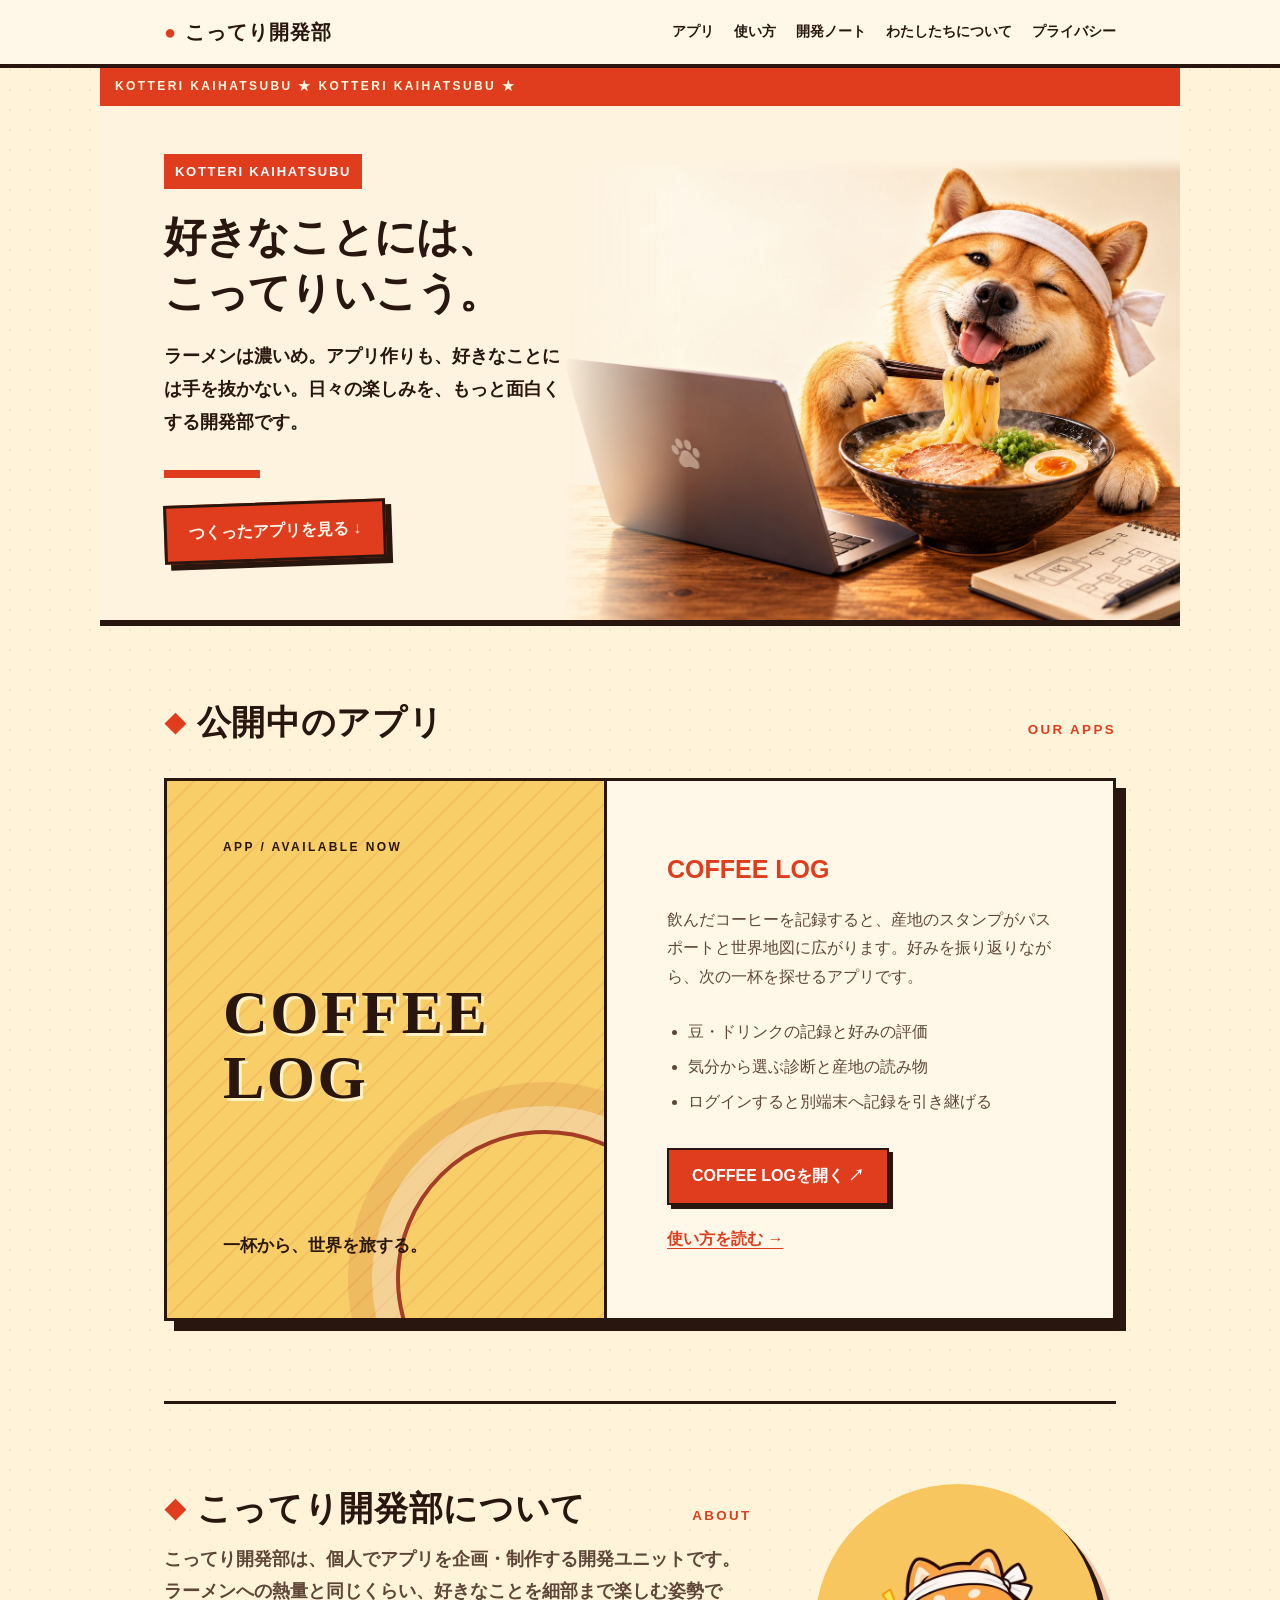
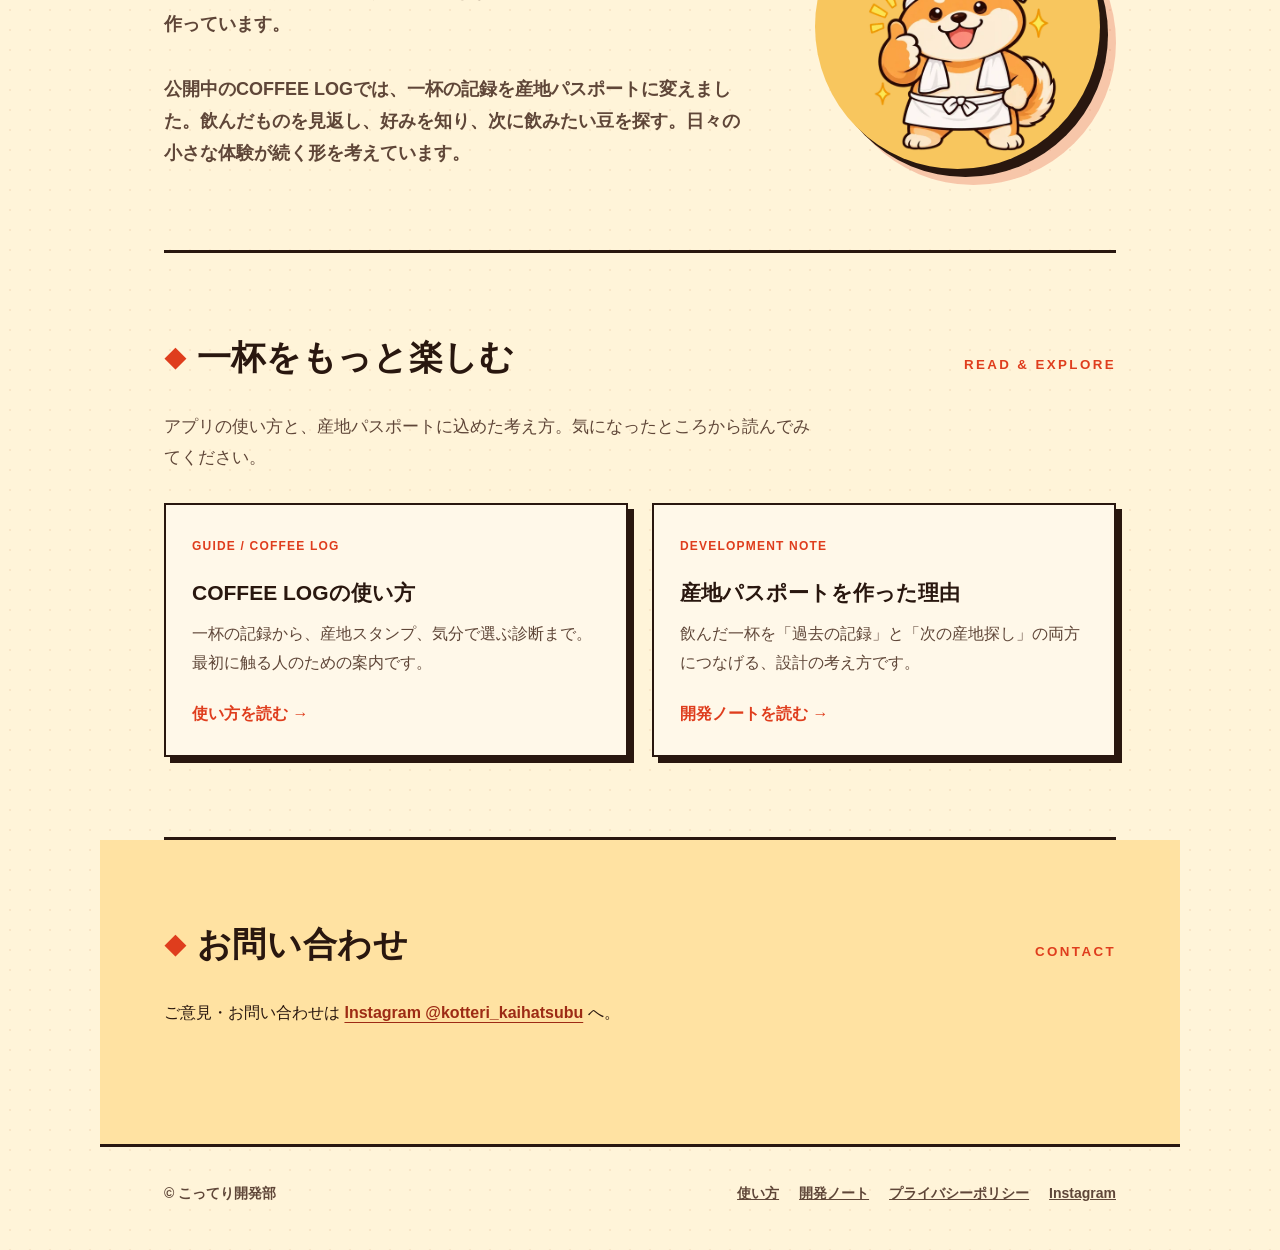
==== index.html @ 04a26f46 "Add files via upload" ====
<!doctype html>
<html lang="ja">
<head>
  <meta charset="utf-8">
  <meta name="viewport" content="width=device-width, initial-scale=1">
  <meta name="google-adsense-account" content="ca-pub-4960959858706803">
  <meta name="description" content="こってり開発部の公式サイト。日々の楽しみを記録するアプリを企画・制作しています。">
  <meta name="theme-color" content="#e84924">
  <title>こってり開発部 | 日々の楽しみを、続けたくなる形に。</title>
  <style>
    :root{--paper:#f5efe5;--ink:#27231e;--muted:#665d52;--line:#cfc2ae;--accent:#873e22;--dark:#302921}
    *{box-sizing:border-box}html{scroll-behavior:smooth}body{margin:0;background:var(--paper);color:var(--ink);font:16px/1.8 -apple-system,BlinkMacSystemFont,"Hiragino Kaku Gothic ProN","Yu Gothic",sans-serif}
    a{color:inherit}a:focus-visible{outline:3px solid var(--accent);outline-offset:4px}main,footer{max-width:1080px;margin:auto;padding-left:clamp(22px,5vw,64px);padding-right:clamp(22px,5vw,64px)}
    header{border-bottom:1px solid var(--line)}.header-inner{max-width:1080px;margin:auto;padding:20px clamp(22px,5vw,64px);display:flex;align-items:center;justify-content:space-between;gap:20px}.wordmark{font-weight:800;letter-spacing:.05em;text-decoration:none}.header-inner nav{display:flex;gap:20px;font-size:14px}.header-inner nav a{text-decoration:none}
    .eyebrow{font-size:12px;font-weight:800;letter-spacing:.18em;color:var(--accent)}.hero{padding-top:clamp(80px,13vw,160px);padding-bottom:clamp(70px,10vw,120px);border-bottom:1px solid var(--line)}h1,h2,h3,p{margin-top:0}.hero h1{font-size:clamp(36px,6.5vw,76px);line-height:1.3;letter-spacing:.04em;margin:28px 0}.hero p{max-width:590px;color:var(--muted);font-size:18px}.rule{width:76px;height:5px;background:var(--accent);margin-top:44px}
    section{padding:80px 0;border-bottom:1px solid var(--line)}.section-head{display:flex;align-items:baseline;justify-content:space-between;gap:20px;margin-bottom:30px}.section-head h2{font-size:clamp(24px,3vw,34px);line-height:1.4;margin:0}.section-head small{color:var(--muted)}
    .app{display:grid;grid-template-columns:minmax(0,1fr) minmax(0,1.15fr);background:var(--dark);color:#faf5ec}.app-visual{min-height:390px;padding:clamp(28px,5vw,56px);display:flex;flex-direction:column;justify-content:space-between;position:relative;overflow:hidden;background:#3b3027}.app-visual:before{content:"";position:absolute;width:290px;height:290px;border:1px solid #bca880;border-radius:50%;right:-90px;bottom:-110px;box-shadow:0 0 0 28px #ffffff08,0 0 0 56px #ffffff07;pointer-events:none}.app-visual>*{position:relative}.app-visual span{font-size:12px;letter-spacing:.2em;color:#d4b79a}.app-visual strong{font-family:Georgia,serif;font-size:clamp(38px,5vw,62px);line-height:1.05;letter-spacing:.04em}.app-visual p{font-size:17px;margin:0;color:#e7d7bf}.app-info{padding:clamp(30px,5vw,60px);display:flex;flex-direction:column;align-items:start}.app-info h3{font-size:25px;margin:6px 0 14px}.app-info>p{color:#e0d4c5}.app-info ul{padding-left:1.3em;color:#e0d4c5;margin:10px 0 32px}.app-info li+li{margin-top:7px}.app-info a{display:inline-block;padding:12px 23px;background:#f5efe5;color:var(--ink);text-decoration:none;font-weight:700;margin-top:auto}.app-info a:hover{background:#e8d9c5}
    .about{display:grid;grid-template-columns:1fr 1fr;gap:48px}.about p{color:var(--muted);max-width:540px}.contact{padding-bottom:100px}.contact a{color:var(--accent);font-weight:700;text-underline-offset:4px}footer{padding-top:34px;padding-bottom:44px;display:flex;flex-wrap:wrap;justify-content:space-between;gap:12px;color:var(--muted);font-size:14px}footer div{display:flex;flex-wrap:wrap;gap:20px}
    /* こってり開発部らしい屋台ポスターの表情 */
    :root{--paper:#fff4d9;--ink:#29170f;--muted:#5f4638;--line:#e5b988;--accent:#df3d1d;--dark:#331b14}
    body{background:var(--paper);background-image:radial-gradient(#c9733c1c 1px,transparent 1px);background-size:20px 20px}
    header{background:#fff7e7;border-bottom:4px solid var(--ink)}.header-inner{padding-top:14px;padding-bottom:14px}.wordmark{font-size:20px;color:var(--ink)}.wordmark:before{content:"●";color:var(--accent);margin-right:8px}.header-inner nav a{font-weight:800}
    .hero{max-width:none;margin:0 calc(-1 * clamp(22px,5vw,64px));padding:0;border-bottom:7px solid var(--ink);background:var(--accent);color:#fff8df;display:grid;grid-template-columns:1.15fr 1fr;min-height:620px;overflow:hidden;position:relative}
    .hero:before{content:"KOTTERI  KAIHATSUBU  ★  KOTTERI  KAIHATSUBU  ★";position:absolute;left:0;right:0;top:0;padding:8px 15px;background:var(--ink);font-size:12px;letter-spacing:.2em;font-weight:900;white-space:nowrap;overflow:hidden}
    .hero-copy{padding:90px 0 70px clamp(22px,5vw,64px);z-index:1;align-self:center}.hero .eyebrow{color:#ffe390;background:var(--ink);display:inline-block;padding:6px 11px;letter-spacing:.13em}.hero h1{font-size:clamp(46px,6.7vw,84px);line-height:1.22;letter-spacing:-.03em;margin:24px 0;text-shadow:4px 5px 0 #642313}.hero p{font-size:18px;font-weight:700;color:#fff8e8;max-width:31em}.hero .rule{width:96px;height:8px;background:#ffd25c;margin-top:30px}.hero-cta{display:inline-block;margin-top:30px;background:#ffdf72;color:var(--ink);border:3px solid var(--ink);box-shadow:6px 6px 0 var(--ink);font-weight:900;text-decoration:none;padding:12px 22px;transform:rotate(-2deg)}.hero-cta:hover{transform:rotate(0)}
    .hero-art{position:relative;display:flex;align-items:end;justify-content:center;background:radial-gradient(circle at 52% 57%,#ffad4d 0 38%,transparent 39%);padding:40px 8px 0}.hero-art img{width:min(100%,650px);max-height:590px;object-fit:contain;object-position:bottom;filter:drop-shadow(10px 16px 0 #782a17)}.hero-sticker{position:absolute;right:8%;top:16%;transform:rotate(11deg);border:4px solid var(--ink);background:#ffe36b;color:var(--ink);border-radius:50%;font-weight:900;text-align:center;line-height:1.2;padding:20px 12px;font-size:20px;z-index:1}
    section{border-bottom:3px solid var(--ink)}.section-head h2{font-weight:900;letter-spacing:.02em}.section-head small{font-weight:900;color:var(--accent);letter-spacing:.18em}.section-head h2:before{content:"◆";color:var(--accent);font-size:.65em;vertical-align:middle;margin-right:10px}
    #apps{padding-top:72px}.app{box-shadow:10px 10px 0 var(--ink);border:3px solid var(--ink)}.app-visual{background:#f8ce69;color:var(--ink);min-height:390px;border-right:3px solid var(--ink);background-image:repeating-linear-gradient(135deg,#dd5b2220 0 2px,transparent 2px 18px)}.app-visual:before{border:4px solid #a43d28;box-shadow:0 0 0 24px #ffffff55,0 0 0 48px #a43d2820}.app-visual span{color:var(--ink);font-weight:900}.app-visual strong{font-family:Georgia,serif;font-weight:900;text-shadow:3px 3px 0 #fff2c5}.app-visual p{color:var(--ink);font-weight:800}.app-info{background:#fff8e9;color:var(--ink)}.app-info h3{color:var(--accent);font-weight:900}.app-info>p,.app-info ul{color:var(--muted)}.app-info a{color:#fff;background:var(--accent);border:2px solid var(--ink);box-shadow:4px 4px 0 var(--ink)}.app-info a:hover{background:#a72e19;color:#fff}
    .about{align-items:center}.about-art{grid-column:2;grid-row:1 / span 2;justify-self:center;width:min(100%,340px);filter:drop-shadow(8px 8px 0 #df3d1d40)}.about .section-head{grid-column:1}.about>p{grid-column:1;font-size:18px;font-weight:700}.about .section-head,.about>p{margin-bottom:0}.contact{background:#ffe2a2;margin:0 calc(-1 * clamp(22px,5vw,64px));padding-left:clamp(22px,5vw,64px);padding-right:clamp(22px,5vw,64px)}.contact a{color:#9d2b15}footer{font-weight:700}
    @media(max-width:760px){.hero{grid-template-columns:1fr;min-height:0}.hero-copy{padding:84px 24px 0}.hero h1{font-size:clamp(44px,10vw,68px)}.hero-art{height:340px;padding:0 10px}.hero-art img{height:370px;width:auto;max-width:100%}.hero-sticker{top:4%;right:8%;font-size:15px;padding:13px 8px}.app,.about{grid-template-columns:1fr}.app-visual{min-height:260px;border-right:0;border-bottom:3px solid var(--ink)}.about-art{grid-column:1;grid-row:auto;width:230px}.about .section-head,.about>p{grid-column:1}}
    @media(max-width:420px){.header-inner{align-items:flex-start;flex-direction:column;gap:4px}.header-inner nav{gap:14px;font-size:13px}.hero h1{font-size:43px}.hero p{font-size:16px}.hero-art{height:290px}.hero-art img{height:320px}.section-head{display:block}.section-head small{display:block;margin-top:6px}.app-info,.app-visual{padding:25px}.app-visual strong{font-size:43px}section{padding:56px 0}}
    /* インスタ用ビジュアルの実写感を軸にしたヒーロー */
    .hero{display:block;min-height:610px;background:#fff0d5 url('/hero-shiba-ramen.jpg') center right/cover no-repeat;color:var(--ink);border-bottom:6px solid var(--ink)}
    .hero:before{background:var(--accent);color:#fff7df}.hero-copy{position:relative;padding:105px 0 75px clamp(22px,5vw,64px);width:min(60%,600px)}
    .hero .eyebrow{background:var(--accent);color:#fff;font-size:13px}.hero h1{color:var(--ink);font-size:clamp(43px,5.6vw,72px);text-shadow:3px 3px 0 #fff8e9}.hero p{color:var(--ink);font-weight:800;text-shadow:1px 1px 0 #fff7e9}.hero .rule{background:var(--accent)}
    .hero-cta{background:var(--accent);color:#fff8eb}.about{grid-template-columns:1fr}.about .section-head,.about>p{grid-column:1}.about>p{max-width:690px}
    @media(max-width:760px){.hero{min-height:790px;background-position:62% bottom;background-size:auto 70%;background-color:#fff0d5}.hero-copy{width:100%;padding:76px 24px 0;background:linear-gradient(#fff0d5 86%,transparent)}.hero h1{font-size:clamp(41px,9vw,61px)}.hero p{max-width:450px;font-size:16px}.hero-cta{margin-top:20px}.about{grid-template-columns:1fr}}
    @media(max-width:420px){.hero{min-height:720px;background-size:auto 57%;background-position:62% bottom}.hero-copy{padding-top:68px}.hero h1{font-size:40px;margin:18px 0}.hero p{line-height:1.65}.hero .rule{margin-top:17px}}
    /* 小さい画面では写真を独立した段に置き、文字との重なりを防ぐ */
    .hero{background-image:linear-gradient(90deg,#fff0d5 0%,#fff0d5ed 28%,#fff0d500 61%),url('/hero-shiba-ramen.jpg')}
    .hero-photo{display:none}.hero-copy{width:min(54%,570px)}.hero h1{white-space:nowrap}
    .about{grid-template-columns:minmax(0,1.3fr) minmax(200px,.7fr);gap:10px 48px;align-items:center}.about .section-head{grid-column:1;align-self:end}.about>p{grid-column:1;align-self:start}.about-art{grid-column:2;grid-row:1 / span 2;align-self:center;justify-self:center;width:min(100%,285px);padding:10px;border-radius:50%;background:#f8c65e;box-shadow:8px 8px 0 var(--ink)}.about-art img{display:block;width:100%;height:auto}
    @media(max-width:900px){.hero-copy{width:60%}.hero h1{font-size:clamp(40px,5.8vw,58px)}}
    @media(max-width:760px){.hero{min-height:0;background:#fff0d5}.hero-copy{width:100%;padding:70px 24px 35px}.hero h1{white-space:normal;font-size:clamp(39px,8vw,56px)}.hero-photo{display:block;width:100%;height:auto;max-height:420px;object-fit:cover;object-position:center}.about{grid-template-columns:1fr;gap:16px}.about .section-head,.about>p,.about-art{grid-column:1;grid-row:auto}.about-art{width:min(67%,260px);margin-top:12px}}
    @media(max-width:420px){.hero-copy{padding:60px 22px 34px}.hero h1{font-size:clamp(35px,9.5vw,40px);line-height:1.28;letter-spacing:-.055em}.hero p{font-size:16px;line-height:1.7}.hero-photo{max-height:none}.hero-cta{margin-top:16px}.header-inner nav{flex-wrap:wrap}}

    /* ===== 最終調整: 写真は枠なしでヒーローに溶け込ませ、常に全体表示 / 改行を整える ===== */
    body{line-break:strict;overflow-wrap:break-word}
    .ph{display:inline-block}
    .hero{display:grid;grid-template-columns:minmax(0,.86fr) minmax(0,1.14fr);align-items:center;gap:0;min-height:0;background:#fef3df;background-image:none;padding:26px 0 0 0;border-bottom:6px solid var(--ink)}
    .hero-copy{width:auto;padding:clamp(28px,5vw,60px) 0 clamp(28px,5vw,60px) clamp(22px,5vw,64px);background:none;container-type:inline-size;position:relative;z-index:1}
    .hero h1{white-space:normal;font-size:clamp(28px,9vw,50px);font-size:clamp(28px,10.6cqw,58px);line-height:1.3;letter-spacing:-.02em;text-shadow:none;margin:20px 0}
    .hero p{font-size:clamp(15px,3.9vw,18px);line-height:1.85;max-width:none;text-shadow:none}
    /* 写真: 枠・影・余白なし。ヒーローの右端・上下いっぱいに広げ、左端だけ背景色へ溶かす（犬は右側なので影響しない） */
    .hero .hero-photo{display:block;width:100%;height:auto;max-height:none;object-fit:fill;border:0;box-shadow:none;margin:0;align-self:end;
      -webkit-mask-image:linear-gradient(90deg,transparent 0,#000 20%),linear-gradient(180deg,transparent 0,#000 3%);-webkit-mask-composite:source-in;
      mask-image:linear-gradient(90deg,transparent 0,#000 20%),linear-gradient(180deg,transparent 0,#000 3%);mask-composite:intersect}
    .hero-cta{margin-top:24px;white-space:nowrap}
    .app-info a{white-space:nowrap}
    .section-head h2{font-size:clamp(20px,6.1vw,34px);line-height:1.45}
    .app-info h3{font-size:clamp(22px,6vw,25px)}
    .app-info li{line-height:1.75}
    @media(max-width:760px){
      .hero{grid-template-columns:1fr;padding:26px 0 0 0}
      .hero-copy{padding:30px 24px 28px}
      .hero h1{font-size:clamp(28px,9vw,50px);font-size:clamp(28px,10.6cqw,56px)}
      /* スマホ: 写真は左右いっぱい。上端は犬の頭に近いので、ぼかさず細い線で区切る */
      .hero .hero-photo{width:100%;margin:0;max-height:none;-webkit-mask-image:none;mask-image:none;border-top:3px solid var(--ink)}
    }
    @media(max-width:420px){
      .hero-copy{padding:26px 22px 24px}
      .hero h1{font-size:clamp(28px,9vw,50px);font-size:clamp(28px,10.6cqw,56px);letter-spacing:-.02em;margin:16px 0}
      .hero .hero-photo{max-height:none}
    }

    /* 読み物への導線。アプリ紹介はHTMLに直接置いて本文として読めるようにする */
    .app-info .app-guide{background:transparent;color:var(--accent);border:0;box-shadow:none;padding:4px 0;margin:16px 0 0;text-decoration:underline;text-underline-offset:4px}
    .app-info .app-guide:hover{background:transparent;color:#9d2b15}
    .stories-lead{max-width:38em;font-size:17px;color:var(--muted)}
    .story-list{display:grid;grid-template-columns:repeat(2,minmax(0,1fr));gap:24px;margin-top:30px}
    .story{display:block;text-decoration:none;color:var(--ink);background:#fff8e9;border:2px solid var(--ink);padding:26px;box-shadow:6px 6px 0 var(--ink)}
    .story span{font-size:12px;font-weight:900;letter-spacing:.1em;color:var(--accent)}
    .story h3{font-size:21px;line-height:1.45;margin:18px 0 12px}.story p{color:var(--muted);margin:0 0 22px}.story b{color:var(--accent)}
    .story:hover{background:#ffe9c3}
    @media(max-width:700px){.story-list{grid-template-columns:1fr;gap:18px}.story{padding:22px}.header-inner nav{gap:8px 14px;flex-wrap:wrap}}
  </style>
</head>
<body>
  <header><div class="header-inner"><a class="wordmark" href="/">こってり開発部</a><nav aria-label="主なリンク"><a href="#apps">アプリ</a><a href="/coffee-log-guide.html">使い方</a><a href="/passport.html">開発ノート</a><a href="#about">わたしたちについて</a><a href="/privacy.html">プライバシー</a></nav></div></header>
  <main>
    <div class="hero"><div class="hero-copy"><div class="eyebrow">KOTTERI KAIHATSUBU</div><h1>好きなことには、<br>こってりいこう。</h1><p>ラーメンは濃いめ。アプリ作りも、好きなことには手を抜かない。日々の楽しみを、もっと面白くする開発部です。</p><div class="rule" aria-hidden="true"></div><a class="hero-cta" href="#apps">つくったアプリを見る ↓</a></div><img class="hero-photo" fetchpriority="high" decoding="async" src="/hero-shiba-ramen.jpg" alt="ラーメンとパソコンを前にした、こってり開発部の柴犬" width="1448" height="1086"></div>
    <section id="apps"><div class="section-head"><h2>公開中のアプリ</h2><small>OUR APPS</small></div><div id="app-list"><article class="app"><div class="app-visual"><span>APP / AVAILABLE NOW</span><strong>COFFEE<br>LOG</strong><p>一杯から、世界を旅する。</p></div><div class="app-info"><h3>COFFEE LOG</h3><p>飲んだコーヒーを記録すると、産地のスタンプがパスポートと世界地図に広がります。好みを振り返りながら、次の一杯を探せるアプリです。</p><ul><li>豆・ドリンクの記録と好みの評価</li><li>気分から選ぶ診断と産地の読み物</li><li>ログインすると別端末へ記録を引き継げる</li></ul><a href="https://coffee.kotteri-apps.com/" target="_blank" rel="noopener noreferrer">COFFEE LOGを開く ↗</a><a class="app-guide" href="/coffee-log-guide.html">使い方を読む →</a></div></article></div></section>
    <section class="about" id="about"><div class="section-head"><h2>こってり開発部について</h2><small>ABOUT</small></div><p>こってり開発部は、個人でアプリを企画・制作する開発ユニットです。ラーメンへの熱量と同じくらい、好きなことを細部まで楽しむ姿勢で作っています。<br><br>公開中のCOFFEE LOGでは、一杯の記録を産地パスポートに変えました。飲んだものを見返し、好みを知り、次に飲みたい豆を探す。日々の小さな体験が続く形を考えています。</p><div class="about-art"><picture><source type="image/webp" srcset="/thumbs-up-dog-600.webp"><img src="/thumbs-up-dog-600.png" alt="親指を立てる、デフォルメされた柴犬" width="600" height="600" loading="lazy" decoding="async"></picture></div></section>
    <section class="stories" id="stories"><div class="section-head"><h2>一杯をもっと楽しむ</h2><small>READ &amp; EXPLORE</small></div><p class="stories-lead">アプリの使い方と、産地パスポートに込めた考え方。気になったところから読んでみてください。</p><div class="story-list"><a class="story" href="/coffee-log-guide.html"><span>GUIDE / COFFEE LOG</span><h3>COFFEE LOGの使い方</h3><p>一杯の記録から、産地スタンプ、気分で選ぶ診断まで。最初に触る人のための案内です。</p><b>使い方を読む →</b></a><a class="story" href="/passport.html"><span>DEVELOPMENT NOTE</span><h3>産地パスポートを作った理由</h3><p>飲んだ一杯を「過去の記録」と「次の産地探し」の両方につなげる、設計の考え方です。</p><b>開発ノートを読む →</b></a></div></section>
    <section class="contact"><div class="section-head"><h2>お問い合わせ</h2><small>CONTACT</small></div><p>ご意見・お問い合わせは <a href="https://www.instagram.com/kotteri_kaihatsubu/" target="_blank" rel="noopener noreferrer">Instagram @kotteri_kaihatsubu</a> へ。</p></section>
  </main>
  <footer><span>© こってり開発部</span><div><a href="/coffee-log-guide.html">使い方</a><a href="/passport.html">開発ノート</a><a href="/privacy.html">プライバシーポリシー</a><a href="https://www.instagram.com/kotteri_kaihatsubu/" target="_blank" rel="noopener noreferrer">Instagram</a></div></footer>
</body>
</html>
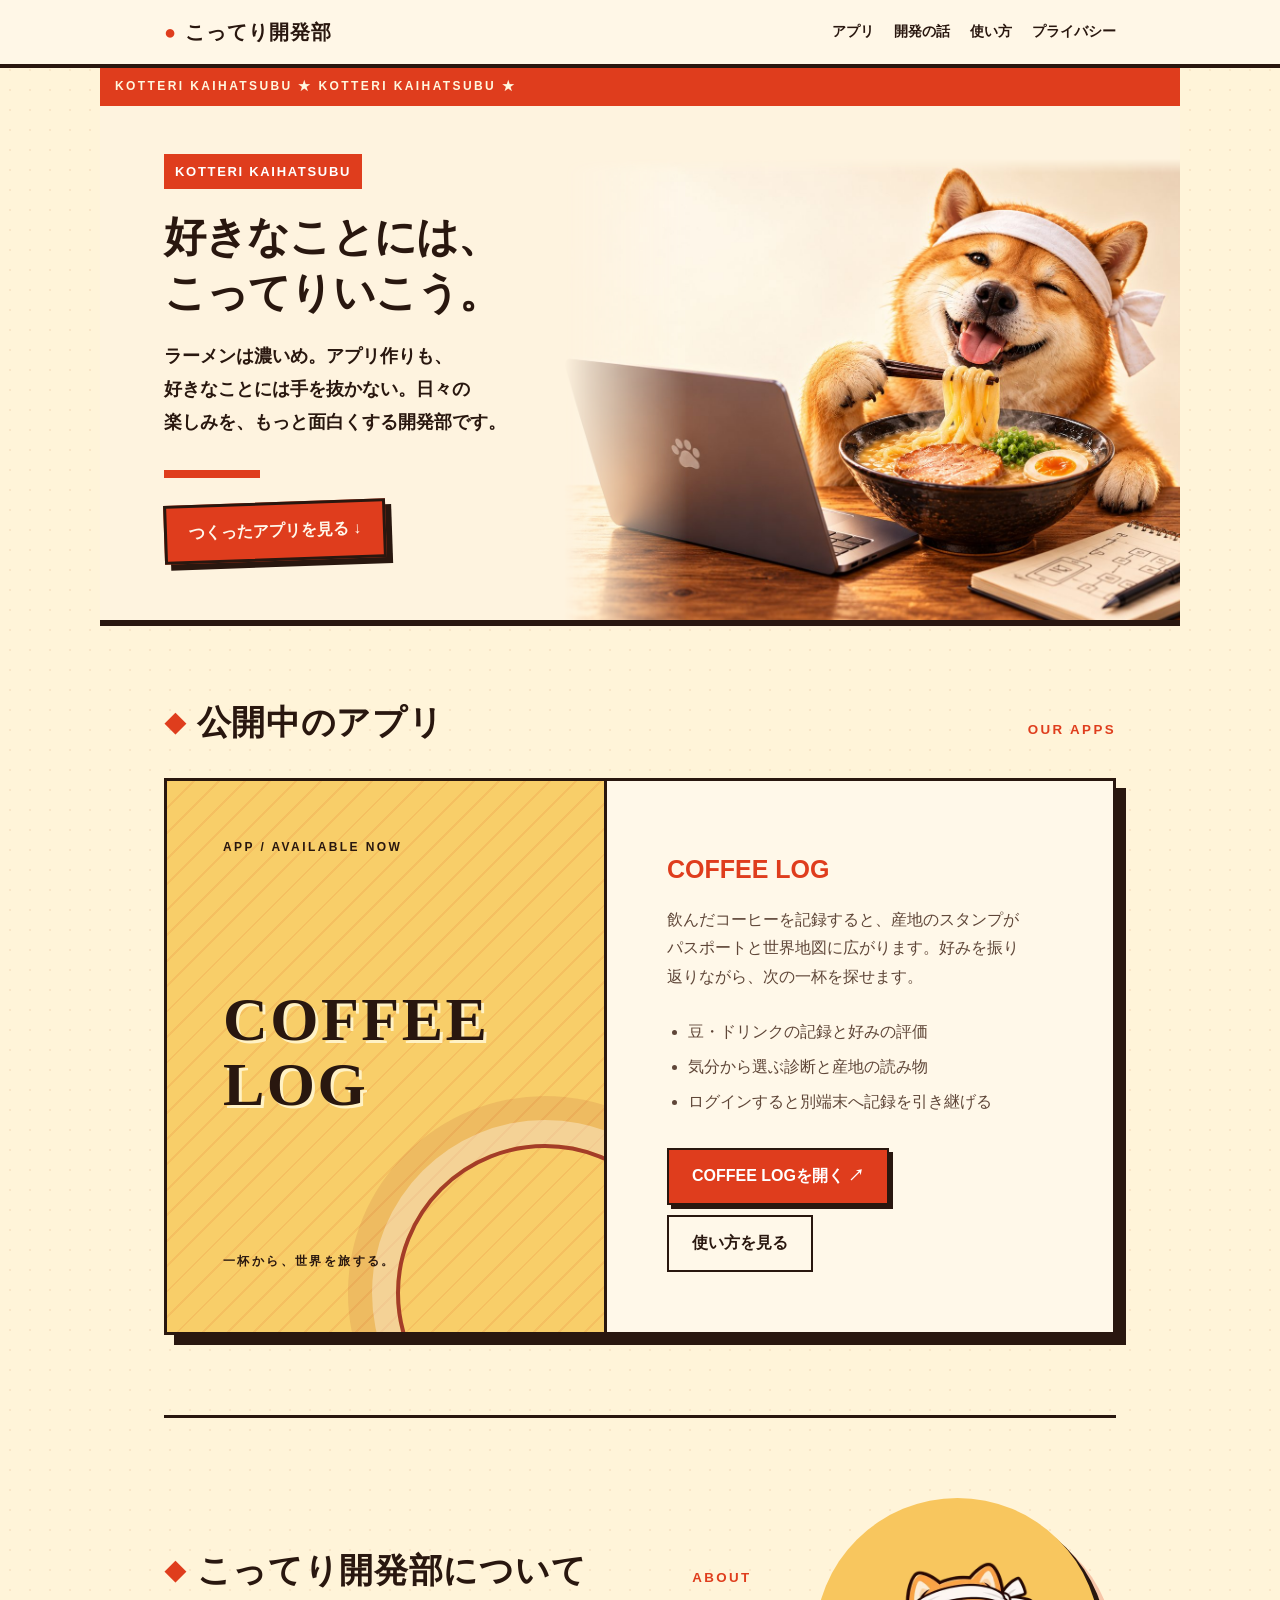
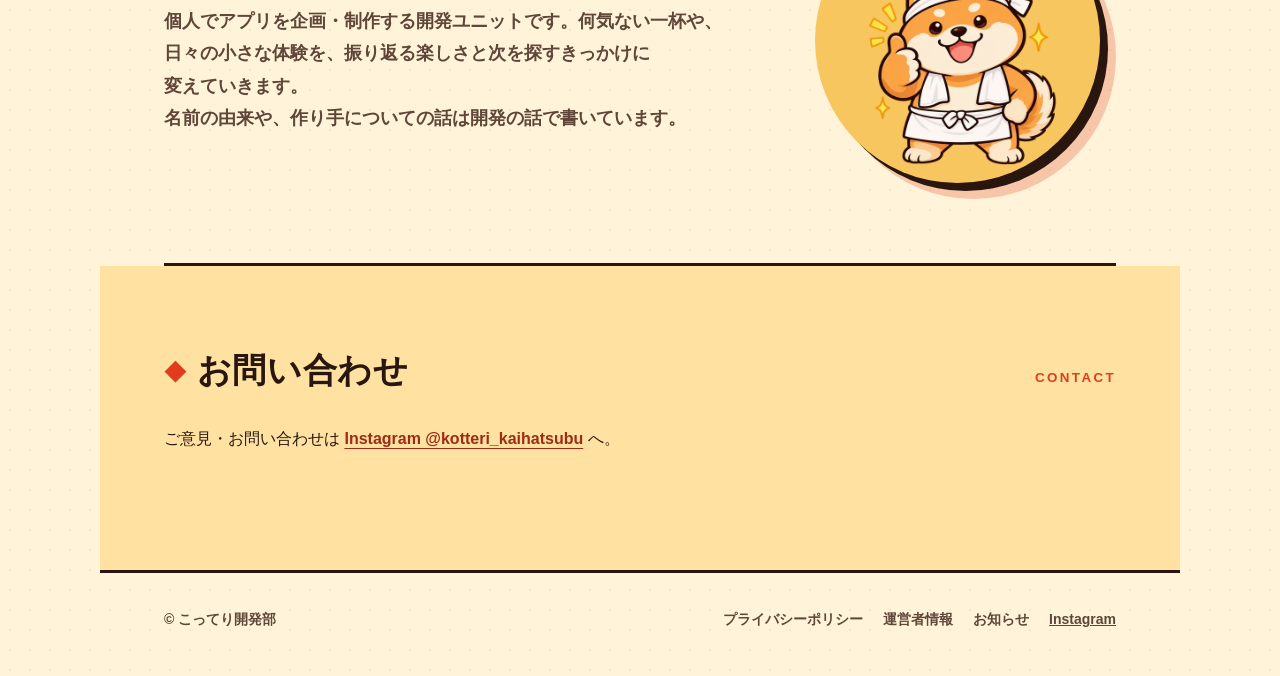
==== commit 13ebf6f2: "Add files via upload" ====
--- a/index.html
+++ b/index.html
@@ -4,96 +4,51 @@
   <meta charset="utf-8">
   <meta name="viewport" content="width=device-width, initial-scale=1">
   <meta name="google-adsense-account" content="ca-pub-4960959858706803">
-  <meta name="description" content="こってり開発部の公式サイト。日々の楽しみを記録するアプリを企画・制作しています。">
+  <meta name="description" content="こってり開発部は、個人で開発しているソフトウェア開発ユニットです。コーヒーの産地を記録して集める「COFFEE LOG」を公開しています。">
   <meta name="theme-color" content="#e84924">
+  <link rel="canonical" href="https://kotteri-apps.com/">
+  <link rel="icon" href="/favicon.svg" type="image/svg+xml">
+  <link rel="icon" href="/favicon.ico" sizes="any">
+  <link rel="apple-touch-icon" href="/apple-touch-icon.png">
+  <meta property="og:type" content="website">
+  <meta property="og:site_name" content="こってり開発部">
+  <meta property="og:title" content="こってり開発部">
+  <meta property="og:description" content="こってり開発部は、個人で開発しているソフトウェア開発ユニットです。コーヒーの産地を記録して集める「COFFEE LOG」を公開しています。">
+  <meta property="og:image" content="https://kotteri-apps.com/og.jpg">
+  <meta property="og:url" content="https://kotteri-apps.com/">
+  <meta name="twitter:card" content="summary_large_image">
   <title>こってり開発部 | 日々の楽しみを、続けたくなる形に。</title>
-  <style>
-    :root{--paper:#f5efe5;--ink:#27231e;--muted:#665d52;--line:#cfc2ae;--accent:#873e22;--dark:#302921}
-    *{box-sizing:border-box}html{scroll-behavior:smooth}body{margin:0;background:var(--paper);color:var(--ink);font:16px/1.8 -apple-system,BlinkMacSystemFont,"Hiragino Kaku Gothic ProN","Yu Gothic",sans-serif}
-    a{color:inherit}a:focus-visible{outline:3px solid var(--accent);outline-offset:4px}main,footer{max-width:1080px;margin:auto;padding-left:clamp(22px,5vw,64px);padding-right:clamp(22px,5vw,64px)}
-    header{border-bottom:1px solid var(--line)}.header-inner{max-width:1080px;margin:auto;padding:20px clamp(22px,5vw,64px);display:flex;align-items:center;justify-content:space-between;gap:20px}.wordmark{font-weight:800;letter-spacing:.05em;text-decoration:none}.header-inner nav{display:flex;gap:20px;font-size:14px}.header-inner nav a{text-decoration:none}
-    .eyebrow{font-size:12px;font-weight:800;letter-spacing:.18em;color:var(--accent)}.hero{padding-top:clamp(80px,13vw,160px);padding-bottom:clamp(70px,10vw,120px);border-bottom:1px solid var(--line)}h1,h2,h3,p{margin-top:0}.hero h1{font-size:clamp(36px,6.5vw,76px);line-height:1.3;letter-spacing:.04em;margin:28px 0}.hero p{max-width:590px;color:var(--muted);font-size:18px}.rule{width:76px;height:5px;background:var(--accent);margin-top:44px}
-    section{padding:80px 0;border-bottom:1px solid var(--line)}.section-head{display:flex;align-items:baseline;justify-content:space-between;gap:20px;margin-bottom:30px}.section-head h2{font-size:clamp(24px,3vw,34px);line-height:1.4;margin:0}.section-head small{color:var(--muted)}
-    .app{display:grid;grid-template-columns:minmax(0,1fr) minmax(0,1.15fr);background:var(--dark);color:#faf5ec}.app-visual{min-height:390px;padding:clamp(28px,5vw,56px);display:flex;flex-direction:column;justify-content:space-between;position:relative;overflow:hidden;background:#3b3027}.app-visual:before{content:"";position:absolute;width:290px;height:290px;border:1px solid #bca880;border-radius:50%;right:-90px;bottom:-110px;box-shadow:0 0 0 28px #ffffff08,0 0 0 56px #ffffff07;pointer-events:none}.app-visual>*{position:relative}.app-visual span{font-size:12px;letter-spacing:.2em;color:#d4b79a}.app-visual strong{font-family:Georgia,serif;font-size:clamp(38px,5vw,62px);line-height:1.05;letter-spacing:.04em}.app-visual p{font-size:17px;margin:0;color:#e7d7bf}.app-info{padding:clamp(30px,5vw,60px);display:flex;flex-direction:column;align-items:start}.app-info h3{font-size:25px;margin:6px 0 14px}.app-info>p{color:#e0d4c5}.app-info ul{padding-left:1.3em;color:#e0d4c5;margin:10px 0 32px}.app-info li+li{margin-top:7px}.app-info a{display:inline-block;padding:12px 23px;background:#f5efe5;color:var(--ink);text-decoration:none;font-weight:700;margin-top:auto}.app-info a:hover{background:#e8d9c5}
-    .about{display:grid;grid-template-columns:1fr 1fr;gap:48px}.about p{color:var(--muted);max-width:540px}.contact{padding-bottom:100px}.contact a{color:var(--accent);font-weight:700;text-underline-offset:4px}footer{padding-top:34px;padding-bottom:44px;display:flex;flex-wrap:wrap;justify-content:space-between;gap:12px;color:var(--muted);font-size:14px}footer div{display:flex;flex-wrap:wrap;gap:20px}
-    /* こってり開発部らしい屋台ポスターの表情 */
-    :root{--paper:#fff4d9;--ink:#29170f;--muted:#5f4638;--line:#e5b988;--accent:#df3d1d;--dark:#331b14}
-    body{background:var(--paper);background-image:radial-gradient(#c9733c1c 1px,transparent 1px);background-size:20px 20px}
-    header{background:#fff7e7;border-bottom:4px solid var(--ink)}.header-inner{padding-top:14px;padding-bottom:14px}.wordmark{font-size:20px;color:var(--ink)}.wordmark:before{content:"●";color:var(--accent);margin-right:8px}.header-inner nav a{font-weight:800}
-    .hero{max-width:none;margin:0 calc(-1 * clamp(22px,5vw,64px));padding:0;border-bottom:7px solid var(--ink);background:var(--accent);color:#fff8df;display:grid;grid-template-columns:1.15fr 1fr;min-height:620px;overflow:hidden;position:relative}
-    .hero:before{content:"KOTTERI  KAIHATSUBU  ★  KOTTERI  KAIHATSUBU  ★";position:absolute;left:0;right:0;top:0;padding:8px 15px;background:var(--ink);font-size:12px;letter-spacing:.2em;font-weight:900;white-space:nowrap;overflow:hidden}
-    .hero-copy{padding:90px 0 70px clamp(22px,5vw,64px);z-index:1;align-self:center}.hero .eyebrow{color:#ffe390;background:var(--ink);display:inline-block;padding:6px 11px;letter-spacing:.13em}.hero h1{font-size:clamp(46px,6.7vw,84px);line-height:1.22;letter-spacing:-.03em;margin:24px 0;text-shadow:4px 5px 0 #642313}.hero p{font-size:18px;font-weight:700;color:#fff8e8;max-width:31em}.hero .rule{width:96px;height:8px;background:#ffd25c;margin-top:30px}.hero-cta{display:inline-block;margin-top:30px;background:#ffdf72;color:var(--ink);border:3px solid var(--ink);box-shadow:6px 6px 0 var(--ink);font-weight:900;text-decoration:none;padding:12px 22px;transform:rotate(-2deg)}.hero-cta:hover{transform:rotate(0)}
-    .hero-art{position:relative;display:flex;align-items:end;justify-content:center;background:radial-gradient(circle at 52% 57%,#ffad4d 0 38%,transparent 39%);padding:40px 8px 0}.hero-art img{width:min(100%,650px);max-height:590px;object-fit:contain;object-position:bottom;filter:drop-shadow(10px 16px 0 #782a17)}.hero-sticker{position:absolute;right:8%;top:16%;transform:rotate(11deg);border:4px solid var(--ink);background:#ffe36b;color:var(--ink);border-radius:50%;font-weight:900;text-align:center;line-height:1.2;padding:20px 12px;font-size:20px;z-index:1}
-    section{border-bottom:3px solid var(--ink)}.section-head h2{font-weight:900;letter-spacing:.02em}.section-head small{font-weight:900;color:var(--accent);letter-spacing:.18em}.section-head h2:before{content:"◆";color:var(--accent);font-size:.65em;vertical-align:middle;margin-right:10px}
-    #apps{padding-top:72px}.app{box-shadow:10px 10px 0 var(--ink);border:3px solid var(--ink)}.app-visual{background:#f8ce69;color:var(--ink);min-height:390px;border-right:3px solid var(--ink);background-image:repeating-linear-gradient(135deg,#dd5b2220 0 2px,transparent 2px 18px)}.app-visual:before{border:4px solid #a43d28;box-shadow:0 0 0 24px #ffffff55,0 0 0 48px #a43d2820}.app-visual span{color:var(--ink);font-weight:900}.app-visual strong{font-family:Georgia,serif;font-weight:900;text-shadow:3px 3px 0 #fff2c5}.app-visual p{color:var(--ink);font-weight:800}.app-info{background:#fff8e9;color:var(--ink)}.app-info h3{color:var(--accent);font-weight:900}.app-info>p,.app-info ul{color:var(--muted)}.app-info a{color:#fff;background:var(--accent);border:2px solid var(--ink);box-shadow:4px 4px 0 var(--ink)}.app-info a:hover{background:#a72e19;color:#fff}
-    .about{align-items:center}.about-art{grid-column:2;grid-row:1 / span 2;justify-self:center;width:min(100%,340px);filter:drop-shadow(8px 8px 0 #df3d1d40)}.about .section-head{grid-column:1}.about>p{grid-column:1;font-size:18px;font-weight:700}.about .section-head,.about>p{margin-bottom:0}.contact{background:#ffe2a2;margin:0 calc(-1 * clamp(22px,5vw,64px));padding-left:clamp(22px,5vw,64px);padding-right:clamp(22px,5vw,64px)}.contact a{color:#9d2b15}footer{font-weight:700}
-    @media(max-width:760px){.hero{grid-template-columns:1fr;min-height:0}.hero-copy{padding:84px 24px 0}.hero h1{font-size:clamp(44px,10vw,68px)}.hero-art{height:340px;padding:0 10px}.hero-art img{height:370px;width:auto;max-width:100%}.hero-sticker{top:4%;right:8%;font-size:15px;padding:13px 8px}.app,.about{grid-template-columns:1fr}.app-visual{min-height:260px;border-right:0;border-bottom:3px solid var(--ink)}.about-art{grid-column:1;grid-row:auto;width:230px}.about .section-head,.about>p{grid-column:1}}
-    @media(max-width:420px){.header-inner{align-items:flex-start;flex-direction:column;gap:4px}.header-inner nav{gap:14px;font-size:13px}.hero h1{font-size:43px}.hero p{font-size:16px}.hero-art{height:290px}.hero-art img{height:320px}.section-head{display:block}.section-head small{display:block;margin-top:6px}.app-info,.app-visual{padding:25px}.app-visual strong{font-size:43px}section{padding:56px 0}}
-    /* インスタ用ビジュアルの実写感を軸にしたヒーロー */
-    .hero{display:block;min-height:610px;background:#fff0d5 url('/hero-shiba-ramen.jpg') center right/cover no-repeat;color:var(--ink);border-bottom:6px solid var(--ink)}
-    .hero:before{background:var(--accent);color:#fff7df}.hero-copy{position:relative;padding:105px 0 75px clamp(22px,5vw,64px);width:min(60%,600px)}
-    .hero .eyebrow{background:var(--accent);color:#fff;font-size:13px}.hero h1{color:var(--ink);font-size:clamp(43px,5.6vw,72px);text-shadow:3px 3px 0 #fff8e9}.hero p{color:var(--ink);font-weight:800;text-shadow:1px 1px 0 #fff7e9}.hero .rule{background:var(--accent)}
-    .hero-cta{background:var(--accent);color:#fff8eb}.about{grid-template-columns:1fr}.about .section-head,.about>p{grid-column:1}.about>p{max-width:690px}
-    @media(max-width:760px){.hero{min-height:790px;background-position:62% bottom;background-size:auto 70%;background-color:#fff0d5}.hero-copy{width:100%;padding:76px 24px 0;background:linear-gradient(#fff0d5 86%,transparent)}.hero h1{font-size:clamp(41px,9vw,61px)}.hero p{max-width:450px;font-size:16px}.hero-cta{margin-top:20px}.about{grid-template-columns:1fr}}
-    @media(max-width:420px){.hero{min-height:720px;background-size:auto 57%;background-position:62% bottom}.hero-copy{padding-top:68px}.hero h1{font-size:40px;margin:18px 0}.hero p{line-height:1.65}.hero .rule{margin-top:17px}}
-    /* 小さい画面では写真を独立した段に置き、文字との重なりを防ぐ */
-    .hero{background-image:linear-gradient(90deg,#fff0d5 0%,#fff0d5ed 28%,#fff0d500 61%),url('/hero-shiba-ramen.jpg')}
-    .hero-photo{display:none}.hero-copy{width:min(54%,570px)}.hero h1{white-space:nowrap}
-    .about{grid-template-columns:minmax(0,1.3fr) minmax(200px,.7fr);gap:10px 48px;align-items:center}.about .section-head{grid-column:1;align-self:end}.about>p{grid-column:1;align-self:start}.about-art{grid-column:2;grid-row:1 / span 2;align-self:center;justify-self:center;width:min(100%,285px);padding:10px;border-radius:50%;background:#f8c65e;box-shadow:8px 8px 0 var(--ink)}.about-art img{display:block;width:100%;height:auto}
-    @media(max-width:900px){.hero-copy{width:60%}.hero h1{font-size:clamp(40px,5.8vw,58px)}}
-    @media(max-width:760px){.hero{min-height:0;background:#fff0d5}.hero-copy{width:100%;padding:70px 24px 35px}.hero h1{white-space:normal;font-size:clamp(39px,8vw,56px)}.hero-photo{display:block;width:100%;height:auto;max-height:420px;object-fit:cover;object-position:center}.about{grid-template-columns:1fr;gap:16px}.about .section-head,.about>p,.about-art{grid-column:1;grid-row:auto}.about-art{width:min(67%,260px);margin-top:12px}}
-    @media(max-width:420px){.hero-copy{padding:60px 22px 34px}.hero h1{font-size:clamp(35px,9.5vw,40px);line-height:1.28;letter-spacing:-.055em}.hero p{font-size:16px;line-height:1.7}.hero-photo{max-height:none}.hero-cta{margin-top:16px}.header-inner nav{flex-wrap:wrap}}
-
-    /* ===== 最終調整: 写真は枠なしでヒーローに溶け込ませ、常に全体表示 / 改行を整える ===== */
-    body{line-break:strict;overflow-wrap:break-word}
-    .ph{display:inline-block}
-    .hero{display:grid;grid-template-columns:minmax(0,.86fr) minmax(0,1.14fr);align-items:center;gap:0;min-height:0;background:#fef3df;background-image:none;padding:26px 0 0 0;border-bottom:6px solid var(--ink)}
-    .hero-copy{width:auto;padding:clamp(28px,5vw,60px) 0 clamp(28px,5vw,60px) clamp(22px,5vw,64px);background:none;container-type:inline-size;position:relative;z-index:1}
-    .hero h1{white-space:normal;font-size:clamp(28px,9vw,50px);font-size:clamp(28px,10.6cqw,58px);line-height:1.3;letter-spacing:-.02em;text-shadow:none;margin:20px 0}
-    .hero p{font-size:clamp(15px,3.9vw,18px);line-height:1.85;max-width:none;text-shadow:none}
-    /* 写真: 枠・影・余白なし。ヒーローの右端・上下いっぱいに広げ、左端だけ背景色へ溶かす（犬は右側なので影響しない） */
-    .hero .hero-photo{display:block;width:100%;height:auto;max-height:none;object-fit:fill;border:0;box-shadow:none;margin:0;align-self:end;
-      -webkit-mask-image:linear-gradient(90deg,transparent 0,#000 20%),linear-gradient(180deg,transparent 0,#000 3%);-webkit-mask-composite:source-in;
-      mask-image:linear-gradient(90deg,transparent 0,#000 20%),linear-gradient(180deg,transparent 0,#000 3%);mask-composite:intersect}
-    .hero-cta{margin-top:24px;white-space:nowrap}
-    .app-info a{white-space:nowrap}
-    .section-head h2{font-size:clamp(20px,6.1vw,34px);line-height:1.45}
-    .app-info h3{font-size:clamp(22px,6vw,25px)}
-    .app-info li{line-height:1.75}
-    @media(max-width:760px){
-      .hero{grid-template-columns:1fr;padding:26px 0 0 0}
-      .hero-copy{padding:30px 24px 28px}
-      .hero h1{font-size:clamp(28px,9vw,50px);font-size:clamp(28px,10.6cqw,56px)}
-      /* スマホ: 写真は左右いっぱい。上端は犬の頭に近いので、ぼかさず細い線で区切る */
-      .hero .hero-photo{width:100%;margin:0;max-height:none;-webkit-mask-image:none;mask-image:none;border-top:3px solid var(--ink)}
-    }
-    @media(max-width:420px){
-      .hero-copy{padding:26px 22px 24px}
-      .hero h1{font-size:clamp(28px,9vw,50px);font-size:clamp(28px,10.6cqw,56px);letter-spacing:-.02em;margin:16px 0}
-      .hero .hero-photo{max-height:none}
-    }
-
-    /* 読み物への導線。アプリ紹介はHTMLに直接置いて本文として読めるようにする */
-    .app-info .app-guide{background:transparent;color:var(--accent);border:0;box-shadow:none;padding:4px 0;margin:16px 0 0;text-decoration:underline;text-underline-offset:4px}
-    .app-info .app-guide:hover{background:transparent;color:#9d2b15}
-    .stories-lead{max-width:38em;font-size:17px;color:var(--muted)}
-    .story-list{display:grid;grid-template-columns:repeat(2,minmax(0,1fr));gap:24px;margin-top:30px}
-    .story{display:block;text-decoration:none;color:var(--ink);background:#fff8e9;border:2px solid var(--ink);padding:26px;box-shadow:6px 6px 0 var(--ink)}
-    .story span{font-size:12px;font-weight:900;letter-spacing:.1em;color:var(--accent)}
-    .story h3{font-size:21px;line-height:1.45;margin:18px 0 12px}.story p{color:var(--muted);margin:0 0 22px}.story b{color:var(--accent)}
-    .story:hover{background:#ffe9c3}
-    @media(max-width:700px){.story-list{grid-template-columns:1fr;gap:18px}.story{padding:22px}.header-inner nav{gap:8px 14px;flex-wrap:wrap}}
-  </style>
+  <link rel="stylesheet" href="/site.css">
 </head>
 <body>
-  <header><div class="header-inner"><a class="wordmark" href="/">こってり開発部</a><nav aria-label="主なリンク"><a href="#apps">アプリ</a><a href="/coffee-log-guide.html">使い方</a><a href="/passport.html">開発ノート</a><a href="#about">わたしたちについて</a><a href="/privacy.html">プライバシー</a></nav></div></header>
+  <header><div class="header-inner"><a class="wordmark" href="/">こってり開発部</a><nav aria-label="主なリンク"><a href="/#apps">アプリ</a><a href="/about-kotteri.html">開発の話</a><a href="/coffee-log-guide.html">使い方</a><a href="/privacy.html">プライバシー</a></nav></div></header>
   <main>
     <div class="hero"><div class="hero-copy"><div class="eyebrow">KOTTERI KAIHATSUBU</div><h1>好きなことには、<br>こってりいこう。</h1><p>ラーメンは濃いめ。アプリ作りも、好きなことには手を抜かない。日々の楽しみを、もっと面白くする開発部です。</p><div class="rule" aria-hidden="true"></div><a class="hero-cta" href="#apps">つくったアプリを見る ↓</a></div><img class="hero-photo" fetchpriority="high" decoding="async" src="/hero-shiba-ramen.jpg" alt="ラーメンとパソコンを前にした、こってり開発部の柴犬" width="1448" height="1086"></div>
-    <section id="apps"><div class="section-head"><h2>公開中のアプリ</h2><small>OUR APPS</small></div><div id="app-list"><article class="app"><div class="app-visual"><span>APP / AVAILABLE NOW</span><strong>COFFEE<br>LOG</strong><p>一杯から、世界を旅する。</p></div><div class="app-info"><h3>COFFEE LOG</h3><p>飲んだコーヒーを記録すると、産地のスタンプがパスポートと世界地図に広がります。好みを振り返りながら、次の一杯を探せるアプリです。</p><ul><li>豆・ドリンクの記録と好みの評価</li><li>気分から選ぶ診断と産地の読み物</li><li>ログインすると別端末へ記録を引き継げる</li></ul><a href="https://coffee.kotteri-apps.com/" target="_blank" rel="noopener noreferrer">COFFEE LOGを開く ↗</a><a class="app-guide" href="/coffee-log-guide.html">使い方を読む →</a></div></article></div></section>
-    <section class="about" id="about"><div class="section-head"><h2>こってり開発部について</h2><small>ABOUT</small></div><p>こってり開発部は、個人でアプリを企画・制作する開発ユニットです。ラーメンへの熱量と同じくらい、好きなことを細部まで楽しむ姿勢で作っています。<br><br>公開中のCOFFEE LOGでは、一杯の記録を産地パスポートに変えました。飲んだものを見返し、好みを知り、次に飲みたい豆を探す。日々の小さな体験が続く形を考えています。</p><div class="about-art"><picture><source type="image/webp" srcset="/thumbs-up-dog-600.webp"><img src="/thumbs-up-dog-600.png" alt="親指を立てる、デフォルメされた柴犬" width="600" height="600" loading="lazy" decoding="async"></picture></div></section>
-    <section class="stories" id="stories"><div class="section-head"><h2>一杯をもっと楽しむ</h2><small>READ &amp; EXPLORE</small></div><p class="stories-lead">アプリの使い方と、産地パスポートに込めた考え方。気になったところから読んでみてください。</p><div class="story-list"><a class="story" href="/coffee-log-guide.html"><span>GUIDE / COFFEE LOG</span><h3>COFFEE LOGの使い方</h3><p>一杯の記録から、産地スタンプ、気分で選ぶ診断まで。最初に触る人のための案内です。</p><b>使い方を読む →</b></a><a class="story" href="/passport.html"><span>DEVELOPMENT NOTE</span><h3>産地パスポートを作った理由</h3><p>飲んだ一杯を「過去の記録」と「次の産地探し」の両方につなげる、設計の考え方です。</p><b>開発ノートを読む →</b></a></div></section>
+    <section id="apps"><div class="section-head"><h2>公開中のアプリ</h2><small>OUR APPS</small></div><div id="app-list"></div></section>
+    <section class="about" id="about"><div class="section-head"><h2>こってり開発部について</h2><small>ABOUT</small></div><p>個人でアプリを企画・制作する開発ユニットです。何気ない一杯や、日々の小さな体験を、振り返る楽しさと次を探すきっかけに変えていきます。<br>名前の由来や、作り手についての話は<a href="/about-kotteri.html">開発の話</a>で書いています。</p><div class="about-art"><picture><source type="image/webp" srcset="/thumbs-up-dog-600.webp"><img src="/thumbs-up-dog-600.png" alt="親指を立てる、デフォルメされた柴犬" width="600" height="600" loading="lazy" decoding="async"></picture></div></section>
     <section class="contact"><div class="section-head"><h2>お問い合わせ</h2><small>CONTACT</small></div><p>ご意見・お問い合わせは <a href="https://www.instagram.com/kotteri_kaihatsubu/" target="_blank" rel="noopener noreferrer">Instagram @kotteri_kaihatsubu</a> へ。</p></section>
   </main>
-  <footer><span>© こってり開発部</span><div><a href="/coffee-log-guide.html">使い方</a><a href="/passport.html">開発ノート</a><a href="/privacy.html">プライバシーポリシー</a><a href="https://www.instagram.com/kotteri_kaihatsubu/" target="_blank" rel="noopener noreferrer">Instagram</a></div></footer>
+  <footer><span>© こってり開発部</span><div><a href="/privacy.html">プライバシーポリシー</a><a href="/operator.html">運営者情報</a><a href="/updates.html">お知らせ</a><a href="https://www.instagram.com/kotteri_kaihatsubu/" target="_blank" rel="noopener noreferrer">Instagram</a></div></footer>
+  <script>
+    // アプリを追加する際は、この配列に1件追加します。公開中のものだけ表示します。
+    const apps = [{name:"COFFEE LOG",subtitle:"一杯から、世界を旅する。",description:"飲んだコーヒーを記録すると、産地のスタンプがパスポートと世界地図に広がります。好みを振り返りながら、次の一杯を探せます。",url:"https://coffee.kotteri-apps.com/",status:"published",features:["豆・ドリンクの記録と好みの評価","気分から選ぶ診断と産地の読み物","ログインすると別端末へ記録を引き継げる"]}];
+    const root=document.getElementById("app-list");
+    for(const app of apps.filter(item=>item.status==="published")){
+      const article=document.createElement("article");article.className="app";
+      const visual=document.createElement("div");visual.className="app-visual";
+      const label=document.createElement("span");label.textContent="APP / AVAILABLE NOW";
+      const title=document.createElement("strong");title.textContent=app.name;
+      const subtitle=document.createElement("p");subtitle.textContent=app.subtitle;
+      visual.append(label,title,subtitle);
+      const info=document.createElement("div");info.className="app-info";
+      const name=document.createElement("h3");name.textContent=app.name;
+      const description=document.createElement("p");description.textContent=app.description;
+      const list=document.createElement("ul");for(const feature of app.features){const li=document.createElement("li");li.textContent=feature;list.append(li)}
+      const link=document.createElement("a");link.href=app.url;link.target="_blank";link.rel="noopener noreferrer";link.textContent=app.name+"を開く\u00a0↗";
+      const guide=document.createElement("a");guide.href="/coffee-log-guide.html";guide.style.cssText="background:none;border:2px solid var(--ink);box-shadow:none;color:var(--ink);margin-top:10px";guide.textContent="使い方を見る";
+      info.append(name,description,list,link,guide);article.append(visual,info);root.append(article);
+    }
+  </script>
+  <script src="/site.js"></script>
 </body>
 </html>
--- a/site.css
+++ b/site.css
@@ -0,0 +1,88 @@
+    :root{--paper:#f5efe5;--ink:#27231e;--muted:#665d52;--line:#cfc2ae;--accent:#873e22;--dark:#302921}
+    *{box-sizing:border-box}html{scroll-behavior:smooth}body{margin:0;background:var(--paper);color:var(--ink);font:16px/1.8 -apple-system,BlinkMacSystemFont,"Hiragino Kaku Gothic ProN","Yu Gothic",sans-serif}
+    a{color:inherit}a:focus-visible{outline:3px solid var(--accent);outline-offset:4px}main,footer{max-width:1080px;margin:auto;padding-left:clamp(22px,5vw,64px);padding-right:clamp(22px,5vw,64px)}
+    header{border-bottom:1px solid var(--line)}.header-inner{max-width:1080px;margin:auto;padding:20px clamp(22px,5vw,64px);display:flex;align-items:center;justify-content:space-between;gap:20px}.wordmark{font-weight:800;letter-spacing:.05em;text-decoration:none}.header-inner nav{display:flex;gap:20px;font-size:14px}.header-inner nav a{text-decoration:none}
+    .eyebrow{font-size:12px;font-weight:800;letter-spacing:.18em;color:var(--accent)}.hero{padding-top:clamp(80px,13vw,160px);padding-bottom:clamp(70px,10vw,120px);border-bottom:1px solid var(--line)}h1,h2,h3,p{margin-top:0}.hero h1{font-size:clamp(36px,6.5vw,76px);line-height:1.3;letter-spacing:.04em;margin:28px 0}.hero p{max-width:590px;color:var(--muted);font-size:18px}.rule{width:76px;height:5px;background:var(--accent);margin-top:44px}
+    section{padding:80px 0;border-bottom:1px solid var(--line)}.section-head{display:flex;align-items:baseline;justify-content:space-between;gap:20px;margin-bottom:30px}.section-head h2{font-size:clamp(24px,3vw,34px);line-height:1.4;margin:0}.section-head small{color:var(--muted)}
+    .app{display:grid;grid-template-columns:minmax(0,1fr) minmax(0,1.15fr);background:var(--dark);color:#faf5ec}.app-visual{min-height:390px;padding:clamp(28px,5vw,56px);display:flex;flex-direction:column;justify-content:space-between;position:relative;overflow:hidden;background:#3b3027}.app-visual:before{content:"";position:absolute;width:290px;height:290px;border:1px solid #bca880;border-radius:50%;right:-90px;bottom:-110px;box-shadow:0 0 0 28px #ffffff08,0 0 0 56px #ffffff07;pointer-events:none}.app-visual>*{position:relative}.app-visual span{font-size:12px;letter-spacing:.2em;color:#d4b79a}.app-visual strong{font-family:Georgia,serif;font-size:clamp(38px,5vw,62px);line-height:1.05;letter-spacing:.04em}.app-visual p{font-size:17px;margin:0;color:#e7d7bf}.app-info{padding:clamp(30px,5vw,60px);display:flex;flex-direction:column;align-items:start}.app-info h3{font-size:25px;margin:6px 0 14px}.app-info>p{color:#e0d4c5}.app-info ul{padding-left:1.3em;color:#e0d4c5;margin:10px 0 32px}.app-info li+li{margin-top:7px}.app-info a{display:inline-block;padding:12px 23px;background:#f5efe5;color:var(--ink);text-decoration:none;font-weight:700;margin-top:auto}.app-info a:hover{background:#e8d9c5}
+    .about{display:grid;grid-template-columns:1fr 1fr;gap:48px}.about p{color:var(--muted);max-width:540px}.contact{padding-bottom:100px}.contact a{color:var(--accent);font-weight:700;text-underline-offset:4px}footer{padding-top:34px;padding-bottom:44px;display:flex;flex-wrap:wrap;justify-content:space-between;gap:12px;color:var(--muted);font-size:14px}footer div{display:flex;flex-wrap:wrap;gap:20px}
+    /* こってり開発部らしい屋台ポスターの表情 */
+    :root{--paper:#fff4d9;--ink:#29170f;--muted:#5f4638;--line:#e5b988;--accent:#df3d1d;--dark:#331b14}
+    body{background:var(--paper);background-image:radial-gradient(#c9733c1c 1px,transparent 1px);background-size:20px 20px}
+    header{background:#fff7e7;border-bottom:4px solid var(--ink)}.header-inner{padding-top:14px;padding-bottom:14px}.wordmark{font-size:20px;color:var(--ink)}.wordmark:before{content:"●";color:var(--accent);margin-right:8px}.header-inner nav a{font-weight:800}
+    .hero{max-width:none;margin:0 calc(-1 * clamp(22px,5vw,64px));padding:0;border-bottom:7px solid var(--ink);background:var(--accent);color:#fff8df;display:grid;grid-template-columns:1.15fr 1fr;min-height:620px;overflow:hidden;position:relative}
+    .hero:before{content:"KOTTERI  KAIHATSUBU  ★  KOTTERI  KAIHATSUBU  ★";position:absolute;left:0;right:0;top:0;padding:8px 15px;background:var(--ink);font-size:12px;letter-spacing:.2em;font-weight:900;white-space:nowrap;overflow:hidden}
+    .hero-copy{padding:90px 0 70px clamp(22px,5vw,64px);z-index:1;align-self:center}.hero .eyebrow{color:#ffe390;background:var(--ink);display:inline-block;padding:6px 11px;letter-spacing:.13em}.hero h1{font-size:clamp(46px,6.7vw,84px);line-height:1.22;letter-spacing:-.03em;margin:24px 0;text-shadow:4px 5px 0 #642313}.hero p{font-size:18px;font-weight:700;color:#fff8e8;max-width:31em}.hero .rule{width:96px;height:8px;background:#ffd25c;margin-top:30px}.hero-cta{display:inline-block;margin-top:30px;background:#ffdf72;color:var(--ink);border:3px solid var(--ink);box-shadow:6px 6px 0 var(--ink);font-weight:900;text-decoration:none;padding:12px 22px;transform:rotate(-2deg)}.hero-cta:hover{transform:rotate(0)}
+    .hero-art{position:relative;display:flex;align-items:end;justify-content:center;background:radial-gradient(circle at 52% 57%,#ffad4d 0 38%,transparent 39%);padding:40px 8px 0}.hero-art img{width:min(100%,650px);max-height:590px;object-fit:contain;object-position:bottom;filter:drop-shadow(10px 16px 0 #782a17)}.hero-sticker{position:absolute;right:8%;top:16%;transform:rotate(11deg);border:4px solid var(--ink);background:#ffe36b;color:var(--ink);border-radius:50%;font-weight:900;text-align:center;line-height:1.2;padding:20px 12px;font-size:20px;z-index:1}
+    section{border-bottom:3px solid var(--ink)}.section-head h2{font-weight:900;letter-spacing:.02em}.section-head small{font-weight:900;color:var(--accent);letter-spacing:.18em}.section-head h2:before{content:"◆";color:var(--accent);font-size:.65em;vertical-align:middle;margin-right:10px}
+    #apps{padding-top:72px}.app{box-shadow:10px 10px 0 var(--ink);border:3px solid var(--ink)}.app-visual{background:#f8ce69;color:var(--ink);min-height:390px;border-right:3px solid var(--ink);background-image:repeating-linear-gradient(135deg,#dd5b2220 0 2px,transparent 2px 18px)}.app-visual:before{border:4px solid #a43d28;box-shadow:0 0 0 24px #ffffff55,0 0 0 48px #a43d2820}.app-visual span{color:var(--ink);font-weight:900}.app-visual strong{font-family:Georgia,serif;font-weight:900;text-shadow:3px 3px 0 #fff2c5}.app-visual p{color:var(--ink);font-weight:800}.app-info{background:#fff8e9;color:var(--ink)}.app-info h3{color:var(--accent);font-weight:900}.app-info>p,.app-info ul{color:var(--muted)}.app-info a{color:#fff;background:var(--accent);border:2px solid var(--ink);box-shadow:4px 4px 0 var(--ink)}.app-info a:hover{background:#a72e19;color:#fff}
+    .about{align-items:center}.about-art{grid-column:2;grid-row:1 / span 2;justify-self:center;width:min(100%,340px);filter:drop-shadow(8px 8px 0 #df3d1d40)}.about .section-head{grid-column:1}.about>p{grid-column:1;font-size:18px;font-weight:700}.about .section-head,.about>p{margin-bottom:0}.contact{background:#ffe2a2;margin:0 calc(-1 * clamp(22px,5vw,64px));padding-left:clamp(22px,5vw,64px);padding-right:clamp(22px,5vw,64px)}.contact a{color:#9d2b15}footer{font-weight:700}
+    @media(max-width:760px){.hero{grid-template-columns:1fr;min-height:0}.hero-copy{padding:84px 24px 0}.hero h1{font-size:clamp(44px,10vw,68px)}.hero-art{height:340px;padding:0 10px}.hero-art img{height:370px;width:auto;max-width:100%}.hero-sticker{top:4%;right:8%;font-size:15px;padding:13px 8px}.app,.about{grid-template-columns:1fr}.app-visual{min-height:260px;border-right:0;border-bottom:3px solid var(--ink)}.about-art{grid-column:1;grid-row:auto;width:230px}.about .section-head,.about>p{grid-column:1}}
+    @media(max-width:420px){.header-inner{align-items:flex-start;flex-direction:column;gap:4px}.header-inner nav{gap:14px;font-size:13px}.hero h1{font-size:43px}.hero p{font-size:16px}.hero-art{height:290px}.hero-art img{height:320px}.section-head{display:block}.section-head small{display:block;margin-top:6px}.app-info,.app-visual{padding:25px}.app-visual strong{font-size:43px}section{padding:56px 0}}
+    /* インスタ用ビジュアルの実写感を軸にしたヒーロー */
+    .hero{display:block;min-height:610px;background:#fff0d5 url('/hero-shiba-ramen.jpg') center right/cover no-repeat;color:var(--ink);border-bottom:6px solid var(--ink)}
+    .hero:before{background:var(--accent);color:#fff7df}.hero-copy{position:relative;padding:105px 0 75px clamp(22px,5vw,64px);width:min(60%,600px)}
+    .hero .eyebrow{background:var(--accent);color:#fff;font-size:13px}.hero h1{color:var(--ink);font-size:clamp(43px,5.6vw,72px);text-shadow:3px 3px 0 #fff8e9}.hero p{color:var(--ink);font-weight:800;text-shadow:1px 1px 0 #fff7e9}.hero .rule{background:var(--accent)}
+    .hero-cta{background:var(--accent);color:#fff8eb}.about{grid-template-columns:1fr}.about .section-head,.about>p{grid-column:1}.about>p{max-width:690px}
+    @media(max-width:760px){.hero{min-height:790px;background-position:62% bottom;background-size:auto 70%;background-color:#fff0d5}.hero-copy{width:100%;padding:76px 24px 0;background:linear-gradient(#fff0d5 86%,transparent)}.hero h1{font-size:clamp(41px,9vw,61px)}.hero p{max-width:450px;font-size:16px}.hero-cta{margin-top:20px}.about{grid-template-columns:1fr}}
+    @media(max-width:420px){.hero{min-height:720px;background-size:auto 57%;background-position:62% bottom}.hero-copy{padding-top:68px}.hero h1{font-size:40px;margin:18px 0}.hero p{line-height:1.65}.hero .rule{margin-top:17px}}
+    /* 小さい画面では写真を独立した段に置き、文字との重なりを防ぐ */
+    .hero{background-image:linear-gradient(90deg,#fff0d5 0%,#fff0d5ed 28%,#fff0d500 61%),url('/hero-shiba-ramen.jpg')}
+    .hero-photo{display:none}.hero-copy{width:min(54%,570px)}.hero h1{white-space:nowrap}
+    .about{grid-template-columns:minmax(0,1.3fr) minmax(200px,.7fr);gap:10px 48px;align-items:center}.about .section-head{grid-column:1;align-self:end}.about>p{grid-column:1;align-self:start}.about-art{grid-column:2;grid-row:1 / span 2;align-self:center;justify-self:center;width:min(100%,285px);padding:10px;border-radius:50%;background:#f8c65e;box-shadow:8px 8px 0 var(--ink)}.about-art img{display:block;width:100%;height:auto}
+    @media(max-width:900px){.hero-copy{width:60%}.hero h1{font-size:clamp(40px,5.8vw,58px)}}
+    @media(max-width:760px){.hero{min-height:0;background:#fff0d5}.hero-copy{width:100%;padding:70px 24px 35px}.hero h1{white-space:normal;font-size:clamp(39px,8vw,56px)}.hero-photo{display:block;width:100%;height:auto;max-height:420px;object-fit:cover;object-position:center}.about{grid-template-columns:1fr;gap:16px}.about .section-head,.about>p,.about-art{grid-column:1;grid-row:auto}.about-art{width:min(67%,260px);margin-top:12px}}
+    @media(max-width:420px){.hero-copy{padding:60px 22px 34px}.hero h1{font-size:clamp(35px,9.5vw,40px);line-height:1.28;letter-spacing:-.055em}.hero p{font-size:16px;line-height:1.7}.hero-photo{max-height:none}.hero-cta{margin-top:16px}.header-inner nav{flex-wrap:wrap}}
+
+    /* ===== 最終調整: 写真は枠なしでヒーローに溶け込ませ、常に全体表示 / 改行を整える ===== */
+    body{line-break:strict;overflow-wrap:break-word}
+    .ph{display:inline-block}
+    .hero{display:grid;grid-template-columns:minmax(0,.86fr) minmax(0,1.14fr);align-items:center;gap:0;min-height:0;background:#fef3df;background-image:none;padding:26px 0 0 0;border-bottom:6px solid var(--ink)}
+    .hero-copy{width:auto;padding:clamp(28px,5vw,60px) 0 clamp(28px,5vw,60px) clamp(22px,5vw,64px);background:none;container-type:inline-size;position:relative;z-index:1}
+    .hero h1{white-space:normal;font-size:clamp(28px,9vw,50px);font-size:clamp(28px,10.6cqw,58px);line-height:1.3;letter-spacing:-.02em;text-shadow:none;margin:20px 0}
+    .hero p{font-size:clamp(15px,3.9vw,18px);line-height:1.85;max-width:none;text-shadow:none}
+    /* 写真: 枠・影・余白なし。ヒーローの右端・上下いっぱいに広げ、左端だけ背景色へ溶かす（犬は右側なので影響しない） */
+    .hero .hero-photo{display:block;width:100%;height:auto;max-height:none;object-fit:fill;border:0;box-shadow:none;margin:0;align-self:end;
+      -webkit-mask-image:linear-gradient(90deg,transparent 0,#000 20%),linear-gradient(180deg,transparent 0,#000 3%);-webkit-mask-composite:source-in;
+      mask-image:linear-gradient(90deg,transparent 0,#000 20%),linear-gradient(180deg,transparent 0,#000 3%);mask-composite:intersect}
+    .hero-cta{margin-top:24px;white-space:nowrap}
+    .app-info a{white-space:nowrap}
+    .section-head h2{font-size:clamp(20px,6.1vw,34px);line-height:1.45}
+    .app-info h3{font-size:clamp(22px,6vw,25px)}
+    .app-info li{line-height:1.75}
+    @media(max-width:760px){
+      .hero{grid-template-columns:1fr;padding:26px 0 0 0}
+      .hero-copy{padding:30px 24px 28px}
+      .hero h1{font-size:clamp(28px,9vw,50px);font-size:clamp(28px,10.6cqw,56px)}
+      /* スマホ: 写真は左右いっぱい。上端は犬の頭に近いので、ぼかさず細い線で区切る */
+      .hero .hero-photo{width:100%;margin:0;max-height:none;-webkit-mask-image:none;mask-image:none;border-top:3px solid var(--ink)}
+    }
+    @media(max-width:420px){
+      .hero-copy{padding:26px 22px 24px}
+      .hero h1{font-size:clamp(28px,9vw,50px);font-size:clamp(28px,10.6cqw,56px);letter-spacing:-.02em;margin:16px 0}
+      .hero .hero-photo{max-height:none}
+    }
+
+    /* ===== 記事・使い方・お知らせページ共通 ===== */
+    .article-hero{padding:clamp(56px,9vw,88px) 0 clamp(34px,5vw,48px);border-bottom:6px solid var(--ink);background:var(--accent);color:#fff8df}
+    .article-hero .eyebrow{color:#ffe390;background:var(--ink);display:inline-block;padding:6px 11px;letter-spacing:.13em;font-size:12px;font-weight:800}
+    .article-hero h1{font-size:clamp(28px,6vw,46px);line-height:1.45;letter-spacing:-.01em;margin:20px 0 0;text-shadow:3px 3px 0 #64231399}
+    .article-hero .lead{margin-top:14px;font-size:16px;font-weight:700;color:#fff3d6;max-width:34em}
+    .article-body{max-width:640px;margin:0 auto;padding:clamp(40px,7vw,64px) 0}
+    .article-body p{color:var(--ink);font-size:16.5px;line-height:2;margin:0 0 1.6em}
+    .article-body h2{font-size:clamp(19px,3.4vw,22px);margin:2em 0 .7em;padding-top:.2em}
+    .article-nav{max-width:640px;margin:0 auto;padding-bottom:clamp(50px,7vw,72px);display:flex;flex-direction:column;gap:14px}
+    .article-nav a{display:block;border:2px solid var(--ink);background:var(--paper-2,#fff7e7);padding:16px 18px;text-decoration:none;font-weight:800;box-shadow:5px 5px 0 var(--ink)}
+    .article-nav a small{display:block;font-weight:700;color:var(--muted);font-size:12px;letter-spacing:.1em;margin-bottom:4px}
+    .article-index{display:flex;flex-direction:column;gap:10px;margin-top:10px}
+    .article-index a{display:block;border-bottom:1px dashed var(--line);padding:14px 2px;text-decoration:none;font-weight:800;color:var(--ink)}
+    .article-index a span{display:block;font-weight:500;color:var(--muted);font-size:13.5px;margin-top:4px}
+    .guide-step{border:2px solid var(--ink);background:#fff8e9;padding:20px 22px;margin-bottom:16px;box-shadow:5px 5px 0 var(--ink)}
+    .guide-step h3{margin:0 0 8px;font-size:17px}
+    .guide-step p{margin:0;color:var(--muted);font-size:15px;line-height:1.85}
+    .update-item{border-bottom:1px dashed var(--line);padding:20px 0}
+    .update-item time{display:block;font-size:12px;letter-spacing:.12em;color:var(--accent);font-weight:800;margin-bottom:6px}
+    .update-item p{margin:0;color:var(--ink);font-size:15.5px;line-height:1.85}
+    .policy-list{list-style:none;margin:0;padding:0;display:flex;flex-direction:column;gap:14px}
+    .policy-list li{padding-left:22px;position:relative;color:var(--ink);font-size:15.5px;line-height:1.85}
+    .policy-list li:before{content:"";position:absolute;left:0;top:.6em;width:7px;height:7px;border-radius:50%;background:var(--accent)}
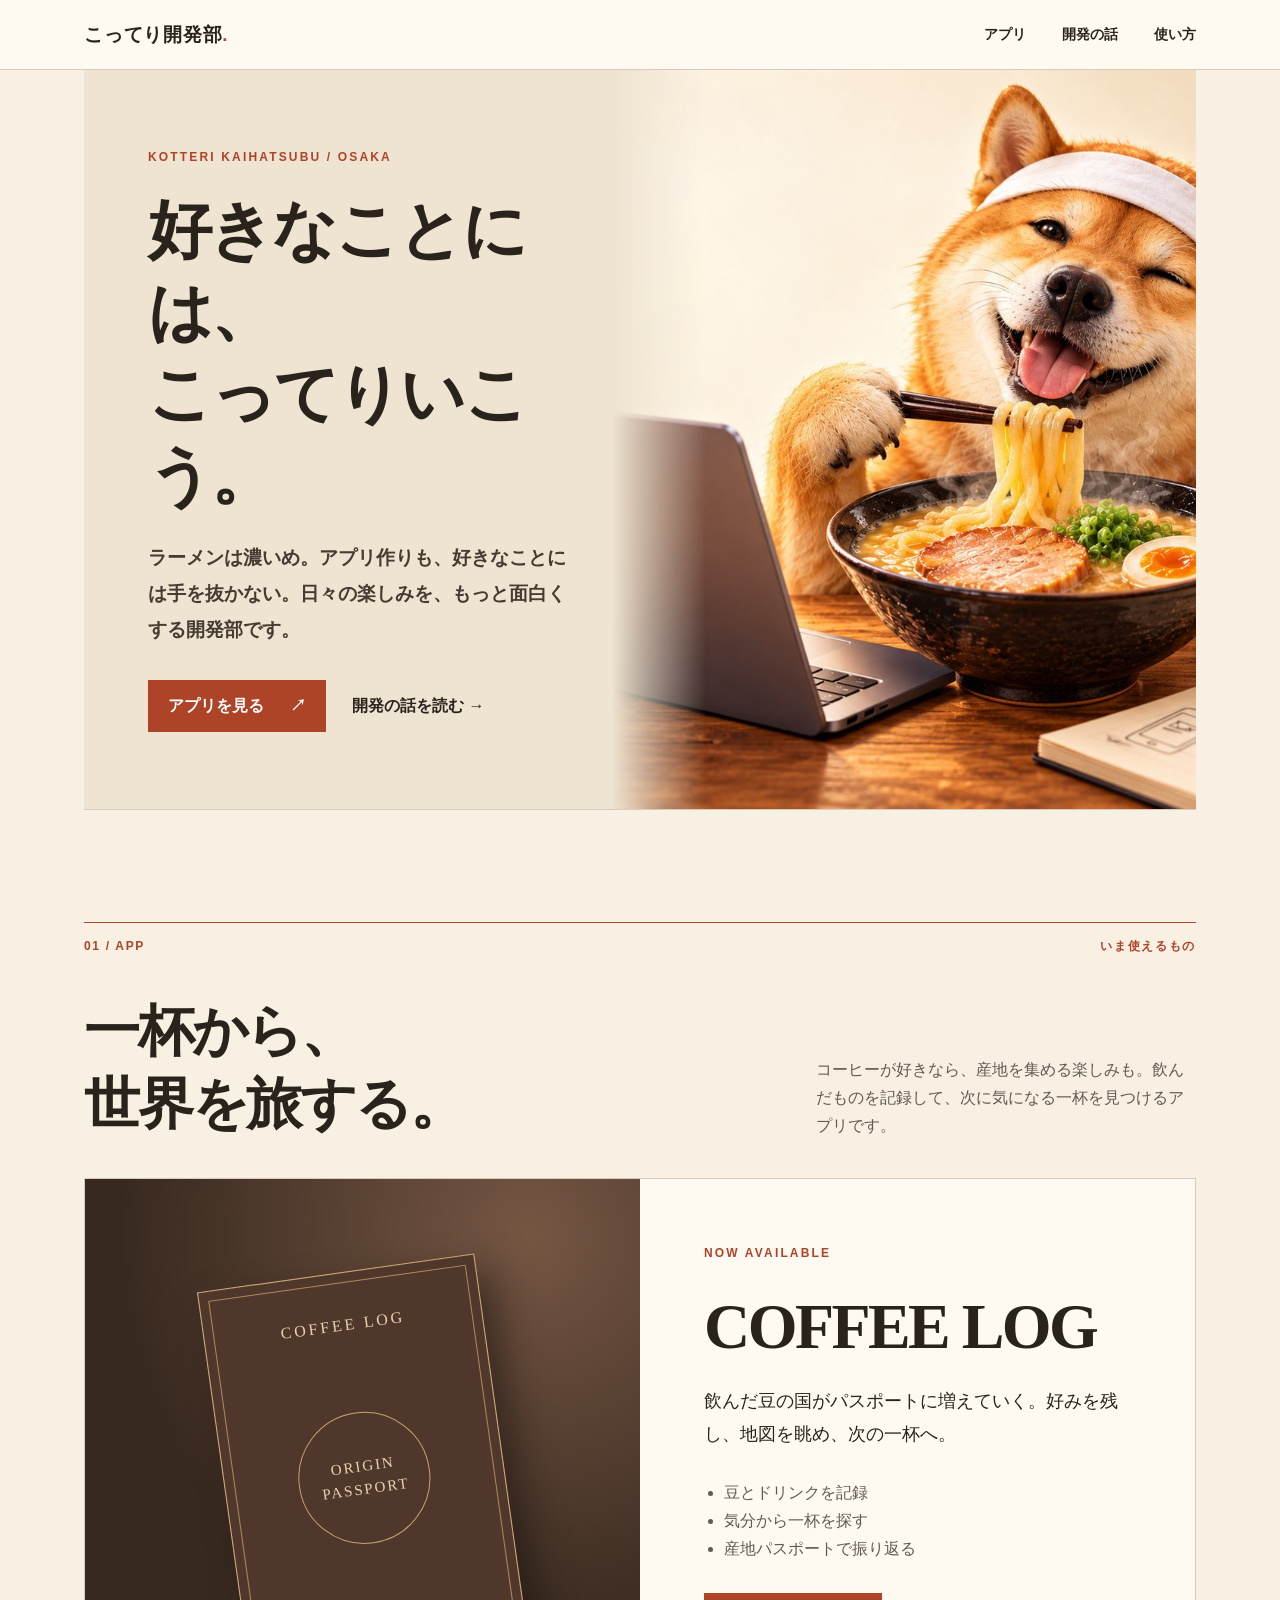
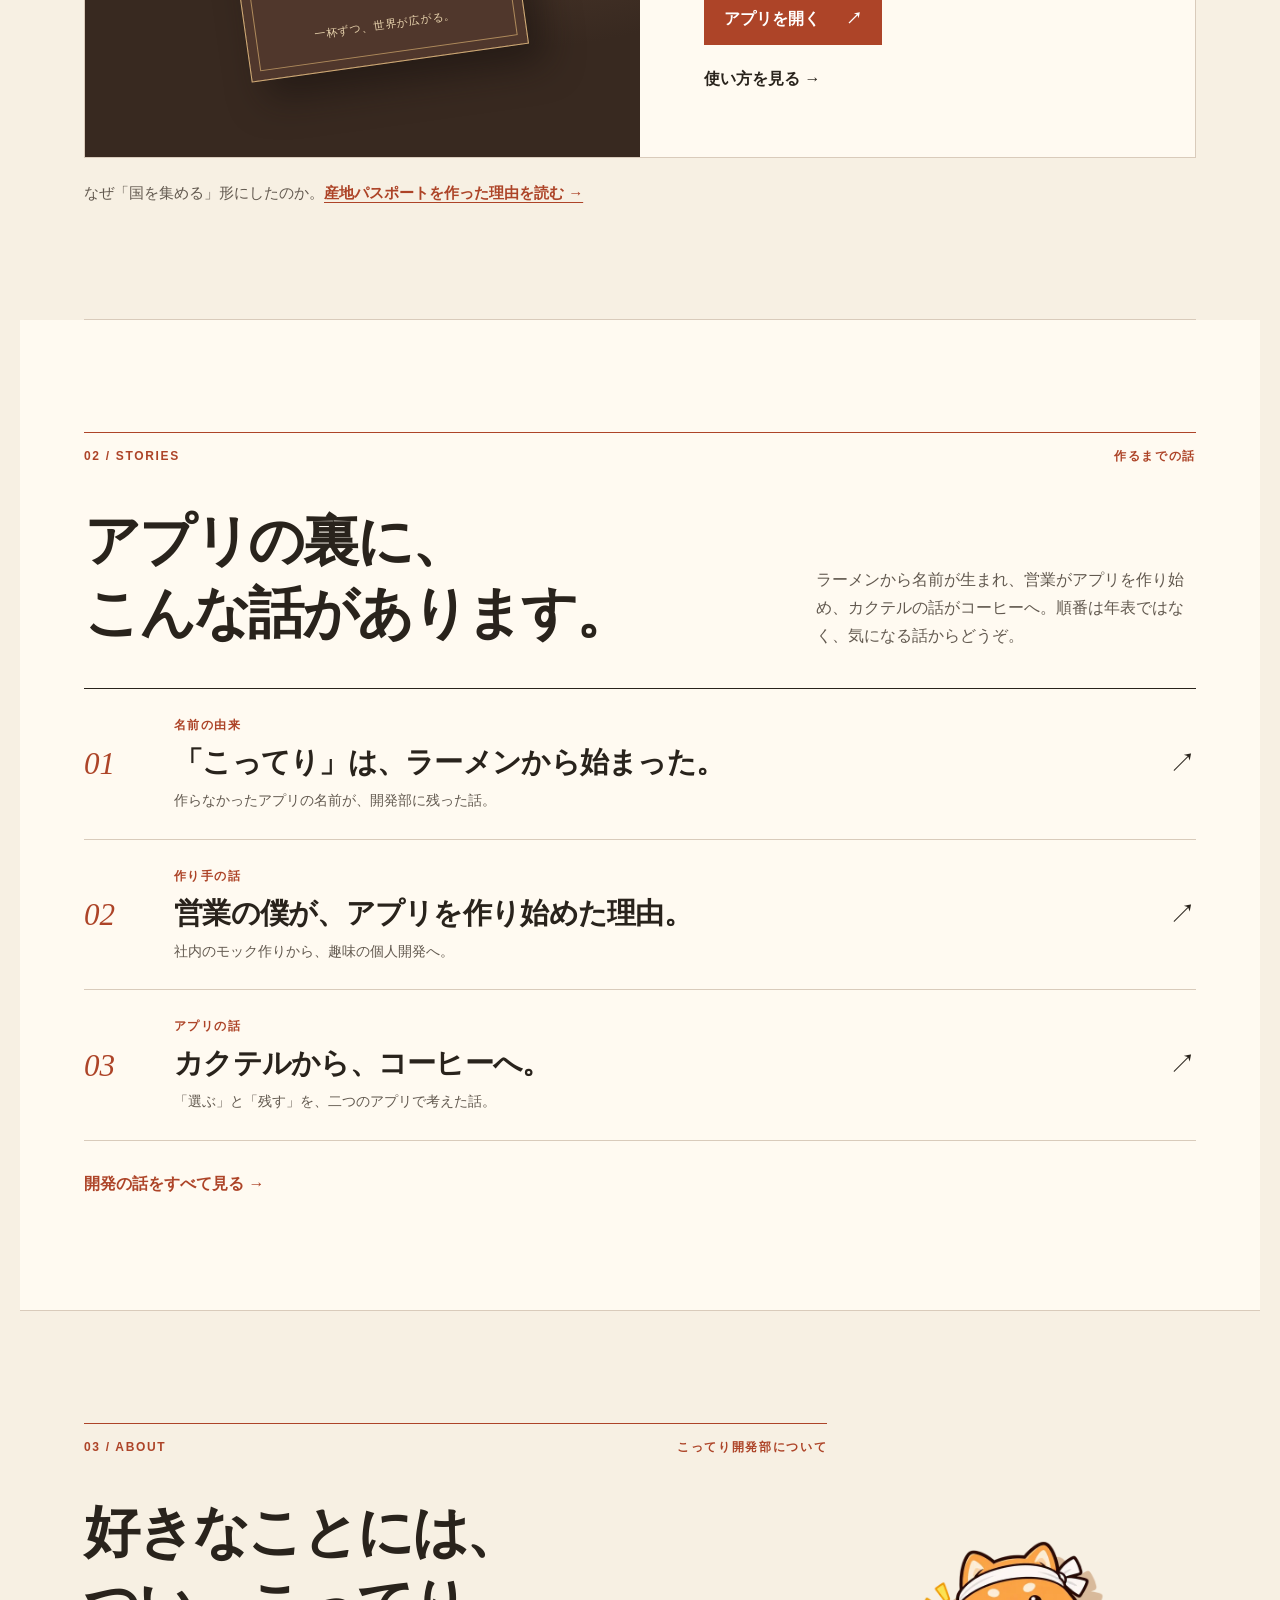
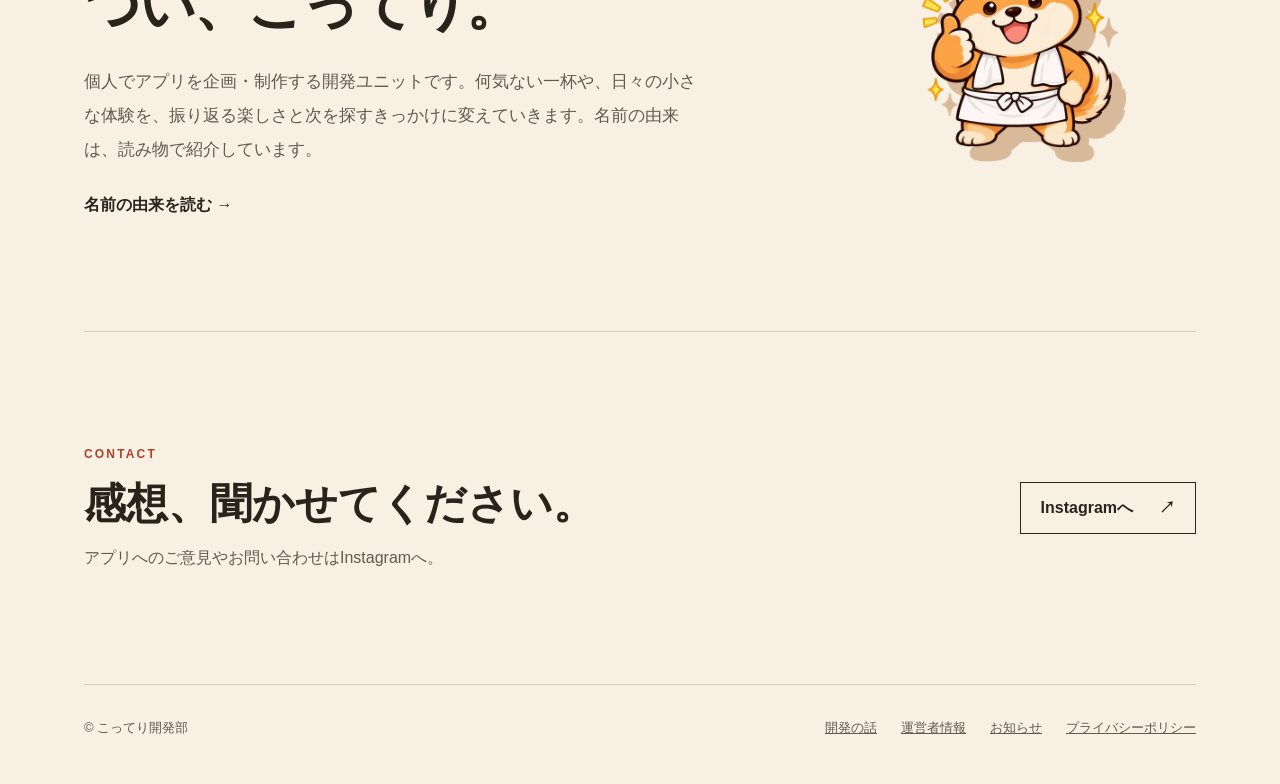
==== commit f66431b8: "Add files via upload" ====
--- a/index.html
+++ b/index.html
@@ -1,54 +1,22 @@
 <!doctype html>
 <html lang="ja">
 <head>
-  <meta charset="utf-8">
-  <meta name="viewport" content="width=device-width, initial-scale=1">
-  <meta name="google-adsense-account" content="ca-pub-4960959858706803">
-  <meta name="description" content="こってり開発部は、個人で開発しているソフトウェア開発ユニットです。コーヒーの産地を記録して集める「COFFEE LOG」を公開しています。">
-  <meta name="theme-color" content="#e84924">
-  <link rel="canonical" href="https://kotteri-apps.com/">
-  <link rel="icon" href="/favicon.svg" type="image/svg+xml">
-  <link rel="icon" href="/favicon.ico" sizes="any">
-  <link rel="apple-touch-icon" href="/apple-touch-icon.png">
-  <meta property="og:type" content="website">
-  <meta property="og:site_name" content="こってり開発部">
-  <meta property="og:title" content="こってり開発部">
-  <meta property="og:description" content="こってり開発部は、個人で開発しているソフトウェア開発ユニットです。コーヒーの産地を記録して集める「COFFEE LOG」を公開しています。">
-  <meta property="og:image" content="https://kotteri-apps.com/og.jpg">
-  <meta property="og:url" content="https://kotteri-apps.com/">
-  <meta name="twitter:card" content="summary_large_image">
-  <title>こってり開発部 | 日々の楽しみを、続けたくなる形に。</title>
-  <link rel="stylesheet" href="/site.css">
+<meta charset="utf-8"><meta name="viewport" content="width=device-width, initial-scale=1">
+<meta name="google-adsense-account" content="ca-pub-4960959858706803">
+<meta name="description" content="こってり開発部は、個人で開発しているソフトウェア開発ユニットです。コーヒーの産地を記録して集める「COFFEE LOG」を公開しています。">
+<meta name="theme-color" content="#f7f0e3"><link rel="canonical" href="https://kotteri-apps.com/">
+<link rel="icon" href="/favicon.svg" type="image/svg+xml"><link rel="icon" href="/favicon.ico" sizes="any"><link rel="apple-touch-icon" href="/apple-touch-icon.png">
+<meta property="og:type" content="website"><meta property="og:site_name" content="こってり開発部"><meta property="og:title" content="こってり開発部"><meta property="og:description" content="こってり開発部は、個人で開発しているソフトウェア開発ユニットです。コーヒーの産地を記録して集める「COFFEE LOG」を公開しています。"><meta property="og:image" content="https://kotteri-apps.com/og.jpg"><meta property="og:url" content="https://kotteri-apps.com/"><meta name="twitter:card" content="summary_large_image">
+<title>こってり開発部 | 日々の楽しみを、続けたくなる形に。</title><link rel="stylesheet" href="/site.css">
 </head>
 <body>
-  <header><div class="header-inner"><a class="wordmark" href="/">こってり開発部</a><nav aria-label="主なリンク"><a href="/#apps">アプリ</a><a href="/about-kotteri.html">開発の話</a><a href="/coffee-log-guide.html">使い方</a><a href="/privacy.html">プライバシー</a></nav></div></header>
-  <main>
-    <div class="hero"><div class="hero-copy"><div class="eyebrow">KOTTERI KAIHATSUBU</div><h1>好きなことには、<br>こってりいこう。</h1><p>ラーメンは濃いめ。アプリ作りも、好きなことには手を抜かない。日々の楽しみを、もっと面白くする開発部です。</p><div class="rule" aria-hidden="true"></div><a class="hero-cta" href="#apps">つくったアプリを見る ↓</a></div><img class="hero-photo" fetchpriority="high" decoding="async" src="/hero-shiba-ramen.jpg" alt="ラーメンとパソコンを前にした、こってり開発部の柴犬" width="1448" height="1086"></div>
-    <section id="apps"><div class="section-head"><h2>公開中のアプリ</h2><small>OUR APPS</small></div><div id="app-list"></div></section>
-    <section class="about" id="about"><div class="section-head"><h2>こってり開発部について</h2><small>ABOUT</small></div><p>個人でアプリを企画・制作する開発ユニットです。何気ない一杯や、日々の小さな体験を、振り返る楽しさと次を探すきっかけに変えていきます。<br>名前の由来や、作り手についての話は<a href="/about-kotteri.html">開発の話</a>で書いています。</p><div class="about-art"><picture><source type="image/webp" srcset="/thumbs-up-dog-600.webp"><img src="/thumbs-up-dog-600.png" alt="親指を立てる、デフォルメされた柴犬" width="600" height="600" loading="lazy" decoding="async"></picture></div></section>
-    <section class="contact"><div class="section-head"><h2>お問い合わせ</h2><small>CONTACT</small></div><p>ご意見・お問い合わせは <a href="https://www.instagram.com/kotteri_kaihatsubu/" target="_blank" rel="noopener noreferrer">Instagram @kotteri_kaihatsubu</a> へ。</p></section>
-  </main>
-  <footer><span>© こってり開発部</span><div><a href="/privacy.html">プライバシーポリシー</a><a href="/operator.html">運営者情報</a><a href="/updates.html">お知らせ</a><a href="https://www.instagram.com/kotteri_kaihatsubu/" target="_blank" rel="noopener noreferrer">Instagram</a></div></footer>
-  <script>
-    // アプリを追加する際は、この配列に1件追加します。公開中のものだけ表示します。
-    const apps = [{name:"COFFEE LOG",subtitle:"一杯から、世界を旅する。",description:"飲んだコーヒーを記録すると、産地のスタンプがパスポートと世界地図に広がります。好みを振り返りながら、次の一杯を探せます。",url:"https://coffee.kotteri-apps.com/",status:"published",features:["豆・ドリンクの記録と好みの評価","気分から選ぶ診断と産地の読み物","ログインすると別端末へ記録を引き継げる"]}];
-    const root=document.getElementById("app-list");
-    for(const app of apps.filter(item=>item.status==="published")){
-      const article=document.createElement("article");article.className="app";
-      const visual=document.createElement("div");visual.className="app-visual";
-      const label=document.createElement("span");label.textContent="APP / AVAILABLE NOW";
-      const title=document.createElement("strong");title.textContent=app.name;
-      const subtitle=document.createElement("p");subtitle.textContent=app.subtitle;
-      visual.append(label,title,subtitle);
-      const info=document.createElement("div");info.className="app-info";
-      const name=document.createElement("h3");name.textContent=app.name;
-      const description=document.createElement("p");description.textContent=app.description;
-      const list=document.createElement("ul");for(const feature of app.features){const li=document.createElement("li");li.textContent=feature;list.append(li)}
-      const link=document.createElement("a");link.href=app.url;link.target="_blank";link.rel="noopener noreferrer";link.textContent=app.name+"を開く\u00a0↗";
-      const guide=document.createElement("a");guide.href="/coffee-log-guide.html";guide.style.cssText="background:none;border:2px solid var(--ink);box-shadow:none;color:var(--ink);margin-top:10px";guide.textContent="使い方を見る";
-      info.append(name,description,list,link,guide);article.append(visual,info);root.append(article);
-    }
-  </script>
-  <script src="/site.js"></script>
-</body>
-</html>
+<header><div class="header-inner"><a class="wordmark" href="/">こってり開発部<span class="wordmark-dot">.</span></a><nav aria-label="主なリンク"><a href="/#apps">アプリ</a><a href="/stories.html">開発の話</a><a href="/coffee-log-guide.html">使い方</a></nav></div></header>
+<main>
+<section class="hero" aria-labelledby="hero-title"><div class="hero-copy"><p class="eyebrow">KOTTERI KAIHATSUBU / OSAKA</p><h1 id="hero-title">好きなことには、<br>こってりいこう。</h1><p class="hero-lead">ラーメンは濃いめ。アプリ作りも、好きなことには手を抜かない。日々の楽しみを、もっと面白くする開発部です。</p><div class="hero-actions"><a class="button button-primary" href="#apps">アプリを見る <span aria-hidden="true">↗</span></a><a class="text-link" href="/stories.html">開発の話を読む <span aria-hidden="true">→</span></a></div></div><img class="hero-photo" src="/hero-shiba-ramen.jpg" width="1448" height="1086" alt="ラーメンとパソコンを前にした柴犬" fetchpriority="high" decoding="async"></section>
+<section class="app-section" id="apps"><div class="section-kicker"><span>01 / APP</span><span>いま使えるもの</span></div><div class="section-title"><h2>一杯から、<br>世界を旅する。</h2><p>コーヒーが好きなら、産地を集める楽しみも。飲んだものを記録して、次に気になる一杯を見つけるアプリです。</p></div><article class="app-feature"><div class="app-visual" aria-label="COFFEE LOGの産地パスポートをイメージしたビジュアル"><div class="passport-cover"><span class="passport-top">COFFEE LOG</span><div class="passport-emblem" aria-hidden="true">ORIGIN<br>PASSPORT</div><span class="passport-bottom">一杯ずつ、世界が広がる。</span></div></div><div class="app-info"><p class="eyebrow">NOW AVAILABLE</p><h3>COFFEE LOG</h3><p>飲んだ豆の国がパスポートに増えていく。好みを残し、地図を眺め、次の一杯へ。</p><ul><li>豆とドリンクを記録</li><li>気分から一杯を探す</li><li>産地パスポートで振り返る</li></ul><a class="button button-primary" href="https://coffee.kotteri-apps.com/">アプリを開く <span aria-hidden="true">↗</span></a><a class="text-link" href="/coffee-log-guide.html">使い方を見る <span aria-hidden="true">→</span></a></div></article><p class="app-footnote">なぜ「国を集める」形にしたのか。<a href="/passport.html">産地パスポートを作った理由を読む →</a></p></section>
+<section class="stories-section" id="stories"><div class="section-kicker"><span>02 / STORIES</span><span>作るまでの話</span></div><div class="section-title"><h2>アプリの裏に、<br>こんな話があります。</h2><p>ラーメンから名前が生まれ、営業がアプリを作り始め、カクテルの話がコーヒーへ。順番は年表ではなく、気になる話からどうぞ。</p></div><div class="story-list"><a class="story-item" href="/about-kotteri.html"><span class="story-num">01</span><span class="story-copy"><span class="story-type">名前の由来</span><strong>「こってり」は、ラーメンから始まった。</strong><span>作らなかったアプリの名前が、開発部に残った話。</span></span><span class="story-arrow" aria-hidden="true">↗</span></a><a class="story-item" href="/story-start.html"><span class="story-num">02</span><span class="story-copy"><span class="story-type">作り手の話</span><strong>営業の僕が、アプリを作り始めた理由。</strong><span>社内のモック作りから、趣味の個人開発へ。</span></span><span class="story-arrow" aria-hidden="true">↗</span></a><a class="story-item" href="/bar-to-coffee.html"><span class="story-num">03</span><span class="story-copy"><span class="story-type">アプリの話</span><strong>カクテルから、コーヒーへ。</strong><span>「選ぶ」と「残す」を、二つのアプリで考えた話。</span></span><span class="story-arrow" aria-hidden="true">↗</span></a></div><a class="more-link" href="/stories.html">開発の話をすべて見る <span aria-hidden="true">→</span></a></section>
+<section class="about" id="about"><div class="about-copy"><div class="section-kicker"><span>03 / ABOUT</span><span>こってり開発部について</span></div><h2>好きなことには、<br>つい、こってり。</h2><p>個人でアプリを企画・制作する開発ユニットです。何気ない一杯や、日々の小さな体験を、振り返る楽しさと次を探すきっかけに変えていきます。名前の由来は、読み物で紹介しています。</p><a class="text-link" href="/about-kotteri.html">名前の由来を読む <span aria-hidden="true">→</span></a></div><div class="about-art"><picture><source type="image/webp" srcset="/thumbs-up-dog-600.webp"><img src="/thumbs-up-dog-600.png" alt="親指を立てるデフォルメされた柴犬" width="600" height="600" loading="lazy" decoding="async"></picture></div></section>
+<section class="contact"><div><p class="eyebrow">CONTACT</p><h2>感想、聞かせてください。</h2><p>アプリへのご意見やお問い合わせはInstagramへ。</p></div><a class="button button-outline" href="https://www.instagram.com/kotteri_kaihatsubu/" target="_blank" rel="noopener noreferrer">Instagramへ <span aria-hidden="true">↗</span></a></section>
+</main>
+<footer><span>© こってり開発部</span><div><a href="/stories.html">開発の話</a><a href="/operator.html">運営者情報</a><a href="/updates.html">お知らせ</a><a href="/privacy.html">プライバシーポリシー</a></div></footer>
+</body></html>
--- a/site.css
+++ b/site.css
@@ -1,88 +1,13 @@
-    :root{--paper:#f5efe5;--ink:#27231e;--muted:#665d52;--line:#cfc2ae;--accent:#873e22;--dark:#302921}
-    *{box-sizing:border-box}html{scroll-behavior:smooth}body{margin:0;background:var(--paper);color:var(--ink);font:16px/1.8 -apple-system,BlinkMacSystemFont,"Hiragino Kaku Gothic ProN","Yu Gothic",sans-serif}
-    a{color:inherit}a:focus-visible{outline:3px solid var(--accent);outline-offset:4px}main,footer{max-width:1080px;margin:auto;padding-left:clamp(22px,5vw,64px);padding-right:clamp(22px,5vw,64px)}
-    header{border-bottom:1px solid var(--line)}.header-inner{max-width:1080px;margin:auto;padding:20px clamp(22px,5vw,64px);display:flex;align-items:center;justify-content:space-between;gap:20px}.wordmark{font-weight:800;letter-spacing:.05em;text-decoration:none}.header-inner nav{display:flex;gap:20px;font-size:14px}.header-inner nav a{text-decoration:none}
-    .eyebrow{font-size:12px;font-weight:800;letter-spacing:.18em;color:var(--accent)}.hero{padding-top:clamp(80px,13vw,160px);padding-bottom:clamp(70px,10vw,120px);border-bottom:1px solid var(--line)}h1,h2,h3,p{margin-top:0}.hero h1{font-size:clamp(36px,6.5vw,76px);line-height:1.3;letter-spacing:.04em;margin:28px 0}.hero p{max-width:590px;color:var(--muted);font-size:18px}.rule{width:76px;height:5px;background:var(--accent);margin-top:44px}
-    section{padding:80px 0;border-bottom:1px solid var(--line)}.section-head{display:flex;align-items:baseline;justify-content:space-between;gap:20px;margin-bottom:30px}.section-head h2{font-size:clamp(24px,3vw,34px);line-height:1.4;margin:0}.section-head small{color:var(--muted)}
-    .app{display:grid;grid-template-columns:minmax(0,1fr) minmax(0,1.15fr);background:var(--dark);color:#faf5ec}.app-visual{min-height:390px;padding:clamp(28px,5vw,56px);display:flex;flex-direction:column;justify-content:space-between;position:relative;overflow:hidden;background:#3b3027}.app-visual:before{content:"";position:absolute;width:290px;height:290px;border:1px solid #bca880;border-radius:50%;right:-90px;bottom:-110px;box-shadow:0 0 0 28px #ffffff08,0 0 0 56px #ffffff07;pointer-events:none}.app-visual>*{position:relative}.app-visual span{font-size:12px;letter-spacing:.2em;color:#d4b79a}.app-visual strong{font-family:Georgia,serif;font-size:clamp(38px,5vw,62px);line-height:1.05;letter-spacing:.04em}.app-visual p{font-size:17px;margin:0;color:#e7d7bf}.app-info{padding:clamp(30px,5vw,60px);display:flex;flex-direction:column;align-items:start}.app-info h3{font-size:25px;margin:6px 0 14px}.app-info>p{color:#e0d4c5}.app-info ul{padding-left:1.3em;color:#e0d4c5;margin:10px 0 32px}.app-info li+li{margin-top:7px}.app-info a{display:inline-block;padding:12px 23px;background:#f5efe5;color:var(--ink);text-decoration:none;font-weight:700;margin-top:auto}.app-info a:hover{background:#e8d9c5}
-    .about{display:grid;grid-template-columns:1fr 1fr;gap:48px}.about p{color:var(--muted);max-width:540px}.contact{padding-bottom:100px}.contact a{color:var(--accent);font-weight:700;text-underline-offset:4px}footer{padding-top:34px;padding-bottom:44px;display:flex;flex-wrap:wrap;justify-content:space-between;gap:12px;color:var(--muted);font-size:14px}footer div{display:flex;flex-wrap:wrap;gap:20px}
-    /* こってり開発部らしい屋台ポスターの表情 */
-    :root{--paper:#fff4d9;--ink:#29170f;--muted:#5f4638;--line:#e5b988;--accent:#df3d1d;--dark:#331b14}
-    body{background:var(--paper);background-image:radial-gradient(#c9733c1c 1px,transparent 1px);background-size:20px 20px}
-    header{background:#fff7e7;border-bottom:4px solid var(--ink)}.header-inner{padding-top:14px;padding-bottom:14px}.wordmark{font-size:20px;color:var(--ink)}.wordmark:before{content:"●";color:var(--accent);margin-right:8px}.header-inner nav a{font-weight:800}
-    .hero{max-width:none;margin:0 calc(-1 * clamp(22px,5vw,64px));padding:0;border-bottom:7px solid var(--ink);background:var(--accent);color:#fff8df;display:grid;grid-template-columns:1.15fr 1fr;min-height:620px;overflow:hidden;position:relative}
-    .hero:before{content:"KOTTERI  KAIHATSUBU  ★  KOTTERI  KAIHATSUBU  ★";position:absolute;left:0;right:0;top:0;padding:8px 15px;background:var(--ink);font-size:12px;letter-spacing:.2em;font-weight:900;white-space:nowrap;overflow:hidden}
-    .hero-copy{padding:90px 0 70px clamp(22px,5vw,64px);z-index:1;align-self:center}.hero .eyebrow{color:#ffe390;background:var(--ink);display:inline-block;padding:6px 11px;letter-spacing:.13em}.hero h1{font-size:clamp(46px,6.7vw,84px);line-height:1.22;letter-spacing:-.03em;margin:24px 0;text-shadow:4px 5px 0 #642313}.hero p{font-size:18px;font-weight:700;color:#fff8e8;max-width:31em}.hero .rule{width:96px;height:8px;background:#ffd25c;margin-top:30px}.hero-cta{display:inline-block;margin-top:30px;background:#ffdf72;color:var(--ink);border:3px solid var(--ink);box-shadow:6px 6px 0 var(--ink);font-weight:900;text-decoration:none;padding:12px 22px;transform:rotate(-2deg)}.hero-cta:hover{transform:rotate(0)}
-    .hero-art{position:relative;display:flex;align-items:end;justify-content:center;background:radial-gradient(circle at 52% 57%,#ffad4d 0 38%,transparent 39%);padding:40px 8px 0}.hero-art img{width:min(100%,650px);max-height:590px;object-fit:contain;object-position:bottom;filter:drop-shadow(10px 16px 0 #782a17)}.hero-sticker{position:absolute;right:8%;top:16%;transform:rotate(11deg);border:4px solid var(--ink);background:#ffe36b;color:var(--ink);border-radius:50%;font-weight:900;text-align:center;line-height:1.2;padding:20px 12px;font-size:20px;z-index:1}
-    section{border-bottom:3px solid var(--ink)}.section-head h2{font-weight:900;letter-spacing:.02em}.section-head small{font-weight:900;color:var(--accent);letter-spacing:.18em}.section-head h2:before{content:"◆";color:var(--accent);font-size:.65em;vertical-align:middle;margin-right:10px}
-    #apps{padding-top:72px}.app{box-shadow:10px 10px 0 var(--ink);border:3px solid var(--ink)}.app-visual{background:#f8ce69;color:var(--ink);min-height:390px;border-right:3px solid var(--ink);background-image:repeating-linear-gradient(135deg,#dd5b2220 0 2px,transparent 2px 18px)}.app-visual:before{border:4px solid #a43d28;box-shadow:0 0 0 24px #ffffff55,0 0 0 48px #a43d2820}.app-visual span{color:var(--ink);font-weight:900}.app-visual strong{font-family:Georgia,serif;font-weight:900;text-shadow:3px 3px 0 #fff2c5}.app-visual p{color:var(--ink);font-weight:800}.app-info{background:#fff8e9;color:var(--ink)}.app-info h3{color:var(--accent);font-weight:900}.app-info>p,.app-info ul{color:var(--muted)}.app-info a{color:#fff;background:var(--accent);border:2px solid var(--ink);box-shadow:4px 4px 0 var(--ink)}.app-info a:hover{background:#a72e19;color:#fff}
-    .about{align-items:center}.about-art{grid-column:2;grid-row:1 / span 2;justify-self:center;width:min(100%,340px);filter:drop-shadow(8px 8px 0 #df3d1d40)}.about .section-head{grid-column:1}.about>p{grid-column:1;font-size:18px;font-weight:700}.about .section-head,.about>p{margin-bottom:0}.contact{background:#ffe2a2;margin:0 calc(-1 * clamp(22px,5vw,64px));padding-left:clamp(22px,5vw,64px);padding-right:clamp(22px,5vw,64px)}.contact a{color:#9d2b15}footer{font-weight:700}
-    @media(max-width:760px){.hero{grid-template-columns:1fr;min-height:0}.hero-copy{padding:84px 24px 0}.hero h1{font-size:clamp(44px,10vw,68px)}.hero-art{height:340px;padding:0 10px}.hero-art img{height:370px;width:auto;max-width:100%}.hero-sticker{top:4%;right:8%;font-size:15px;padding:13px 8px}.app,.about{grid-template-columns:1fr}.app-visual{min-height:260px;border-right:0;border-bottom:3px solid var(--ink)}.about-art{grid-column:1;grid-row:auto;width:230px}.about .section-head,.about>p{grid-column:1}}
-    @media(max-width:420px){.header-inner{align-items:flex-start;flex-direction:column;gap:4px}.header-inner nav{gap:14px;font-size:13px}.hero h1{font-size:43px}.hero p{font-size:16px}.hero-art{height:290px}.hero-art img{height:320px}.section-head{display:block}.section-head small{display:block;margin-top:6px}.app-info,.app-visual{padding:25px}.app-visual strong{font-size:43px}section{padding:56px 0}}
-    /* インスタ用ビジュアルの実写感を軸にしたヒーロー */
-    .hero{display:block;min-height:610px;background:#fff0d5 url('/hero-shiba-ramen.jpg') center right/cover no-repeat;color:var(--ink);border-bottom:6px solid var(--ink)}
-    .hero:before{background:var(--accent);color:#fff7df}.hero-copy{position:relative;padding:105px 0 75px clamp(22px,5vw,64px);width:min(60%,600px)}
-    .hero .eyebrow{background:var(--accent);color:#fff;font-size:13px}.hero h1{color:var(--ink);font-size:clamp(43px,5.6vw,72px);text-shadow:3px 3px 0 #fff8e9}.hero p{color:var(--ink);font-weight:800;text-shadow:1px 1px 0 #fff7e9}.hero .rule{background:var(--accent)}
-    .hero-cta{background:var(--accent);color:#fff8eb}.about{grid-template-columns:1fr}.about .section-head,.about>p{grid-column:1}.about>p{max-width:690px}
-    @media(max-width:760px){.hero{min-height:790px;background-position:62% bottom;background-size:auto 70%;background-color:#fff0d5}.hero-copy{width:100%;padding:76px 24px 0;background:linear-gradient(#fff0d5 86%,transparent)}.hero h1{font-size:clamp(41px,9vw,61px)}.hero p{max-width:450px;font-size:16px}.hero-cta{margin-top:20px}.about{grid-template-columns:1fr}}
-    @media(max-width:420px){.hero{min-height:720px;background-size:auto 57%;background-position:62% bottom}.hero-copy{padding-top:68px}.hero h1{font-size:40px;margin:18px 0}.hero p{line-height:1.65}.hero .rule{margin-top:17px}}
-    /* 小さい画面では写真を独立した段に置き、文字との重なりを防ぐ */
-    .hero{background-image:linear-gradient(90deg,#fff0d5 0%,#fff0d5ed 28%,#fff0d500 61%),url('/hero-shiba-ramen.jpg')}
-    .hero-photo{display:none}.hero-copy{width:min(54%,570px)}.hero h1{white-space:nowrap}
-    .about{grid-template-columns:minmax(0,1.3fr) minmax(200px,.7fr);gap:10px 48px;align-items:center}.about .section-head{grid-column:1;align-self:end}.about>p{grid-column:1;align-self:start}.about-art{grid-column:2;grid-row:1 / span 2;align-self:center;justify-self:center;width:min(100%,285px);padding:10px;border-radius:50%;background:#f8c65e;box-shadow:8px 8px 0 var(--ink)}.about-art img{display:block;width:100%;height:auto}
-    @media(max-width:900px){.hero-copy{width:60%}.hero h1{font-size:clamp(40px,5.8vw,58px)}}
-    @media(max-width:760px){.hero{min-height:0;background:#fff0d5}.hero-copy{width:100%;padding:70px 24px 35px}.hero h1{white-space:normal;font-size:clamp(39px,8vw,56px)}.hero-photo{display:block;width:100%;height:auto;max-height:420px;object-fit:cover;object-position:center}.about{grid-template-columns:1fr;gap:16px}.about .section-head,.about>p,.about-art{grid-column:1;grid-row:auto}.about-art{width:min(67%,260px);margin-top:12px}}
-    @media(max-width:420px){.hero-copy{padding:60px 22px 34px}.hero h1{font-size:clamp(35px,9.5vw,40px);line-height:1.28;letter-spacing:-.055em}.hero p{font-size:16px;line-height:1.7}.hero-photo{max-height:none}.hero-cta{margin-top:16px}.header-inner nav{flex-wrap:wrap}}
-
-    /* ===== 最終調整: 写真は枠なしでヒーローに溶け込ませ、常に全体表示 / 改行を整える ===== */
-    body{line-break:strict;overflow-wrap:break-word}
-    .ph{display:inline-block}
-    .hero{display:grid;grid-template-columns:minmax(0,.86fr) minmax(0,1.14fr);align-items:center;gap:0;min-height:0;background:#fef3df;background-image:none;padding:26px 0 0 0;border-bottom:6px solid var(--ink)}
-    .hero-copy{width:auto;padding:clamp(28px,5vw,60px) 0 clamp(28px,5vw,60px) clamp(22px,5vw,64px);background:none;container-type:inline-size;position:relative;z-index:1}
-    .hero h1{white-space:normal;font-size:clamp(28px,9vw,50px);font-size:clamp(28px,10.6cqw,58px);line-height:1.3;letter-spacing:-.02em;text-shadow:none;margin:20px 0}
-    .hero p{font-size:clamp(15px,3.9vw,18px);line-height:1.85;max-width:none;text-shadow:none}
-    /* 写真: 枠・影・余白なし。ヒーローの右端・上下いっぱいに広げ、左端だけ背景色へ溶かす（犬は右側なので影響しない） */
-    .hero .hero-photo{display:block;width:100%;height:auto;max-height:none;object-fit:fill;border:0;box-shadow:none;margin:0;align-self:end;
-      -webkit-mask-image:linear-gradient(90deg,transparent 0,#000 20%),linear-gradient(180deg,transparent 0,#000 3%);-webkit-mask-composite:source-in;
-      mask-image:linear-gradient(90deg,transparent 0,#000 20%),linear-gradient(180deg,transparent 0,#000 3%);mask-composite:intersect}
-    .hero-cta{margin-top:24px;white-space:nowrap}
-    .app-info a{white-space:nowrap}
-    .section-head h2{font-size:clamp(20px,6.1vw,34px);line-height:1.45}
-    .app-info h3{font-size:clamp(22px,6vw,25px)}
-    .app-info li{line-height:1.75}
-    @media(max-width:760px){
-      .hero{grid-template-columns:1fr;padding:26px 0 0 0}
-      .hero-copy{padding:30px 24px 28px}
-      .hero h1{font-size:clamp(28px,9vw,50px);font-size:clamp(28px,10.6cqw,56px)}
-      /* スマホ: 写真は左右いっぱい。上端は犬の頭に近いので、ぼかさず細い線で区切る */
-      .hero .hero-photo{width:100%;margin:0;max-height:none;-webkit-mask-image:none;mask-image:none;border-top:3px solid var(--ink)}
-    }
-    @media(max-width:420px){
-      .hero-copy{padding:26px 22px 24px}
-      .hero h1{font-size:clamp(28px,9vw,50px);font-size:clamp(28px,10.6cqw,56px);letter-spacing:-.02em;margin:16px 0}
-      .hero .hero-photo{max-height:none}
-    }
-
-    /* ===== 記事・使い方・お知らせページ共通 ===== */
-    .article-hero{padding:clamp(56px,9vw,88px) 0 clamp(34px,5vw,48px);border-bottom:6px solid var(--ink);background:var(--accent);color:#fff8df}
-    .article-hero .eyebrow{color:#ffe390;background:var(--ink);display:inline-block;padding:6px 11px;letter-spacing:.13em;font-size:12px;font-weight:800}
-    .article-hero h1{font-size:clamp(28px,6vw,46px);line-height:1.45;letter-spacing:-.01em;margin:20px 0 0;text-shadow:3px 3px 0 #64231399}
-    .article-hero .lead{margin-top:14px;font-size:16px;font-weight:700;color:#fff3d6;max-width:34em}
-    .article-body{max-width:640px;margin:0 auto;padding:clamp(40px,7vw,64px) 0}
-    .article-body p{color:var(--ink);font-size:16.5px;line-height:2;margin:0 0 1.6em}
-    .article-body h2{font-size:clamp(19px,3.4vw,22px);margin:2em 0 .7em;padding-top:.2em}
-    .article-nav{max-width:640px;margin:0 auto;padding-bottom:clamp(50px,7vw,72px);display:flex;flex-direction:column;gap:14px}
-    .article-nav a{display:block;border:2px solid var(--ink);background:var(--paper-2,#fff7e7);padding:16px 18px;text-decoration:none;font-weight:800;box-shadow:5px 5px 0 var(--ink)}
-    .article-nav a small{display:block;font-weight:700;color:var(--muted);font-size:12px;letter-spacing:.1em;margin-bottom:4px}
-    .article-index{display:flex;flex-direction:column;gap:10px;margin-top:10px}
-    .article-index a{display:block;border-bottom:1px dashed var(--line);padding:14px 2px;text-decoration:none;font-weight:800;color:var(--ink)}
-    .article-index a span{display:block;font-weight:500;color:var(--muted);font-size:13.5px;margin-top:4px}
-    .guide-step{border:2px solid var(--ink);background:#fff8e9;padding:20px 22px;margin-bottom:16px;box-shadow:5px 5px 0 var(--ink)}
-    .guide-step h3{margin:0 0 8px;font-size:17px}
-    .guide-step p{margin:0;color:var(--muted);font-size:15px;line-height:1.85}
-    .update-item{border-bottom:1px dashed var(--line);padding:20px 0}
-    .update-item time{display:block;font-size:12px;letter-spacing:.12em;color:var(--accent);font-weight:800;margin-bottom:6px}
-    .update-item p{margin:0;color:var(--ink);font-size:15.5px;line-height:1.85}
-    .policy-list{list-style:none;margin:0;padding:0;display:flex;flex-direction:column;gap:14px}
-    .policy-list li{padding-left:22px;position:relative;color:var(--ink);font-size:15.5px;line-height:1.85}
-    .policy-list li:before{content:"";position:absolute;left:0;top:.6em;width:7px;height:7px;border-radius:50%;background:var(--accent)}
+:root{--paper:#f7f0e3;--cream:#fffaf1;--ink:#29231c;--muted:#62594f;--rust:#ad4428;--line:#d9cbbb;--coffee:#382920;--gold:#c9a568}
+*{box-sizing:border-box}html{scroll-behavior:smooth}body{margin:0;background:var(--paper);color:var(--ink);font:16px/1.75 -apple-system,BlinkMacSystemFont,"Hiragino Kaku Gothic ProN","Yu Gothic",sans-serif;overflow-wrap:anywhere}h1,h2,h3,p{margin-top:0}a{color:inherit}a:focus-visible{outline:3px solid var(--rust);outline-offset:4px}img{max-width:100%}main,footer{max-width:1240px;margin:auto;padding-left:clamp(20px,5vw,72px);padding-right:clamp(20px,5vw,72px)}
+header{background:var(--cream);border-bottom:1px solid var(--line)}.header-inner{max-width:1240px;padding:18px clamp(20px,5vw,72px);margin:auto;display:flex;align-items:center;justify-content:space-between;gap:24px}.wordmark{font-weight:900;font-size:19px;letter-spacing:.04em;text-decoration:none;white-space:nowrap}.wordmark-dot{color:var(--rust)}nav{display:flex;gap:clamp(14px,3vw,36px);align-items:center}nav a{font-size:14px;font-weight:700;text-decoration:none;white-space:nowrap}nav a:hover,.text-link:hover,.more-link:hover{text-decoration:underline;text-underline-offset:5px}
+.eyebrow{font-size:12px;letter-spacing:.18em;font-weight:900;color:var(--rust)}.hero{padding:0;display:grid;grid-template-columns:minmax(0,.95fr) minmax(0,1.05fr);align-items:center;background:#efe4d2;border-bottom:1px solid var(--line);min-height:530px}.hero-copy{padding:clamp(42px,6vw,92px) clamp(28px,3vw,48px) clamp(42px,6vw,92px) clamp(20px,5vw,72px);position:relative;z-index:1}.hero h1{font-size:clamp(38px,5vw,66px);line-height:1.28;letter-spacing:-.045em;margin:22px 0}.hero-lead{font-size:clamp(16px,1.6vw,19px);font-weight:600;line-height:1.9;color:#463b32}.hero-photo{width:100%;height:100%;min-height:530px;object-fit:cover;object-position:56% center;-webkit-mask-image:linear-gradient(90deg,transparent,#000 16%);mask-image:linear-gradient(90deg,transparent,#000 16%)}.hero-actions{display:flex;align-items:center;gap:26px;flex-wrap:wrap;margin-top:32px}.button{display:inline-flex;align-items:center;justify-content:center;gap:26px;min-height:52px;padding:11px 20px;text-decoration:none;font-weight:800;line-height:1.4;transition:transform .18s,background .18s}.button:hover{transform:translateY(-2px)}.button-primary{background:var(--rust);color:white}.button-primary:hover{background:#88331e}.button-outline{border:1px solid var(--ink)}.text-link{font-weight:800;text-decoration:none;text-underline-offset:5px}
+section:not(.hero){padding:clamp(72px,9vw,112px) 0;border-bottom:1px solid var(--line)}.section-kicker{display:flex;justify-content:space-between;gap:16px;font-size:12px;letter-spacing:.14em;font-weight:900;text-transform:uppercase;color:var(--rust);border-top:1px solid var(--rust);padding-top:13px;margin-bottom:38px}.section-title{display:flex;align-items:end;justify-content:space-between;gap:40px;margin-bottom:38px}.section-title h2,.about h2{font-size:clamp(32px,4.6vw,56px);line-height:1.3;letter-spacing:-.04em;margin:0}.section-title p{max-width:380px;color:var(--muted);margin:0;font-size:16px}.app-feature{display:grid;grid-template-columns:1fr 1fr;min-height:490px;background:var(--cream);border:1px solid var(--line)}.app-visual{min-height:490px;background:radial-gradient(circle at 80% 10%,#755643,#382920 60%);display:grid;place-items:center;padding:38px;overflow:hidden}.passport-cover{width:min(74%,280px);aspect-ratio:.71;background:#50372c;color:#e8d3ad;border:1px solid #d3ae78;box-shadow:15px 19px 36px #160f0d85,inset 0 0 0 9px #50372c,inset 0 0 0 10px #ad895b;display:flex;flex-direction:column;align-items:center;justify-content:space-between;padding:38px 15px 28px;text-align:center;transform:rotate(-8deg)}.passport-top{font-family:Georgia,serif;letter-spacing:.18em;font-size:16px}.passport-emblem{font-family:Georgia,serif;letter-spacing:.13em;line-height:1.5;border:1px solid #c6a46d;border-radius:50%;width:132px;height:132px;display:grid;place-items:center;font-size:15px}.passport-bottom{font-size:11px;letter-spacing:.08em}.app-info{padding:clamp(32px,5vw,68px);display:flex;flex-direction:column;align-items:flex-start}.app-info h3{font:700 clamp(38px,5vw,64px)/1.1 Georgia,serif;letter-spacing:-.04em;margin:16px 0 22px}.app-info>p:not(.eyebrow){font-size:18px;line-height:1.85}.app-info ul{padding-left:1.25em;color:var(--muted);margin:10px 0 30px}.app-info .button{margin-top:auto}.app-info .text-link{margin-top:20px}.app-footnote{margin:22px 0 0;color:var(--muted);font-size:15px}.app-footnote a{font-weight:800;color:var(--rust);text-underline-offset:4px}
+.stories-section{background:var(--cream);margin-left:calc(-1 * clamp(20px,5vw,72px));margin-right:calc(-1 * clamp(20px,5vw,72px));padding-left:clamp(20px,5vw,72px)!important;padding-right:clamp(20px,5vw,72px)!important}.story-list{border-top:1px solid var(--ink)}.story-item{display:grid;grid-template-columns:70px minmax(0,1fr) 40px;gap:20px;align-items:center;padding:26px 0;border-bottom:1px solid var(--line);text-decoration:none;transition:padding .18s,color .18s}.story-item:hover{padding-left:10px;color:var(--rust)}.story-num{font:italic 31px/1 Georgia,serif;color:var(--rust)}.story-copy{display:flex;flex-direction:column;gap:5px}.story-type{color:var(--rust);font-size:12px;font-weight:900;letter-spacing:.12em}.story-copy strong{font-size:clamp(19px,2.6vw,29px);line-height:1.45;letter-spacing:-.025em}.story-copy>span:last-child{color:var(--muted);font-size:14px}.story-arrow{font-size:27px;text-align:right}.more-link{display:inline-block;margin-top:29px;color:var(--rust);font-weight:900;text-decoration:none}
+.about{display:grid;grid-template-columns:minmax(0,1.4fr) minmax(180px,.6fr);gap:30px 50px;align-items:center}.about .section-kicker{margin-bottom:38px}.about p{font-size:17px;max-width:620px;color:var(--muted);line-height:2;margin:24px 0}.about-art{display:grid;place-items:center}.about-art img{width:min(100%,270px);height:auto;display:block;filter:drop-shadow(14px 15px 0 #d8b99a)}.contact{display:flex;justify-content:space-between;align-items:center;gap:30px}.contact h2{font-size:clamp(27px,4vw,42px);line-height:1.3;margin-bottom:12px}.contact p:last-child{margin:0;color:var(--muted)}footer{padding-top:32px;padding-bottom:44px;display:flex;flex-wrap:wrap;justify-content:space-between;gap:20px;color:var(--muted);font-size:13px}footer div{display:flex;flex-wrap:wrap;gap:14px 24px}
+/* Story and utility pages */
+.article-hero{padding:clamp(58px,8vw,100px) clamp(0px,2vw,24px) clamp(48px,6vw,72px);border-bottom:1px solid var(--line);background:transparent;color:var(--ink)}.article-hero .eyebrow{display:inline-block;color:var(--rust);font-size:12px;font-weight:900;letter-spacing:.16em}.article-hero h1{font-size:clamp(34px,5.4vw,62px);line-height:1.33;letter-spacing:-.04em;max-width:900px;margin:18px 0}.article-hero .lead{font-size:clamp(16px,2vw,20px);max-width:690px;color:var(--muted);margin:0}.article-body{max-width:720px;margin:0 auto;padding:clamp(48px,7vw,76px) 0}.article-body>p{font-size:17px;line-height:2.1;margin:0 0 1.7em}.article-body>p:first-child{font-size:20px;font-weight:700;line-height:1.95}.article-body h2{font-size:25px;line-height:1.45;margin:2.2em 0 .8em}.article-body a{color:var(--rust);text-underline-offset:4px}.article-nav{max-width:720px;margin:0 auto;padding:0 0 88px;display:grid;gap:12px}.article-nav a{padding:17px 20px;background:var(--cream);border:1px solid var(--line);text-decoration:none;font-weight:800}.article-nav a:hover{border-color:var(--rust);color:var(--rust)}.article-nav small{display:block;font-size:12px;color:var(--rust);letter-spacing:.1em;margin-bottom:4px}.guide-step{padding:24px 0;border-bottom:1px solid var(--line)}.guide-step h3{font-size:19px;margin:0 0 8px}.guide-step p{font-size:16px;line-height:1.9;margin:0;color:var(--muted)}.update-item{padding:20px 0;border-bottom:1px solid var(--line)}.update-item time{display:block;font-size:13px;color:var(--rust);font-weight:800;margin-bottom:5px}.update-item p{margin:0}.policy-list{padding-left:1.3em}.policy-list li{margin-bottom:13px;line-height:1.9}
+.story-hub{padding-top:60px!important}.story-hub-intro{max-width:720px;color:var(--muted);font-size:17px}.story-hub .story-list{margin-top:38px}.story-hub .story-item{grid-template-columns:70px minmax(0,1fr) 40px}
+@media(max-width:800px){.hero{grid-template-columns:1fr}.hero-copy{padding:54px 30px 40px}.hero-photo{min-height:0;max-height:460px;height:auto;object-fit:contain;-webkit-mask-image:none;mask-image:none}.section-title{display:block}.section-title h2{margin-bottom:20px}.section-title p{max-width:650px}.app-feature{grid-template-columns:1fr}.app-visual{min-height:360px}.app-info{min-height:380px}.about{grid-template-columns:1fr}.about-art{justify-content:start}.about-art img{width:200px}}
+@media(max-width:540px){.header-inner{align-items:flex-start;flex-direction:column;gap:11px;padding-top:14px;padding-bottom:13px}.wordmark{font-size:18px}nav{gap:20px}nav a{font-size:13px}.hero-copy{padding:42px 20px 34px}.hero h1{font-size:clamp(34px,9vw,45px)}.hero-lead br{display:none}.hero-photo{max-height:none}.hero-actions{gap:18px}.button{min-height:48px}.section-kicker{margin-bottom:28px}.app-visual{min-height:300px}.passport-cover{width:190px}.passport-emblem{width:94px;height:94px;font-size:11px}.passport-top{font-size:12px}.app-info{min-height:0;padding:30px 24px 38px}.app-info>p:not(.eyebrow){font-size:16px}.app-info .button{margin-top:6px}.story-item,.story-hub .story-item{grid-template-columns:39px minmax(0,1fr) 22px;gap:10px;padding:21px 0}.story-num{font-size:23px}.story-arrow{font-size:20px}.story-copy strong{font-size:18px}.story-copy>span:last-child{font-size:13px}.about-art img{width:180px}.contact{display:block}.contact .button{margin-top:24px}.article-hero{padding:48px 0 35px}.article-hero h1{font-size:clamp(30px,8vw,40px)}.article-body>p{font-size:16px;line-height:2}.article-body>p:first-child{font-size:18px}.article-nav{padding-bottom:64px}}
+@media(prefers-reduced-motion:reduce){html{scroll-behavior:auto}.button,.story-item{transition:none}}
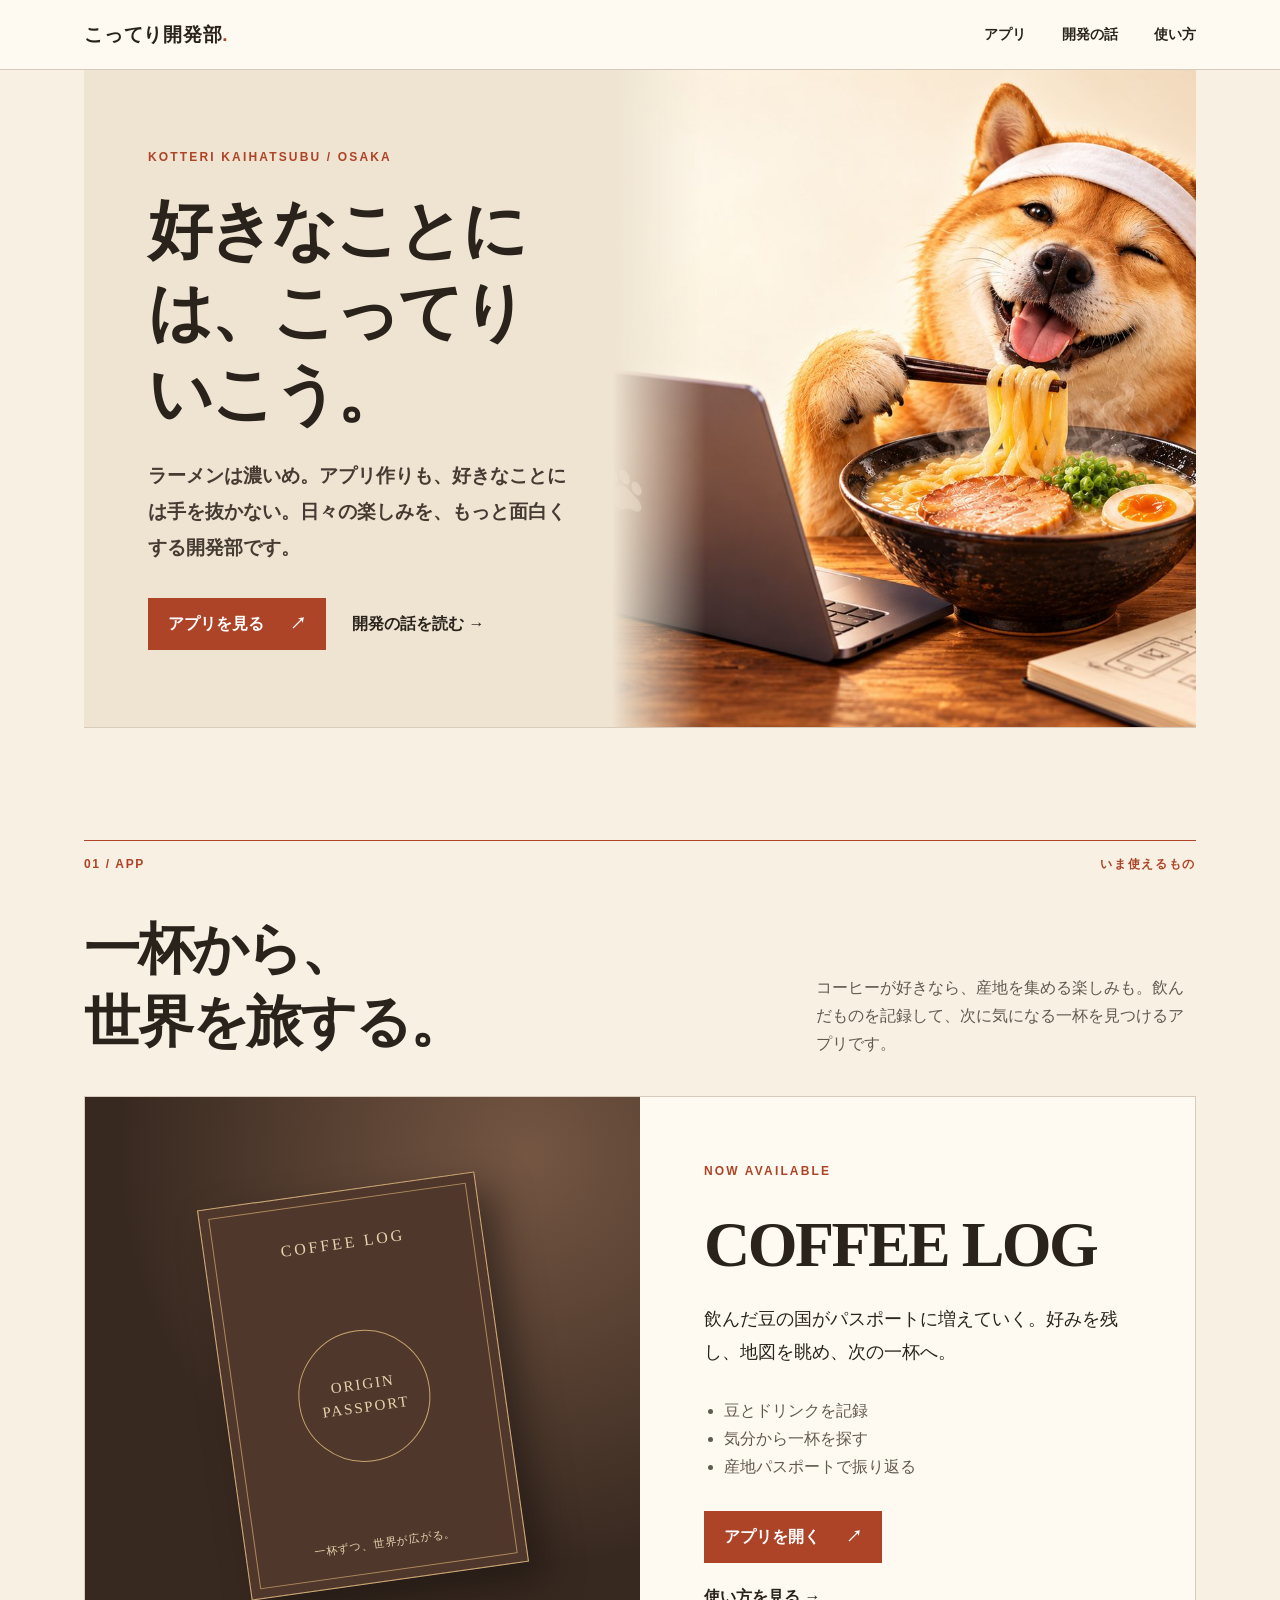
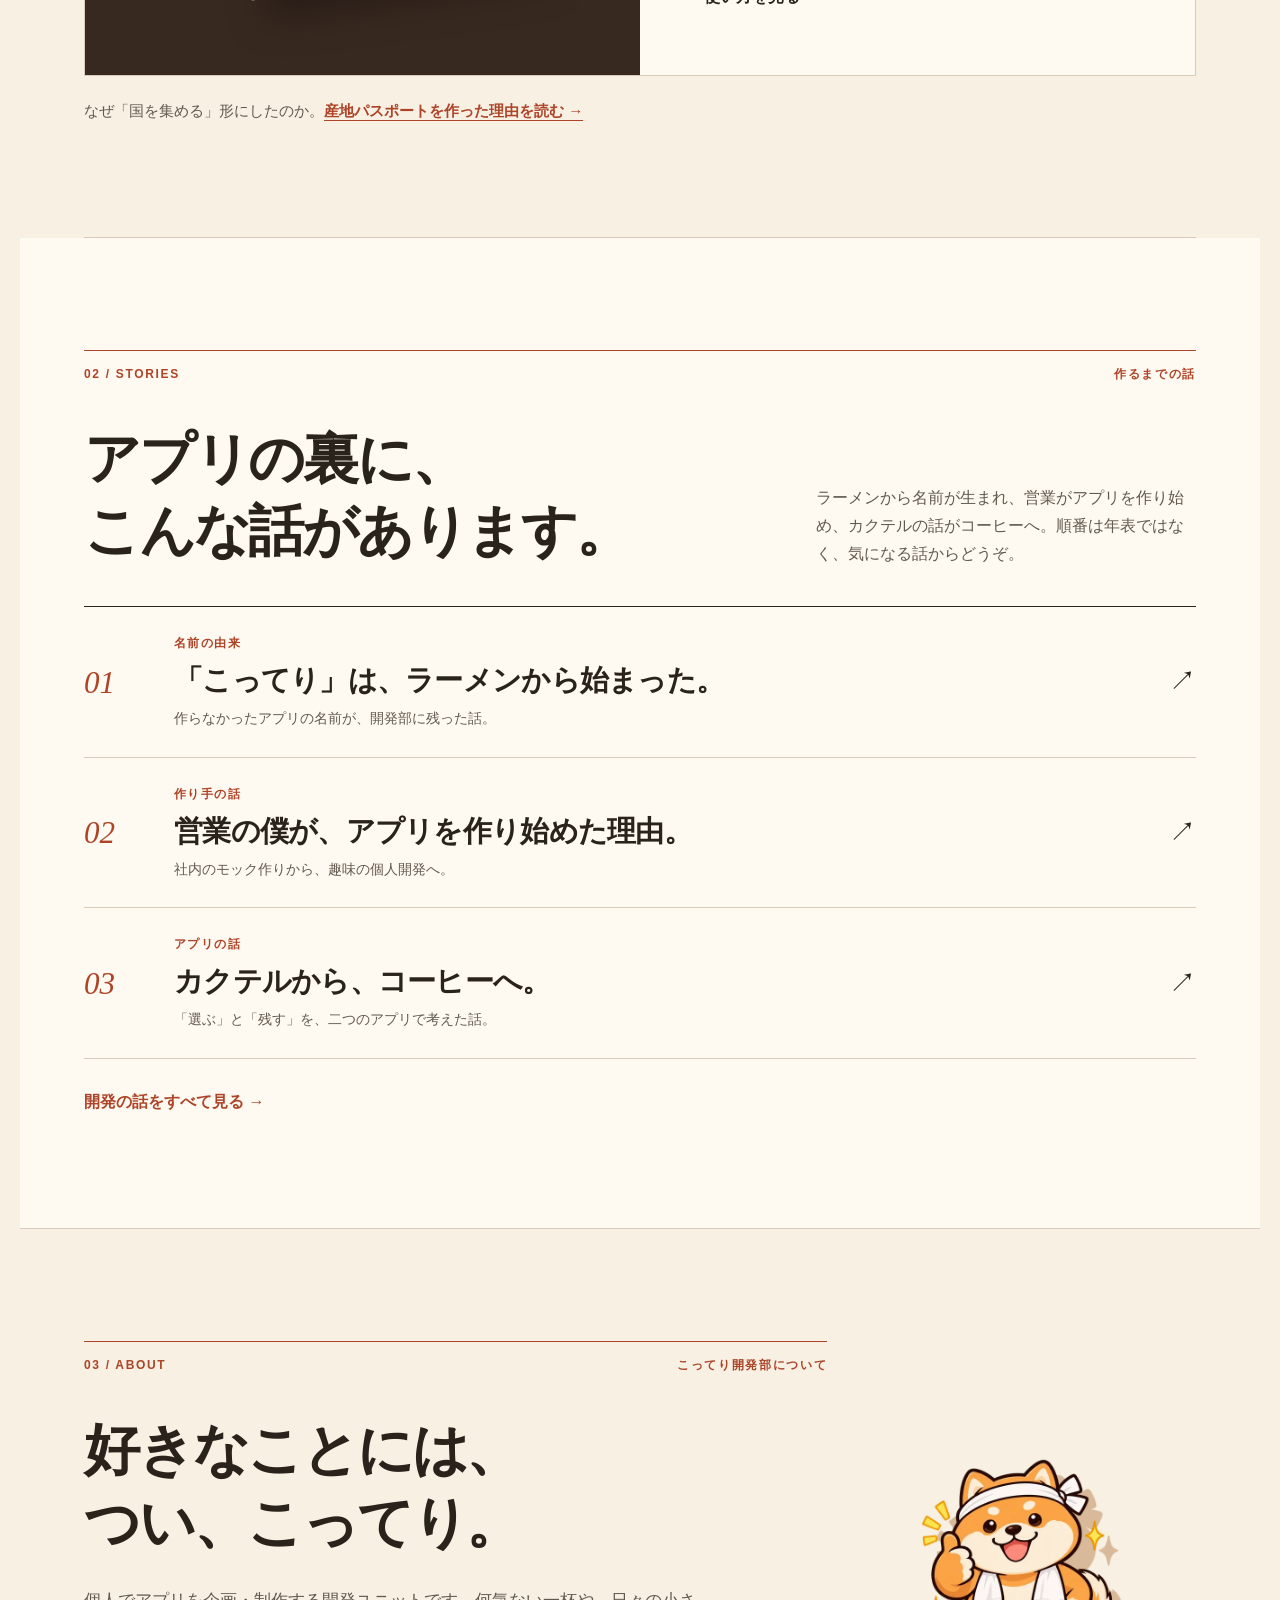
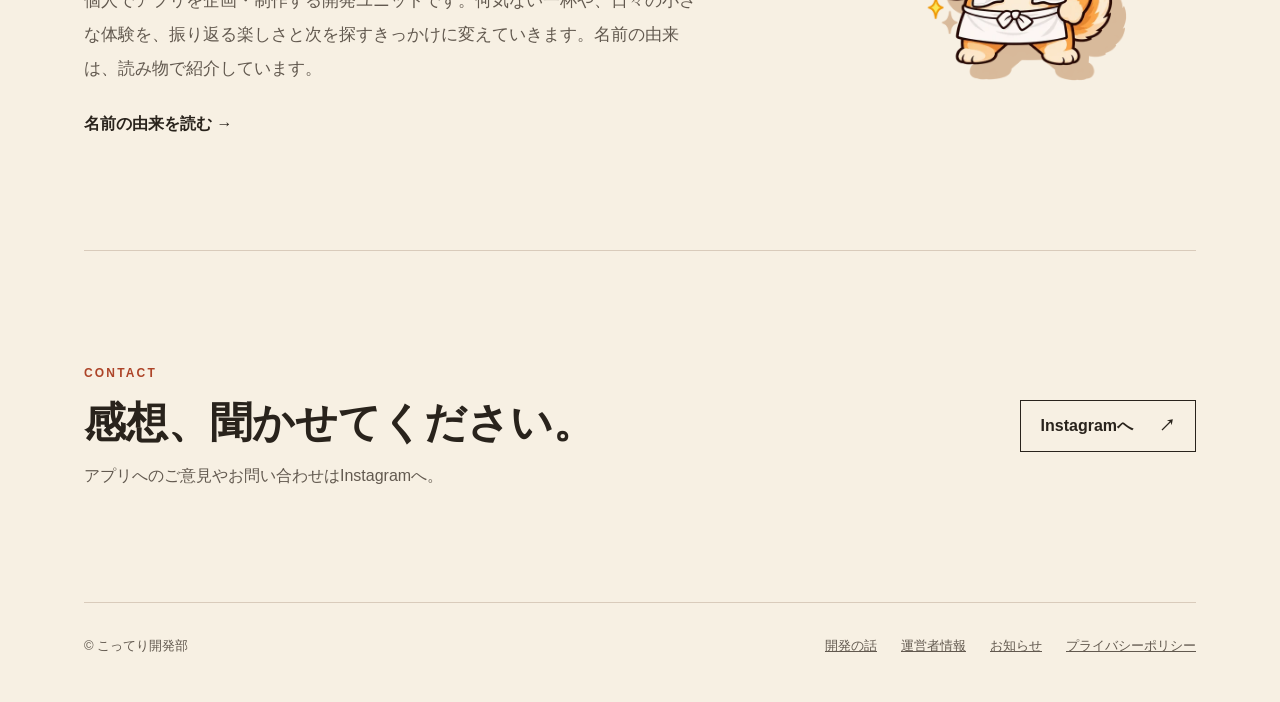
==== commit e113c48b: "Add files via upload" ====
--- a/index.html
+++ b/index.html
@@ -12,7 +12,7 @@
 <body>
 <header><div class="header-inner"><a class="wordmark" href="/">こってり開発部<span class="wordmark-dot">.</span></a><nav aria-label="主なリンク"><a href="/#apps">アプリ</a><a href="/stories.html">開発の話</a><a href="/coffee-log-guide.html">使い方</a></nav></div></header>
 <main>
-<section class="hero" aria-labelledby="hero-title"><div class="hero-copy"><p class="eyebrow">KOTTERI KAIHATSUBU / OSAKA</p><h1 id="hero-title">好きなことには、<br>こってりいこう。</h1><p class="hero-lead">ラーメンは濃いめ。アプリ作りも、好きなことには手を抜かない。日々の楽しみを、もっと面白くする開発部です。</p><div class="hero-actions"><a class="button button-primary" href="#apps">アプリを見る <span aria-hidden="true">↗</span></a><a class="text-link" href="/stories.html">開発の話を読む <span aria-hidden="true">→</span></a></div></div><img class="hero-photo" src="/hero-shiba-ramen.jpg" width="1448" height="1086" alt="ラーメンとパソコンを前にした柴犬" fetchpriority="high" decoding="async"></section>
+<section class="hero" aria-labelledby="hero-title"><div class="hero-copy"><p class="eyebrow">KOTTERI KAIHATSUBU / OSAKA</p><h1 id="hero-title">好きなことには、こってりいこう。</h1><p class="hero-lead">ラーメンは濃いめ。アプリ作りも、好きなことには手を抜かない。日々の楽しみを、もっと面白くする開発部です。</p><div class="hero-actions"><a class="button button-primary" href="#apps">アプリを見る <span aria-hidden="true">↗</span></a><a class="text-link" href="/stories.html">開発の話を読む <span aria-hidden="true">→</span></a></div></div><img class="hero-photo" src="/hero-shiba-ramen.jpg" width="1448" height="1086" alt="ラーメンとパソコンを前にした柴犬" fetchpriority="high" decoding="async"></section>
 <section class="app-section" id="apps"><div class="section-kicker"><span>01 / APP</span><span>いま使えるもの</span></div><div class="section-title"><h2>一杯から、<br>世界を旅する。</h2><p>コーヒーが好きなら、産地を集める楽しみも。飲んだものを記録して、次に気になる一杯を見つけるアプリです。</p></div><article class="app-feature"><div class="app-visual" aria-label="COFFEE LOGの産地パスポートをイメージしたビジュアル"><div class="passport-cover"><span class="passport-top">COFFEE LOG</span><div class="passport-emblem" aria-hidden="true">ORIGIN<br>PASSPORT</div><span class="passport-bottom">一杯ずつ、世界が広がる。</span></div></div><div class="app-info"><p class="eyebrow">NOW AVAILABLE</p><h3>COFFEE LOG</h3><p>飲んだ豆の国がパスポートに増えていく。好みを残し、地図を眺め、次の一杯へ。</p><ul><li>豆とドリンクを記録</li><li>気分から一杯を探す</li><li>産地パスポートで振り返る</li></ul><a class="button button-primary" href="https://coffee.kotteri-apps.com/">アプリを開く <span aria-hidden="true">↗</span></a><a class="text-link" href="/coffee-log-guide.html">使い方を見る <span aria-hidden="true">→</span></a></div></article><p class="app-footnote">なぜ「国を集める」形にしたのか。<a href="/passport.html">産地パスポートを作った理由を読む →</a></p></section>
 <section class="stories-section" id="stories"><div class="section-kicker"><span>02 / STORIES</span><span>作るまでの話</span></div><div class="section-title"><h2>アプリの裏に、<br>こんな話があります。</h2><p>ラーメンから名前が生まれ、営業がアプリを作り始め、カクテルの話がコーヒーへ。順番は年表ではなく、気になる話からどうぞ。</p></div><div class="story-list"><a class="story-item" href="/about-kotteri.html"><span class="story-num">01</span><span class="story-copy"><span class="story-type">名前の由来</span><strong>「こってり」は、ラーメンから始まった。</strong><span>作らなかったアプリの名前が、開発部に残った話。</span></span><span class="story-arrow" aria-hidden="true">↗</span></a><a class="story-item" href="/story-start.html"><span class="story-num">02</span><span class="story-copy"><span class="story-type">作り手の話</span><strong>営業の僕が、アプリを作り始めた理由。</strong><span>社内のモック作りから、趣味の個人開発へ。</span></span><span class="story-arrow" aria-hidden="true">↗</span></a><a class="story-item" href="/bar-to-coffee.html"><span class="story-num">03</span><span class="story-copy"><span class="story-type">アプリの話</span><strong>カクテルから、コーヒーへ。</strong><span>「選ぶ」と「残す」を、二つのアプリで考えた話。</span></span><span class="story-arrow" aria-hidden="true">↗</span></a></div><a class="more-link" href="/stories.html">開発の話をすべて見る <span aria-hidden="true">→</span></a></section>
 <section class="about" id="about"><div class="about-copy"><div class="section-kicker"><span>03 / ABOUT</span><span>こってり開発部について</span></div><h2>好きなことには、<br>つい、こってり。</h2><p>個人でアプリを企画・制作する開発ユニットです。何気ない一杯や、日々の小さな体験を、振り返る楽しさと次を探すきっかけに変えていきます。名前の由来は、読み物で紹介しています。</p><a class="text-link" href="/about-kotteri.html">名前の由来を読む <span aria-hidden="true">→</span></a></div><div class="about-art"><picture><source type="image/webp" srcset="/thumbs-up-dog-600.webp"><img src="/thumbs-up-dog-600.png" alt="親指を立てるデフォルメされた柴犬" width="600" height="600" loading="lazy" decoding="async"></picture></div></section>
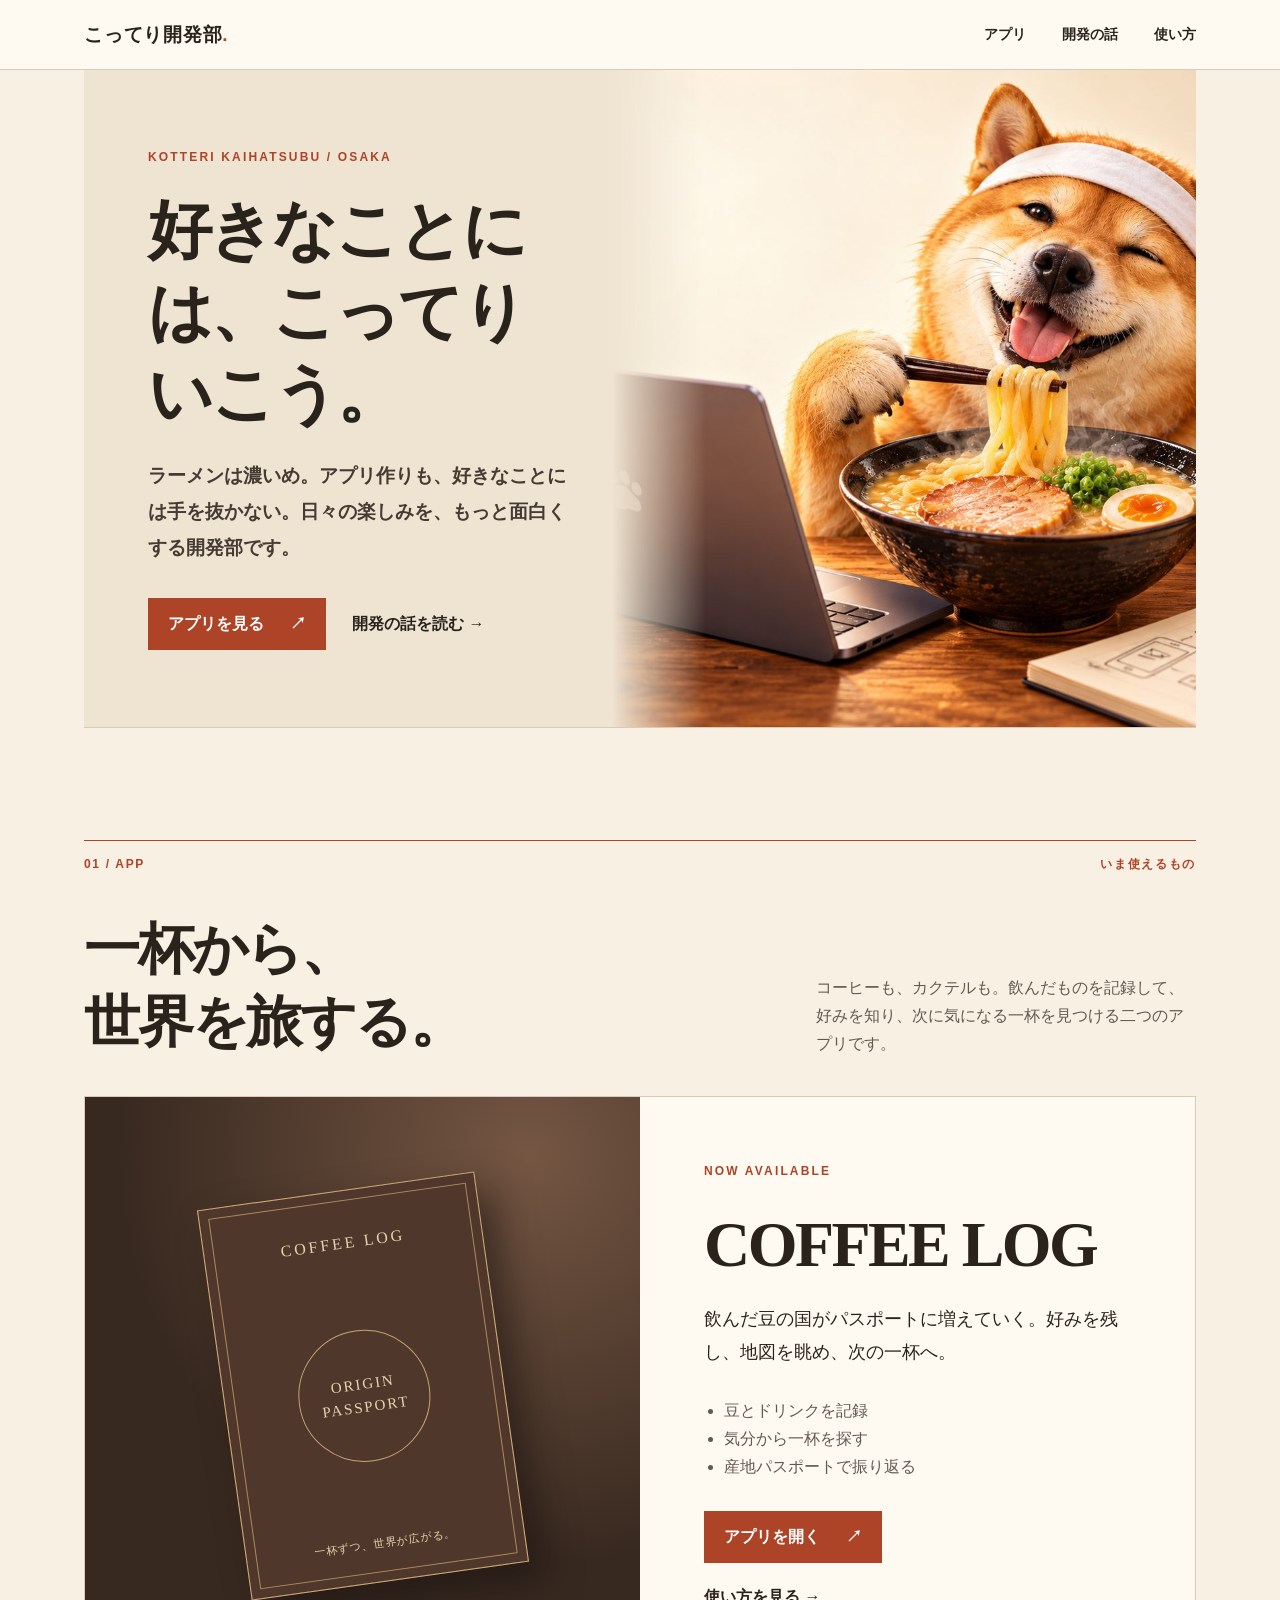
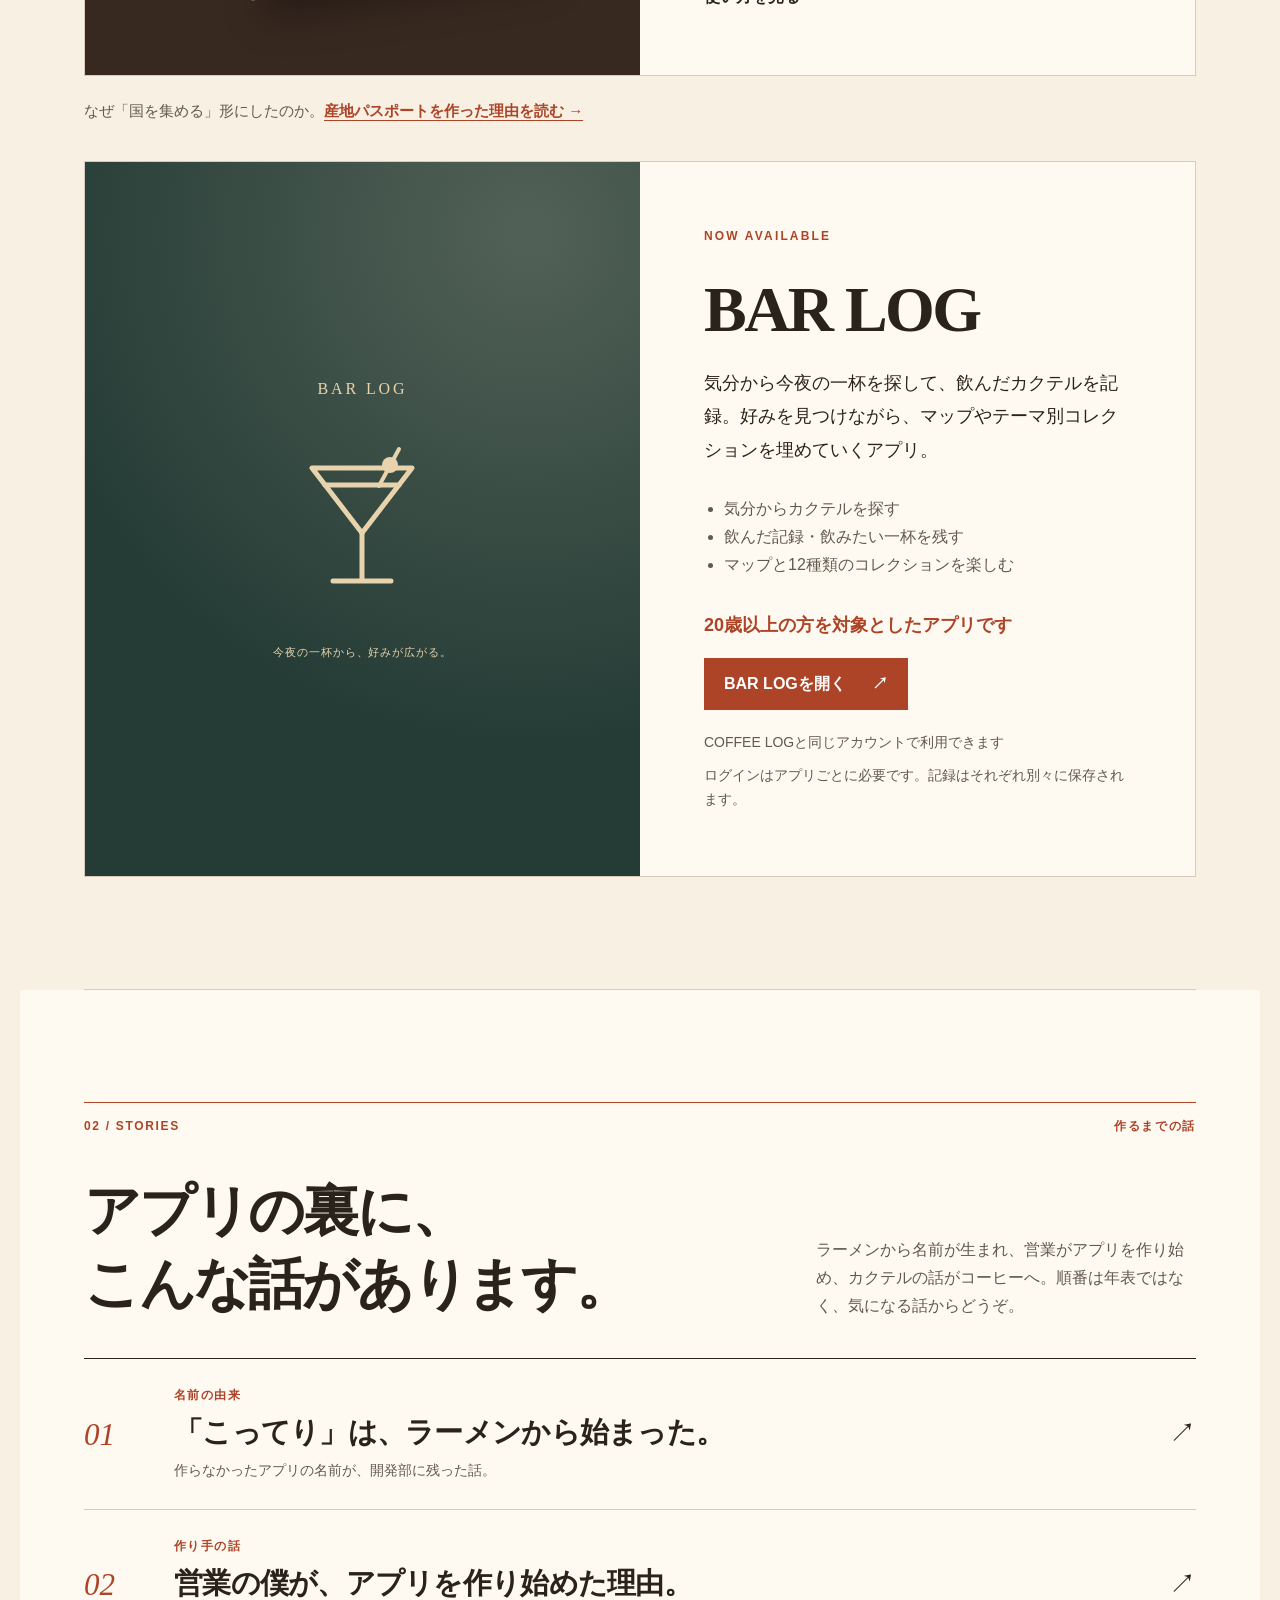
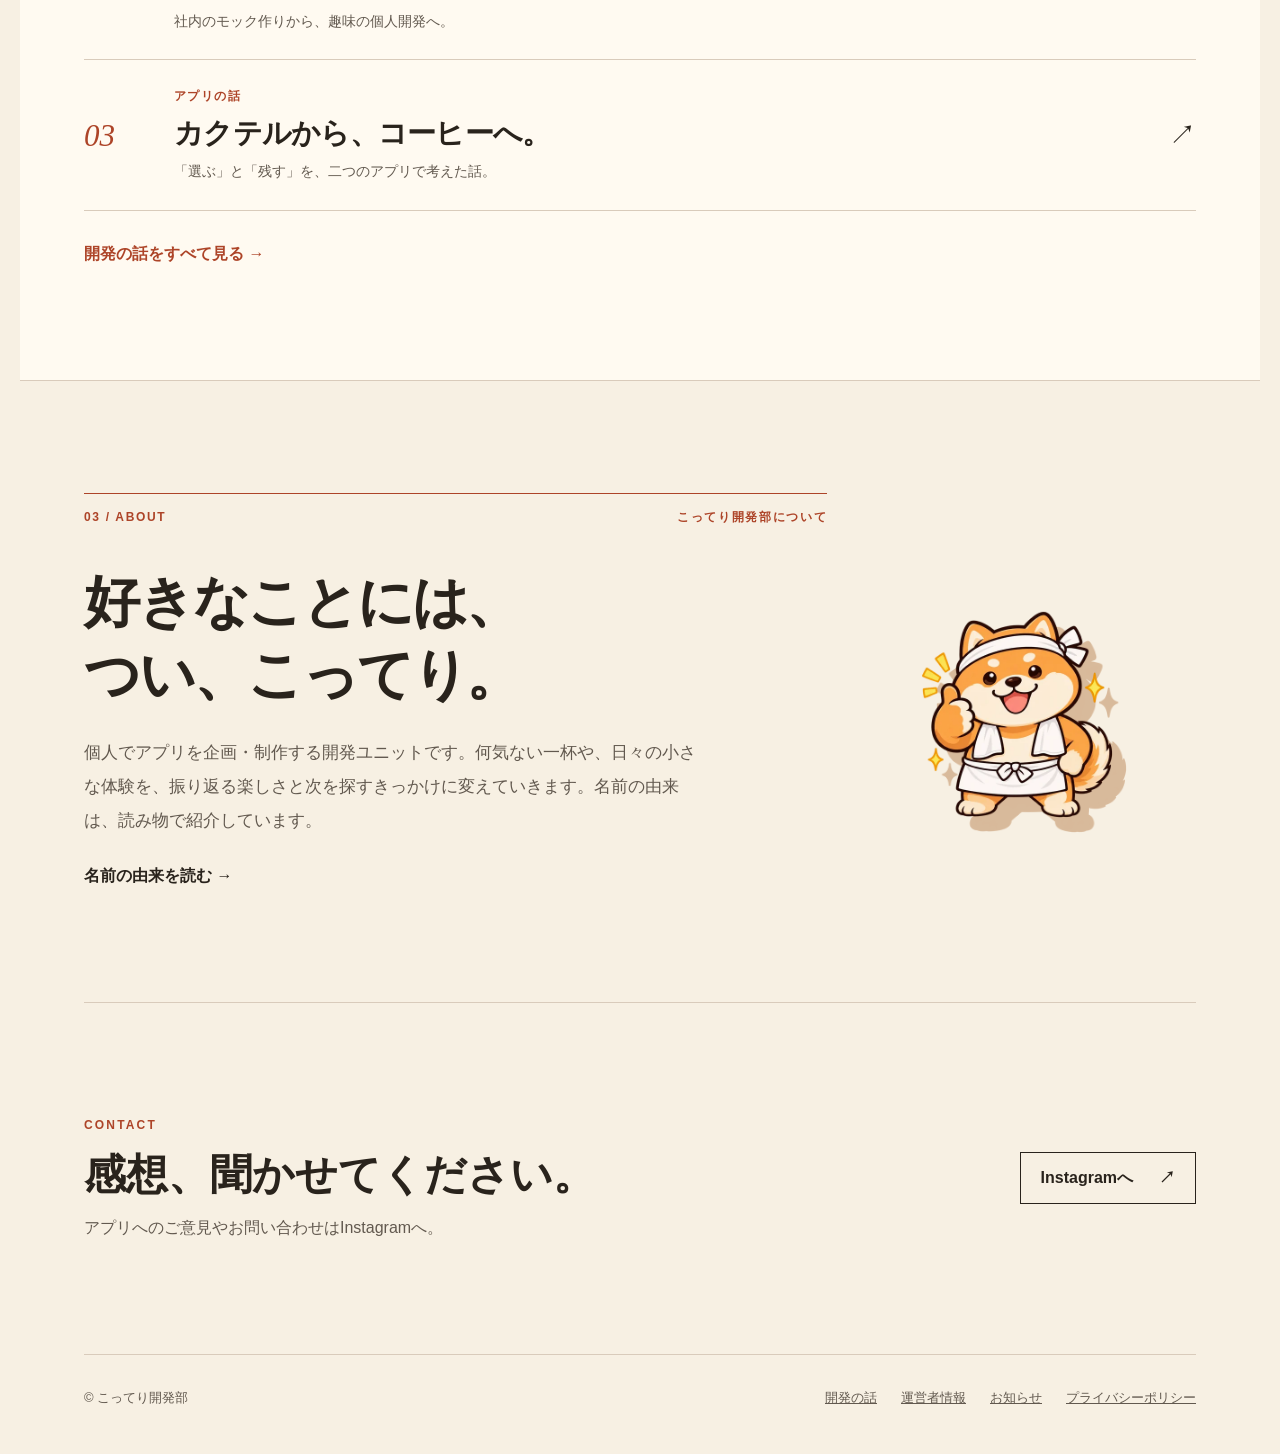
==== commit 7456631d: "ホームに公開済みBAR LOGの紹介と正式URLを追加 正式URL、カクテルグラスSVG、20歳以上の注意書きとアカウント案内を追加。375px幅で説明文・48px高のボタンの表示を確認。" ====
--- a/index.html
+++ b/index.html
@@ -1,22 +1,30 @@
 <!doctype html>
-<html lang="ja">
-<head>
+<html lang="ja"><head>
 <meta charset="utf-8"><meta name="viewport" content="width=device-width, initial-scale=1">
 <meta name="google-adsense-account" content="ca-pub-4960959858706803">
-<meta name="description" content="こってり開発部は、個人で開発しているソフトウェア開発ユニットです。コーヒーの産地を記録して集める「COFFEE LOG」を公開しています。">
+<meta name="description" content="こってり開発部は、個人で開発しているソフトウェア開発ユニットです。コーヒーの産地を集める「COFFEE LOG」と、カクテルを探して記録する「BAR LOG」を公開しています。">
 <meta name="theme-color" content="#f7f0e3"><link rel="canonical" href="https://kotteri-apps.com/">
 <link rel="icon" href="/favicon.svg" type="image/svg+xml"><link rel="icon" href="/favicon.ico" sizes="any"><link rel="apple-touch-icon" href="/apple-touch-icon.png">
-<meta property="og:type" content="website"><meta property="og:site_name" content="こってり開発部"><meta property="og:title" content="こってり開発部"><meta property="og:description" content="こってり開発部は、個人で開発しているソフトウェア開発ユニットです。コーヒーの産地を記録して集める「COFFEE LOG」を公開しています。"><meta property="og:image" content="https://kotteri-apps.com/og.jpg"><meta property="og:url" content="https://kotteri-apps.com/"><meta name="twitter:card" content="summary_large_image">
+<meta property="og:type" content="website"><meta property="og:site_name" content="こってり開発部"><meta property="og:title" content="こってり開発部"><meta property="og:description" content="こってり開発部は、個人で開発しているソフトウェア開発ユニットです。コーヒーの産地を集める「COFFEE LOG」と、カクテルを探して記録する「BAR LOG」を公開しています。"><meta property="og:image" content="https://kotteri-apps.com/og.jpg"><meta property="og:url" content="https://kotteri-apps.com/"><meta name="twitter:card" content="summary_large_image">
 <title>こってり開発部 | 日々の楽しみを、続けたくなる形に。</title><link rel="stylesheet" href="/site.css">
+<style>
+.bar-feature{margin-top:36px}.bar-visual{background:radial-gradient(circle at 80% 10%,#526157,#253c36 65%);color:#e8d3ad}.bar-mark{display:flex;flex-direction:column;align-items:center;gap:30px;text-align:center}.bar-mark svg{width:160px;height:180px}.app-info .bar-age{font-size:14px;font-weight:700;color:var(--rust);margin:0 0 16px}.bar-account{font-size:14px;color:var(--muted);margin-top:20px}.bar-account p{margin:0 0 8px}.bar-account p:last-child{margin-bottom:0}.bar-feature .app-info{min-width:0}
+@media(max-width:540px){.bar-feature .button{width:100%;gap:16px}.bar-visual{min-height:300px}.bar-mark{gap:20px}}
+</style>
 </head>
 <body>
 <header><div class="header-inner"><a class="wordmark" href="/">こってり開発部<span class="wordmark-dot">.</span></a><nav aria-label="主なリンク"><a href="/#apps">アプリ</a><a href="/stories.html">開発の話</a><a href="/coffee-log-guide.html">使い方</a></nav></div></header>
 <main>
 <section class="hero" aria-labelledby="hero-title"><div class="hero-copy"><p class="eyebrow">KOTTERI KAIHATSUBU / OSAKA</p><h1 id="hero-title">好きなことには、こってりいこう。</h1><p class="hero-lead">ラーメンは濃いめ。アプリ作りも、好きなことには手を抜かない。日々の楽しみを、もっと面白くする開発部です。</p><div class="hero-actions"><a class="button button-primary" href="#apps">アプリを見る <span aria-hidden="true">↗</span></a><a class="text-link" href="/stories.html">開発の話を読む <span aria-hidden="true">→</span></a></div></div><img class="hero-photo" src="/hero-shiba-ramen.jpg" width="1448" height="1086" alt="ラーメンとパソコンを前にした柴犬" fetchpriority="high" decoding="async"></section>
-<section class="app-section" id="apps"><div class="section-kicker"><span>01 / APP</span><span>いま使えるもの</span></div><div class="section-title"><h2>一杯から、<br>世界を旅する。</h2><p>コーヒーが好きなら、産地を集める楽しみも。飲んだものを記録して、次に気になる一杯を見つけるアプリです。</p></div><article class="app-feature"><div class="app-visual" aria-label="COFFEE LOGの産地パスポートをイメージしたビジュアル"><div class="passport-cover"><span class="passport-top">COFFEE LOG</span><div class="passport-emblem" aria-hidden="true">ORIGIN<br>PASSPORT</div><span class="passport-bottom">一杯ずつ、世界が広がる。</span></div></div><div class="app-info"><p class="eyebrow">NOW AVAILABLE</p><h3>COFFEE LOG</h3><p>飲んだ豆の国がパスポートに増えていく。好みを残し、地図を眺め、次の一杯へ。</p><ul><li>豆とドリンクを記録</li><li>気分から一杯を探す</li><li>産地パスポートで振り返る</li></ul><a class="button button-primary" href="https://coffee.kotteri-apps.com/">アプリを開く <span aria-hidden="true">↗</span></a><a class="text-link" href="/coffee-log-guide.html">使い方を見る <span aria-hidden="true">→</span></a></div></article><p class="app-footnote">なぜ「国を集める」形にしたのか。<a href="/passport.html">産地パスポートを作った理由を読む →</a></p></section>
+<section class="app-section" id="apps"><div class="section-kicker"><span>01 / APP</span><span>いま使えるもの</span></div><div class="section-title"><h2>一杯から、<br>世界を旅する。</h2><p>コーヒーも、カクテルも。飲んだものを記録して、好みを知り、次に気になる一杯を見つける二つのアプリです。</p></div><article class="app-feature"><div class="app-visual" aria-label="COFFEE LOGの産地パスポートをイメージしたビジュアル"><div class="passport-cover"><span class="passport-top">COFFEE LOG</span><div class="passport-emblem" aria-hidden="true">ORIGIN<br>PASSPORT</div><span class="passport-bottom">一杯ずつ、世界が広がる。</span></div></div><div class="app-info"><p class="eyebrow">NOW AVAILABLE</p><h3>COFFEE LOG</h3><p>飲んだ豆の国がパスポートに増えていく。好みを残し、地図を眺め、次の一杯へ。</p><ul><li>豆とドリンクを記録</li><li>気分から一杯を探す</li><li>産地パスポートで振り返る</li></ul><a class="button button-primary" href="https://coffee.kotteri-apps.com/">アプリを開く <span aria-hidden="true">↗</span></a><a class="text-link" href="/coffee-log-guide.html">使い方を見る <span aria-hidden="true">→</span></a></div></article><p class="app-footnote">なぜ「国を集める」形にしたのか。<a href="/passport.html">産地パスポートを作った理由を読む →</a></p>
+<article class="app-feature bar-feature" aria-labelledby="bar-log-title">
+<div class="app-visual bar-visual" aria-hidden="true"><div class="bar-mark"><span class="passport-top">BAR LOG</span><svg viewBox="0 0 160 180" width="160" height="180" fill="none" xmlns="http://www.w3.org/2000/svg"><path d="M30 35h100L80 100 30 35Z" stroke="currentColor" stroke-width="5" stroke-linejoin="round"></path><path d="M80 100v48m-29 0h58M43 52h74" stroke="currentColor" stroke-width="5" stroke-linecap="round"></path><path d="m97 53 20-37" stroke="currentColor" stroke-width="4" stroke-linecap="round"></path><circle cx="108" cy="32" r="8" fill="currentColor"></circle></svg><span class="passport-bottom">今夜の一杯から、好みが広がる。</span></div></div>
+<div class="app-info"><p class="eyebrow">NOW AVAILABLE</p><h3 id="bar-log-title">BAR LOG</h3><p>気分から今夜の一杯を探して、飲んだカクテルを記録。好みを見つけながら、マップやテーマ別コレクションを埋めていくアプリ。</p><ul><li>気分からカクテルを探す</li><li>飲んだ記録・飲みたい一杯を残す</li><li>マップと12種類のコレクションを楽しむ</li></ul><p class="bar-age">20歳以上の方を対象としたアプリです</p><a class="button button-primary" href="https://bar.kotteri-apps.com/">BAR LOGを開く <span aria-hidden="true">↗</span></a><div class="bar-account"><p>COFFEE LOGと同じアカウントで利用できます</p><p>ログインはアプリごとに必要です。記録はそれぞれ別々に保存されます。</p></div></div></article></section>
 <section class="stories-section" id="stories"><div class="section-kicker"><span>02 / STORIES</span><span>作るまでの話</span></div><div class="section-title"><h2>アプリの裏に、<br>こんな話があります。</h2><p>ラーメンから名前が生まれ、営業がアプリを作り始め、カクテルの話がコーヒーへ。順番は年表ではなく、気になる話からどうぞ。</p></div><div class="story-list"><a class="story-item" href="/about-kotteri.html"><span class="story-num">01</span><span class="story-copy"><span class="story-type">名前の由来</span><strong>「こってり」は、ラーメンから始まった。</strong><span>作らなかったアプリの名前が、開発部に残った話。</span></span><span class="story-arrow" aria-hidden="true">↗</span></a><a class="story-item" href="/story-start.html"><span class="story-num">02</span><span class="story-copy"><span class="story-type">作り手の話</span><strong>営業の僕が、アプリを作り始めた理由。</strong><span>社内のモック作りから、趣味の個人開発へ。</span></span><span class="story-arrow" aria-hidden="true">↗</span></a><a class="story-item" href="/bar-to-coffee.html"><span class="story-num">03</span><span class="story-copy"><span class="story-type">アプリの話</span><strong>カクテルから、コーヒーへ。</strong><span>「選ぶ」と「残す」を、二つのアプリで考えた話。</span></span><span class="story-arrow" aria-hidden="true">↗</span></a></div><a class="more-link" href="/stories.html">開発の話をすべて見る <span aria-hidden="true">→</span></a></section>
 <section class="about" id="about"><div class="about-copy"><div class="section-kicker"><span>03 / ABOUT</span><span>こってり開発部について</span></div><h2>好きなことには、<br>つい、こってり。</h2><p>個人でアプリを企画・制作する開発ユニットです。何気ない一杯や、日々の小さな体験を、振り返る楽しさと次を探すきっかけに変えていきます。名前の由来は、読み物で紹介しています。</p><a class="text-link" href="/about-kotteri.html">名前の由来を読む <span aria-hidden="true">→</span></a></div><div class="about-art"><picture><source type="image/webp" srcset="/thumbs-up-dog-600.webp"><img src="/thumbs-up-dog-600.png" alt="親指を立てるデフォルメされた柴犬" width="600" height="600" loading="lazy" decoding="async"></picture></div></section>
 <section class="contact"><div><p class="eyebrow">CONTACT</p><h2>感想、聞かせてください。</h2><p>アプリへのご意見やお問い合わせはInstagramへ。</p></div><a class="button button-outline" href="https://www.instagram.com/kotteri_kaihatsubu/" target="_blank" rel="noopener noreferrer">Instagramへ <span aria-hidden="true">↗</span></a></section>
 </main>
 <footer><span>© こってり開発部</span><div><a href="/stories.html">開発の話</a><a href="/operator.html">運営者情報</a><a href="/updates.html">お知らせ</a><a href="/privacy.html">プライバシーポリシー</a></div></footer>
-</body></html>
+
+
+</body><div id="codex-browser-sidebar-comments-root" style="position: fixed; inset: 0px; pointer-events: none; z-index: 2147483647;"></div></html>
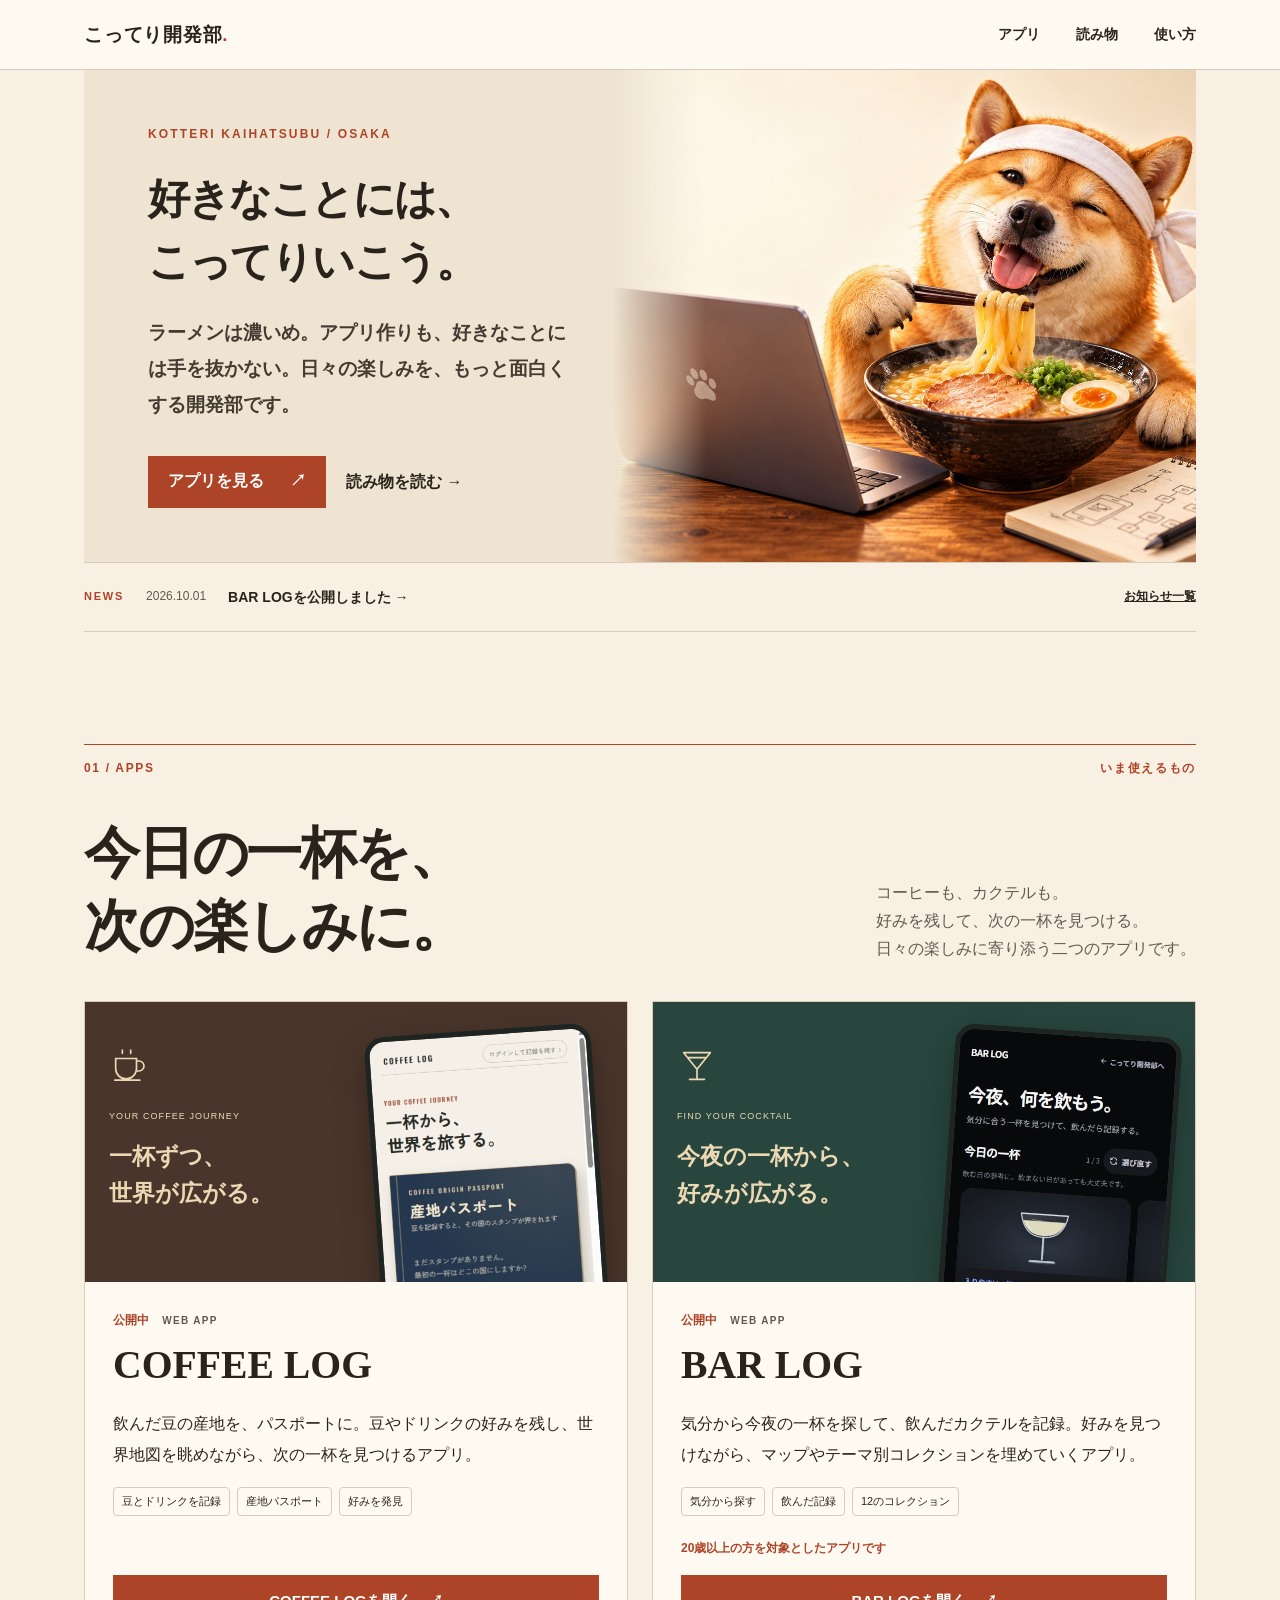
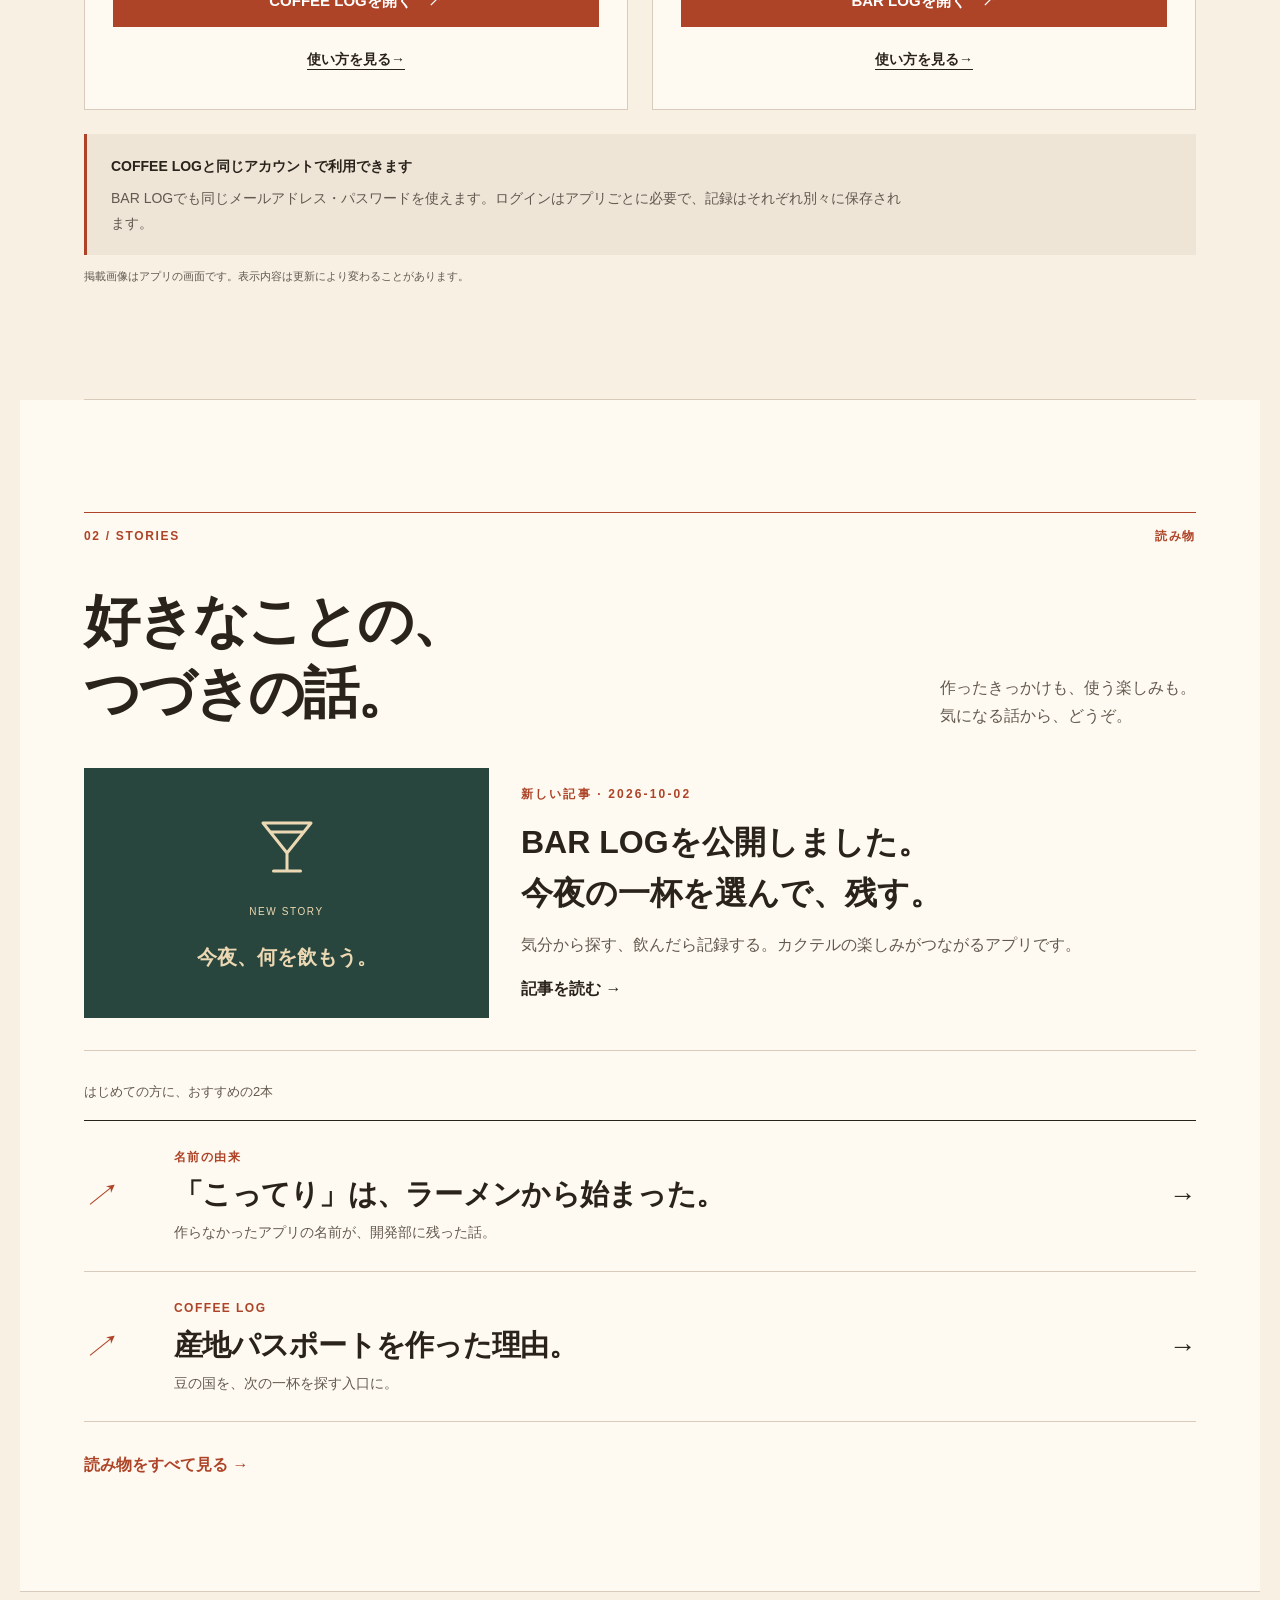
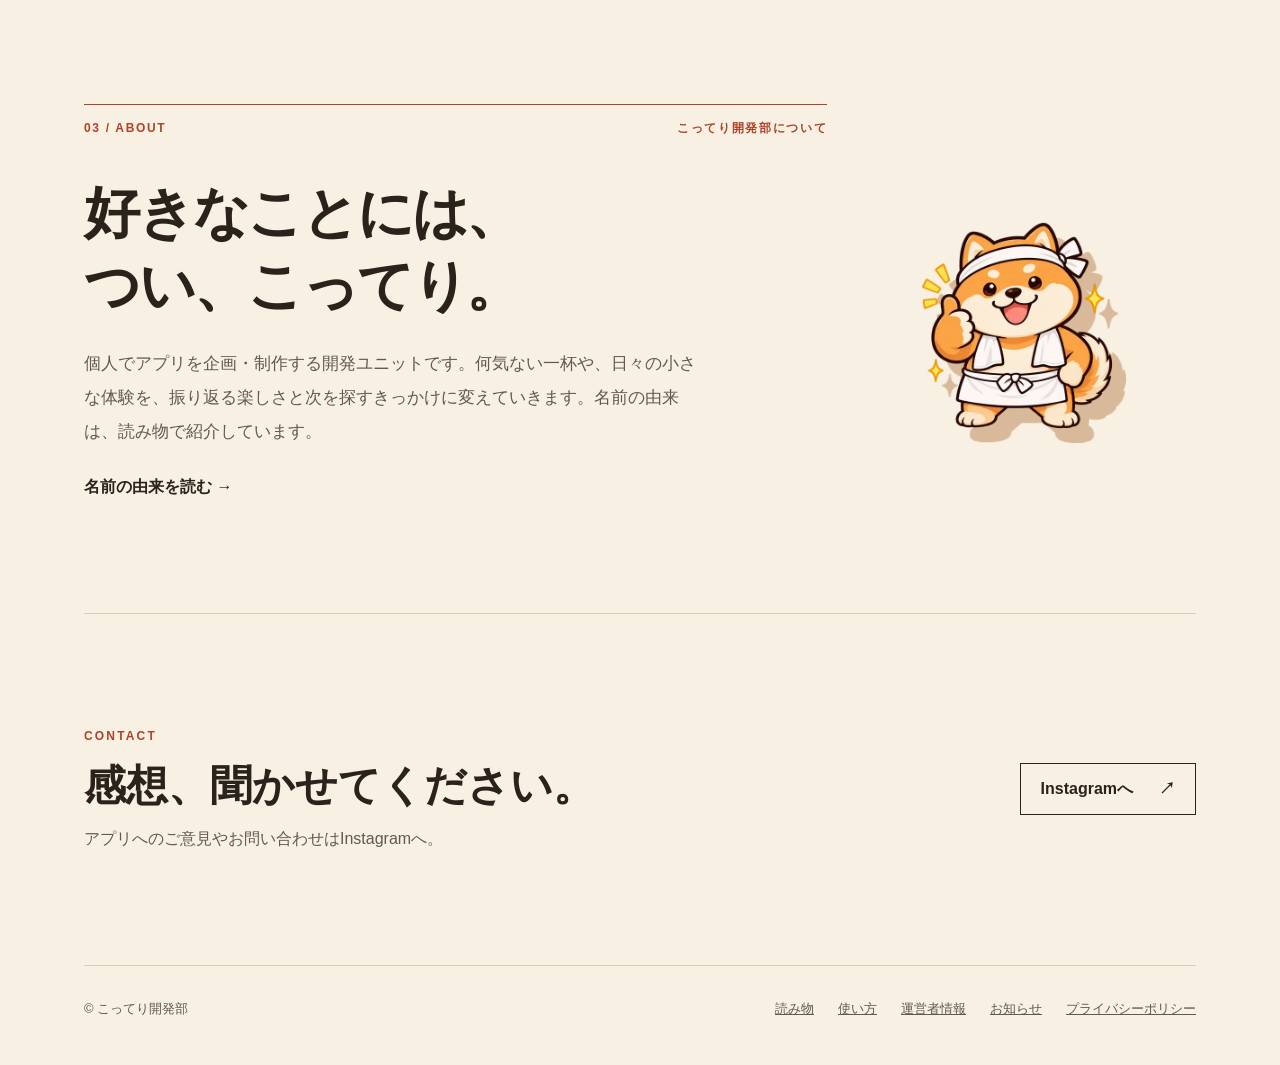
==== commit 1b44c819: "ホーム刷新とBAR LOGの記事・使い方ガイドを追加 アプリカードをPC横並び・スマホ縦並びに整理し、実画面画像を追加。新着記事・おすすめ記事・両アプリの使い方一覧・公開のお知らせを整備。記事データと" ====
--- a/index.html
+++ b/index.html
@@ -7,24 +7,20 @@
 <link rel="icon" href="/favicon.svg" type="image/svg+xml"><link rel="icon" href="/favicon.ico" sizes="any"><link rel="apple-touch-icon" href="/apple-touch-icon.png">
 <meta property="og:type" content="website"><meta property="og:site_name" content="こってり開発部"><meta property="og:title" content="こってり開発部"><meta property="og:description" content="こってり開発部は、個人で開発しているソフトウェア開発ユニットです。コーヒーの産地を集める「COFFEE LOG」と、カクテルを探して記録する「BAR LOG」を公開しています。"><meta property="og:image" content="https://kotteri-apps.com/og.jpg"><meta property="og:url" content="https://kotteri-apps.com/"><meta name="twitter:card" content="summary_large_image">
 <title>こってり開発部 | 日々の楽しみを、続けたくなる形に。</title><link rel="stylesheet" href="/site.css">
-<style>
-.bar-feature{margin-top:36px}.bar-visual{background:radial-gradient(circle at 80% 10%,#526157,#253c36 65%);color:#e8d3ad}.bar-mark{display:flex;flex-direction:column;align-items:center;gap:30px;text-align:center}.bar-mark svg{width:160px;height:180px}.app-info .bar-age{font-size:14px;font-weight:700;color:var(--rust);margin:0 0 16px}.bar-account{font-size:14px;color:var(--muted);margin-top:20px}.bar-account p{margin:0 0 8px}.bar-account p:last-child{margin-bottom:0}.bar-feature .app-info{min-width:0}
-@media(max-width:540px){.bar-feature .button{width:100%;gap:16px}.bar-visual{min-height:300px}.bar-mark{gap:20px}}
-</style>
+
+<link rel="stylesheet" href="/refresh.css">
 </head>
 <body>
-<header><div class="header-inner"><a class="wordmark" href="/">こってり開発部<span class="wordmark-dot">.</span></a><nav aria-label="主なリンク"><a href="/#apps">アプリ</a><a href="/stories.html">開発の話</a><a href="/coffee-log-guide.html">使い方</a></nav></div></header>
+<header><div class="header-inner"><a class="wordmark" href="/">こってり開発部<span class="wordmark-dot">.</span></a><nav aria-label="主なリンク"><a href="/#apps">アプリ</a><a href="/stories.html">読み物</a><a href="/guides.html">使い方</a></nav></div></header>
 <main>
-<section class="hero" aria-labelledby="hero-title"><div class="hero-copy"><p class="eyebrow">KOTTERI KAIHATSUBU / OSAKA</p><h1 id="hero-title">好きなことには、こってりいこう。</h1><p class="hero-lead">ラーメンは濃いめ。アプリ作りも、好きなことには手を抜かない。日々の楽しみを、もっと面白くする開発部です。</p><div class="hero-actions"><a class="button button-primary" href="#apps">アプリを見る <span aria-hidden="true">↗</span></a><a class="text-link" href="/stories.html">開発の話を読む <span aria-hidden="true">→</span></a></div></div><img class="hero-photo" src="/hero-shiba-ramen.jpg" width="1448" height="1086" alt="ラーメンとパソコンを前にした柴犬" fetchpriority="high" decoding="async"></section>
-<section class="app-section" id="apps"><div class="section-kicker"><span>01 / APP</span><span>いま使えるもの</span></div><div class="section-title"><h2>一杯から、<br>世界を旅する。</h2><p>コーヒーも、カクテルも。飲んだものを記録して、好みを知り、次に気になる一杯を見つける二つのアプリです。</p></div><article class="app-feature"><div class="app-visual" aria-label="COFFEE LOGの産地パスポートをイメージしたビジュアル"><div class="passport-cover"><span class="passport-top">COFFEE LOG</span><div class="passport-emblem" aria-hidden="true">ORIGIN<br>PASSPORT</div><span class="passport-bottom">一杯ずつ、世界が広がる。</span></div></div><div class="app-info"><p class="eyebrow">NOW AVAILABLE</p><h3>COFFEE LOG</h3><p>飲んだ豆の国がパスポートに増えていく。好みを残し、地図を眺め、次の一杯へ。</p><ul><li>豆とドリンクを記録</li><li>気分から一杯を探す</li><li>産地パスポートで振り返る</li></ul><a class="button button-primary" href="https://coffee.kotteri-apps.com/">アプリを開く <span aria-hidden="true">↗</span></a><a class="text-link" href="/coffee-log-guide.html">使い方を見る <span aria-hidden="true">→</span></a></div></article><p class="app-footnote">なぜ「国を集める」形にしたのか。<a href="/passport.html">産地パスポートを作った理由を読む →</a></p>
-<article class="app-feature bar-feature" aria-labelledby="bar-log-title">
-<div class="app-visual bar-visual" aria-hidden="true"><div class="bar-mark"><span class="passport-top">BAR LOG</span><svg viewBox="0 0 160 180" width="160" height="180" fill="none" xmlns="http://www.w3.org/2000/svg"><path d="M30 35h100L80 100 30 35Z" stroke="currentColor" stroke-width="5" stroke-linejoin="round"></path><path d="M80 100v48m-29 0h58M43 52h74" stroke="currentColor" stroke-width="5" stroke-linecap="round"></path><path d="m97 53 20-37" stroke="currentColor" stroke-width="4" stroke-linecap="round"></path><circle cx="108" cy="32" r="8" fill="currentColor"></circle></svg><span class="passport-bottom">今夜の一杯から、好みが広がる。</span></div></div>
-<div class="app-info"><p class="eyebrow">NOW AVAILABLE</p><h3 id="bar-log-title">BAR LOG</h3><p>気分から今夜の一杯を探して、飲んだカクテルを記録。好みを見つけながら、マップやテーマ別コレクションを埋めていくアプリ。</p><ul><li>気分からカクテルを探す</li><li>飲んだ記録・飲みたい一杯を残す</li><li>マップと12種類のコレクションを楽しむ</li></ul><p class="bar-age">20歳以上の方を対象としたアプリです</p><a class="button button-primary" href="https://bar.kotteri-apps.com/">BAR LOGを開く <span aria-hidden="true">↗</span></a><div class="bar-account"><p>COFFEE LOGと同じアカウントで利用できます</p><p>ログインはアプリごとに必要です。記録はそれぞれ別々に保存されます。</p></div></div></article></section>
-<section class="stories-section" id="stories"><div class="section-kicker"><span>02 / STORIES</span><span>作るまでの話</span></div><div class="section-title"><h2>アプリの裏に、<br>こんな話があります。</h2><p>ラーメンから名前が生まれ、営業がアプリを作り始め、カクテルの話がコーヒーへ。順番は年表ではなく、気になる話からどうぞ。</p></div><div class="story-list"><a class="story-item" href="/about-kotteri.html"><span class="story-num">01</span><span class="story-copy"><span class="story-type">名前の由来</span><strong>「こってり」は、ラーメンから始まった。</strong><span>作らなかったアプリの名前が、開発部に残った話。</span></span><span class="story-arrow" aria-hidden="true">↗</span></a><a class="story-item" href="/story-start.html"><span class="story-num">02</span><span class="story-copy"><span class="story-type">作り手の話</span><strong>営業の僕が、アプリを作り始めた理由。</strong><span>社内のモック作りから、趣味の個人開発へ。</span></span><span class="story-arrow" aria-hidden="true">↗</span></a><a class="story-item" href="/bar-to-coffee.html"><span class="story-num">03</span><span class="story-copy"><span class="story-type">アプリの話</span><strong>カクテルから、コーヒーへ。</strong><span>「選ぶ」と「残す」を、二つのアプリで考えた話。</span></span><span class="story-arrow" aria-hidden="true">↗</span></a></div><a class="more-link" href="/stories.html">開発の話をすべて見る <span aria-hidden="true">→</span></a></section>
+<section class="hero" aria-labelledby="hero-title"><div class="hero-copy"><p class="eyebrow">KOTTERI KAIHATSUBU / OSAKA</p><h1 id="hero-title"><span>好きなことには、</span><span>こってりいこう。</span></h1><p class="hero-lead">ラーメンは濃いめ。アプリ作りも、好きなことには手を抜かない。日々の楽しみを、もっと面白くする開発部です。</p><div class="hero-actions"><a class="button button-primary" href="#apps">アプリを見る <span aria-hidden="true">↗</span></a><a class="text-link" href="/stories.html">読み物を読む <span aria-hidden="true">→</span></a></div></div><img class="hero-photo" src="/hero-shiba-ramen.jpg" width="1448" height="1086" alt="ラーメンとパソコンを前にした柴犬" fetchpriority="high" decoding="async"></section>
+<aside class="latest-news"><span>NEWS</span><time datetime="2026-10-01">2026.10.01</time><a href="/bar-log-launch.html">BAR LOGを公開しました <span aria-hidden="true">→</span></a><a class="all-news" href="/updates.html">お知らせ一覧</a></aside>
+<section class="app-section" id="apps"><div class="section-kicker"><span>01 / APPS</span><span>いま使えるもの</span></div><div class="section-title"><h2><span>今日の一杯を、</span><span>次の楽しみに。</span></h2><p>コーヒーも、カクテルも。<br>好みを残して、次の一杯を見つける。<br>日々の楽しみに寄り添う二つのアプリです。</p></div><div class="products"><article class="product-card coffee-card" aria-labelledby="coffee-title"><div class="product-visual"><div class="product-caption"><svg viewBox="0 0 48 48" width="40" height="40" fill="none" aria-hidden="true"><path d="M8 15h25v12a12 12 0 0 1-25 0V15Zm25 3h3a6 6 0 0 1 0 12h-3M7 41h30M16 5v4m10-4v4" stroke="currentColor" stroke-width="2" stroke-linecap="round"/></svg><span>YOUR COFFEE JOURNEY</span><strong>一杯ずつ、<br>世界が広がる。</strong></div><img src="/coffee-screen.png" width="375" height="590" alt="COFFEE LOGの産地パスポートの画面" loading="lazy"></div><div class="product-body"><p class="availability">公開中 <span>WEB APP</span></p><h3 id="coffee-title">COFFEE LOG</h3><p class="product-description">飲んだ豆の産地を、パスポートに。豆やドリンクの好みを残し、世界地図を眺めながら、次の一杯を見つけるアプリ。</p><ul class="feature-tags"><li>豆とドリンクを記録</li><li>産地パスポート</li><li>好みを発見</li></ul><div class="product-actions"><a class="button button-primary" href="https://coffee.kotteri-apps.com/">COFFEE LOGを開く <span aria-hidden="true">↗</span></a><a class="guide-link" href="/coffee-log-guide.html">使い方を見る <span aria-hidden="true">→</span></a></div></div></article><article class="product-card bar-card" aria-labelledby="bar-title"><div class="product-visual"><div class="product-caption"><svg viewBox="0 0 48 48" width="40" height="40" fill="none" aria-hidden="true"><path d="M8 8h32L24 28 8 8Zm16 20v12m-9 0h18M13 14h22" stroke="currentColor" stroke-width="2" stroke-linejoin="round" stroke-linecap="round"/></svg><span>FIND YOUR COCKTAIL</span><strong>今夜の一杯から、<br>好みが広がる。</strong></div><img src="/bar-screen.png" width="375" height="590" alt="BAR LOGの今日の一杯の画面" loading="lazy"></div><div class="product-body"><p class="availability">公開中 <span>WEB APP</span></p><h3 id="bar-title">BAR LOG</h3><p class="product-description">気分から今夜の一杯を探して、飲んだカクテルを記録。好みを見つけながら、マップやテーマ別コレクションを埋めていくアプリ。</p><ul class="feature-tags"><li>気分から探す</li><li>飲んだ記録</li><li>12のコレクション</li></ul><p class="age-note">20歳以上の方を対象としたアプリです</p><div class="product-actions"><a class="button button-primary" href="https://bar.kotteri-apps.com/">BAR LOGを開く <span aria-hidden="true">↗</span></a><a class="guide-link" href="/bar-log-guide.html">使い方を見る <span aria-hidden="true">→</span></a></div></div></article></div><aside class="account-note"><strong>COFFEE LOGと同じアカウントで利用できます</strong><p>BAR LOGでも同じメールアドレス・パスワードを使えます。ログインはアプリごとに必要で、記録はそれぞれ別々に保存されます。</p></aside><p class="screen-note">掲載画像はアプリの画面です。表示内容は更新により変わることがあります。</p></section>
+<section class="stories-section" id="stories"><div class="section-kicker"><span>02 / STORIES</span><span>読み物</span></div><div class="section-title"><h2><span>好きなことの、</span><span>つづきの話。</span></h2><p>作ったきっかけも、使う楽しみも。<br>気になる話から、どうぞ。</p></div><div class="featured-story"><div class="story-art"><svg viewBox="0 0 48 48" width="40" height="40" fill="none" aria-hidden="true"><path d="M8 8h32L24 28 8 8Zm16 20v12m-9 0h18M13 14h22" stroke="currentColor" stroke-width="2" stroke-linejoin="round" stroke-linecap="round"/></svg><span>NEW STORY</span><strong>今夜、何を飲もう。</strong></div><div><p class="eyebrow">新しい記事 · 2026-10-02</p><h3><a href="/bar-log-launch.html">BAR LOGを公開しました。今夜の一杯を選んで、残す。</a></h3><p>気分から探す、飲んだら記録する。カクテルの楽しみがつながるアプリです。</p><a class="text-link" href="/bar-log-launch.html">記事を読む →</a></div></div><p class="recommend-label">はじめての方に、おすすめの2本</p><div class="story-list"><a class="story-item" href="/about-kotteri.html"><span class="story-num">↗</span><span class="story-copy"><span class="story-type">名前の由来</span><strong>「こってり」は、ラーメンから始まった。</strong><span>作らなかったアプリの名前が、開発部に残った話。</span></span><span class="story-arrow" aria-hidden="true">→</span></a><a class="story-item" href="/passport.html"><span class="story-num">↗</span><span class="story-copy"><span class="story-type">COFFEE LOG</span><strong>産地パスポートを作った理由。</strong><span>豆の国を、次の一杯を探す入口に。</span></span><span class="story-arrow" aria-hidden="true">→</span></a></div><a class="more-link" href="/stories.html">読み物をすべて見る →</a></section>
 <section class="about" id="about"><div class="about-copy"><div class="section-kicker"><span>03 / ABOUT</span><span>こってり開発部について</span></div><h2>好きなことには、<br>つい、こってり。</h2><p>個人でアプリを企画・制作する開発ユニットです。何気ない一杯や、日々の小さな体験を、振り返る楽しさと次を探すきっかけに変えていきます。名前の由来は、読み物で紹介しています。</p><a class="text-link" href="/about-kotteri.html">名前の由来を読む <span aria-hidden="true">→</span></a></div><div class="about-art"><picture><source type="image/webp" srcset="/thumbs-up-dog-600.webp"><img src="/thumbs-up-dog-600.png" alt="親指を立てるデフォルメされた柴犬" width="600" height="600" loading="lazy" decoding="async"></picture></div></section>
 <section class="contact"><div><p class="eyebrow">CONTACT</p><h2>感想、聞かせてください。</h2><p>アプリへのご意見やお問い合わせはInstagramへ。</p></div><a class="button button-outline" href="https://www.instagram.com/kotteri_kaihatsubu/" target="_blank" rel="noopener noreferrer">Instagramへ <span aria-hidden="true">↗</span></a></section>
 </main>
-<footer><span>© こってり開発部</span><div><a href="/stories.html">開発の話</a><a href="/operator.html">運営者情報</a><a href="/updates.html">お知らせ</a><a href="/privacy.html">プライバシーポリシー</a></div></footer>
+<footer><span>© こってり開発部</span><div><a href="/stories.html">読み物</a><a href="/guides.html">使い方</a><a href="/operator.html">運営者情報</a><a href="/updates.html">お知らせ</a><a href="/privacy.html">プライバシーポリシー</a></div></footer>
 
 
-</body><div id="codex-browser-sidebar-comments-root" style="position: fixed; inset: 0px; pointer-events: none; z-index: 2147483647;"></div></html>
+</body></html>
--- a/refresh.css
+++ b/refresh.css
@@ -0,0 +1,7 @@
+/* Shared responsive refinements. Keep Japanese phrases natural at every width. */
+body{line-break:strict;word-break:normal;overflow-wrap:break-word}h1,h2,h3{text-wrap:balance}p{text-wrap:pretty}a{touch-action:manipulation}.section-title h2 span{display:block}.hero{min-height:440px}.hero-photo{min-height:440px}.hero h1{font-size:clamp(34px,4.4vw,58px)}.hero-copy{padding-top:54px;padding-bottom:54px}.hero-actions{gap:20px}.latest-news{display:flex;align-items:center;gap:12px 22px;padding:22px 0;border-bottom:1px solid var(--line);font-size:14px}.latest-news>span{font-size:11px;letter-spacing:.16em;color:var(--rust);font-weight:900}.latest-news time{font-size:12px;color:var(--muted);white-space:nowrap}.latest-news a{text-decoration:none;font-weight:700}.latest-news .all-news{margin-left:auto;font-size:12px;text-decoration:underline}.products{display:grid;grid-template-columns:repeat(2,minmax(0,1fr));gap:24px}.product-card{background:var(--cream);border:1px solid var(--line);display:flex;flex-direction:column;min-width:0}.product-visual{height:280px;display:flex;align-items:center;justify-content:space-between;gap:10px;padding:28px 24px 0;overflow:hidden;background:#49352b;color:#ecd9b3}.bar-card .product-visual{background:#28463e}.product-caption{flex:1;min-width:0;align-self:flex-start;padding-top:16px}.product-caption>span{display:block;font-size:9px;letter-spacing:.12em;margin:14px 0}.product-caption strong{font-size:clamp(16px,1.8vw,23px);line-height:1.6;font-weight:600}.product-visual img{width:46%;height:auto;align-self:flex-start;border:5px solid #1d2421;border-radius:20px 20px 0 0;box-shadow:0 12px 35px #0004;transform:rotate(4deg)}.coffee-card .product-visual img{transform:rotate(-4deg)}.product-body{padding:28px;display:flex;flex-direction:column;flex:1}.availability{font-size:12px;font-weight:800;color:var(--rust);margin-bottom:12px}.availability span{font-size:10px;letter-spacing:.13em;margin-left:10px;color:var(--muted)}.product-body h3{font:700 clamp(29px,3.1vw,42px)/1.15 Georgia,serif;margin:0 0 20px;white-space:nowrap}.product-description{font-size:16px;line-height:1.95}.feature-tags{display:flex;flex-wrap:wrap;gap:7px;list-style:none;padding:0;margin:0 0 22px}.feature-tags li{font-size:11px;padding:4px 8px;border:1px solid var(--line);border-radius:4px}.age-note{font-size:12px;color:var(--rust);font-weight:700;margin:0 0 16px}.product-actions{margin-top:auto;display:grid;gap:10px}.product-actions .button{width:100%;gap:16px;min-height:52px;font-size:15px;white-space:nowrap}.guide-link{display:flex;align-items:center;justify-content:center;min-height:44px;font-weight:700;text-underline-offset:5px;font-size:14px}.account-note{border-left:3px solid var(--rust);background:#eee5d7;padding:20px 24px;margin:24px 0 0;font-size:14px}.account-note p{margin:8px 0 0;color:var(--muted);max-width:800px}.screen-note{font-size:11px;color:var(--muted);margin:12px 0 0}.featured-story{display:grid;grid-template-columns:.75fr 1.25fr;gap:32px;align-items:center;border-bottom:1px solid var(--line);padding-bottom:32px}.featured-story h3{font-size:clamp(22px,3vw,32px);line-height:1.6;margin-bottom:12px}.featured-story h3 a{text-decoration:none}.featured-story p:not(.eyebrow){color:var(--muted)}.story-art{background:#28463e;color:#ecd9b3;min-height:250px;display:flex;flex-direction:column;justify-content:center;align-items:center;gap:20px;text-align:center;padding:24px}.story-art svg{width:72px;height:72px}.story-art span{font-size:10px;letter-spacing:.16em}.story-art strong{font-size:20px}.recommend-label{font-size:13px;color:var(--muted);margin:30px 0 16px}.guide-grid{display:grid;grid-template-columns:1fr 1fr;gap:24px}.guide-card{display:flex;flex-direction:column;gap:14px;padding:32px;background:var(--cream);border:1px solid var(--line);text-decoration:none}.guide-card:hover{border-color:var(--rust)}.guide-card h2{font-size:26px;line-height:1.5;margin:0}.guide-card p{color:var(--muted);margin:0}.guide-card strong{margin-top:auto;color:var(--rust)}.guide-card small{font-size:12px}.guide-card .eyebrow{margin:0}.list-heading{margin-top:54px}.article-date{font-size:13px;color:var(--muted);margin-top:24px!important}.article-figure{margin:0 0 42px;background:#e6e1d6;padding:28px;text-align:center}.article-figure img{width:210px;max-width:100%;height:auto;border-radius:14px;box-shadow:0 10px 30px #29231c20}.article-figure figcaption{font-size:12px;color:var(--muted);margin-top:20px}.reading-note{padding:20px;background:#eee5d7;border-left:3px solid var(--rust);font-size:14px;margin-top:32px}.article-body h2{scroll-margin-top:24px}.article-body .guide-step h2{font-size:23px;margin:0 0 12px}.guide-step p{line-height:2}.article-nav a{min-height:48px}.guide-grid+.account-note{margin-bottom:72px}
+@media(max-width:800px){.hero-photo{min-height:0;max-height:340px;width:100%;object-fit:cover}.hero{min-height:0}.hero-copy{padding:40px 28px}.hero h1{max-width:560px}.product-visual{height:225px;padding:20px 16px 0}.product-caption strong{font-size:16px}.product-body{padding:24px 20px}.featured-story{grid-template-columns:.7fr 1fr;gap:24px}.latest-news{flex-wrap:wrap}.latest-news .all-news{margin-left:0}}
+@media(max-width:600px){.products,.guide-grid{grid-template-columns:1fr;gap:22px}.hero-photo{max-height:250px}.hero-copy{padding:36px 20px}.hero h1{font-size:36px;line-height:1.4}.hero-lead{font-size:15px}.hero-actions{gap:14px}.latest-news{gap:7px 14px;padding:18px 0}.latest-news>a:not(.all-news){flex-basis:100%;font-size:14px}.latest-news .all-news{font-size:11px;min-height:30px;display:flex;align-items:center}.section-title h2{font-size:34px}.section-title p{font-size:15px}.product-visual{height:205px;padding:18px 24px 0}.product-visual img{width:43%;max-width:165px}.product-caption strong{font-size:19px}.product-caption>span{font-size:8px}.product-caption svg{width:30px;height:30px}.product-body{padding:24px}.product-body h3{font-size:34px;margin-bottom:16px}.product-description{font-size:15px;line-height:1.9}.feature-tags{gap:6px}.feature-tags li{font-size:10px}.account-note{padding:18px;font-size:13px}.featured-story{grid-template-columns:1fr;gap:24px}.story-art{min-height:180px}.story-art svg{width:56px;height:56px}.featured-story h3{font-size:24px}.featured-story .eyebrow{font-size:10px}.guide-card{padding:26px}.article-hero h1{font-size:32px;line-height:1.5}.article-body h2{font-size:22px}.article-body .guide-step h2{font-size:21px}.article-figure{padding:24px 16px}.article-figure img{width:200px}.article-body>p{line-height:2.05}.section-kicker{letter-spacing:.07em}.wordmark{white-space:normal}nav{flex-wrap:wrap}.story-copy strong{text-wrap:pretty}}
+@media(max-width:360px){.product-body{padding:20px}.product-visual{padding-left:18px;padding-right:18px}.product-caption strong{font-size:17px}.hero h1{font-size:32px}.section-title h2{font-size:30px}.product-actions .button{font-size:14px;padding:12px;gap:10px}.product-body h3{font-size:30px}.article-hero h1{font-size:29px}}
+
+.hero h1{font-size:clamp(27px,3.3vw,42px);line-height:1.5;letter-spacing:-.045em}.hero h1 span{display:block;white-space:nowrap}@media(max-width:600px){.hero h1{font-size:clamp(27px,7.5vw,36px)}}
